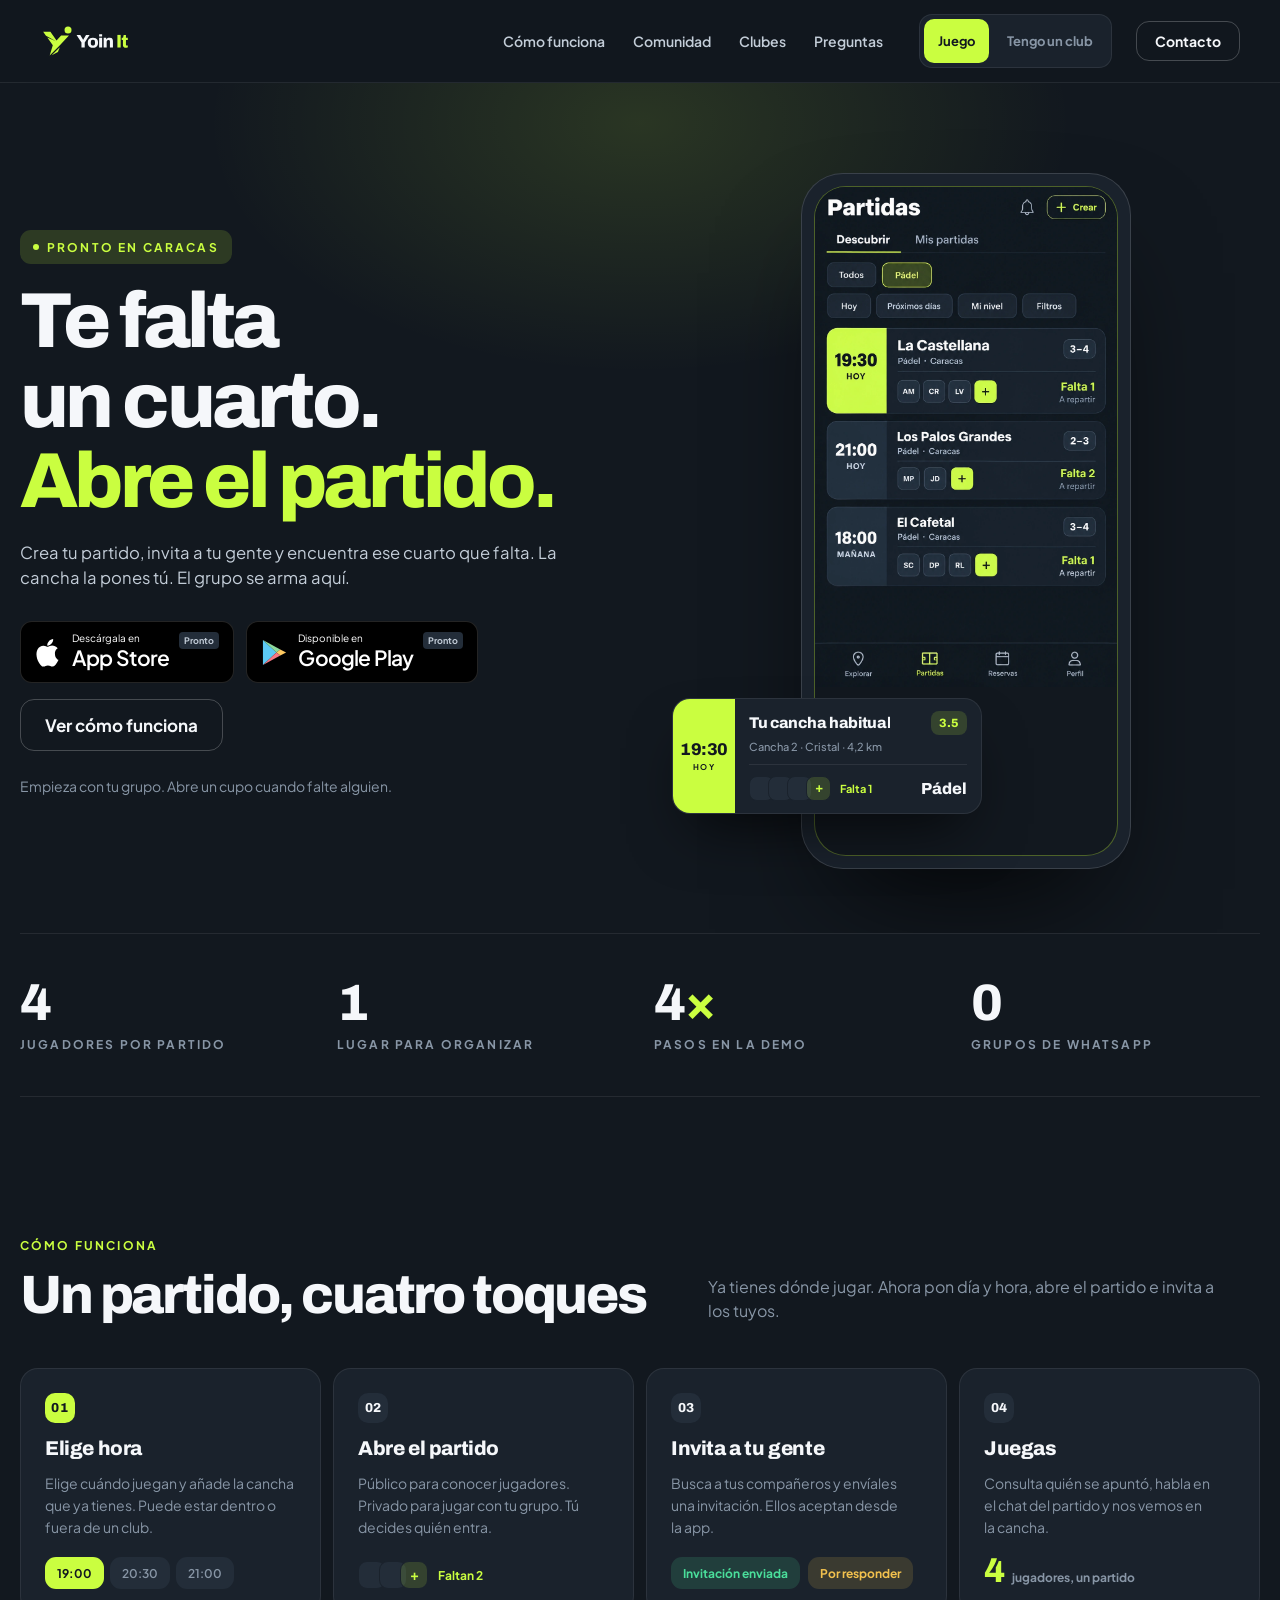
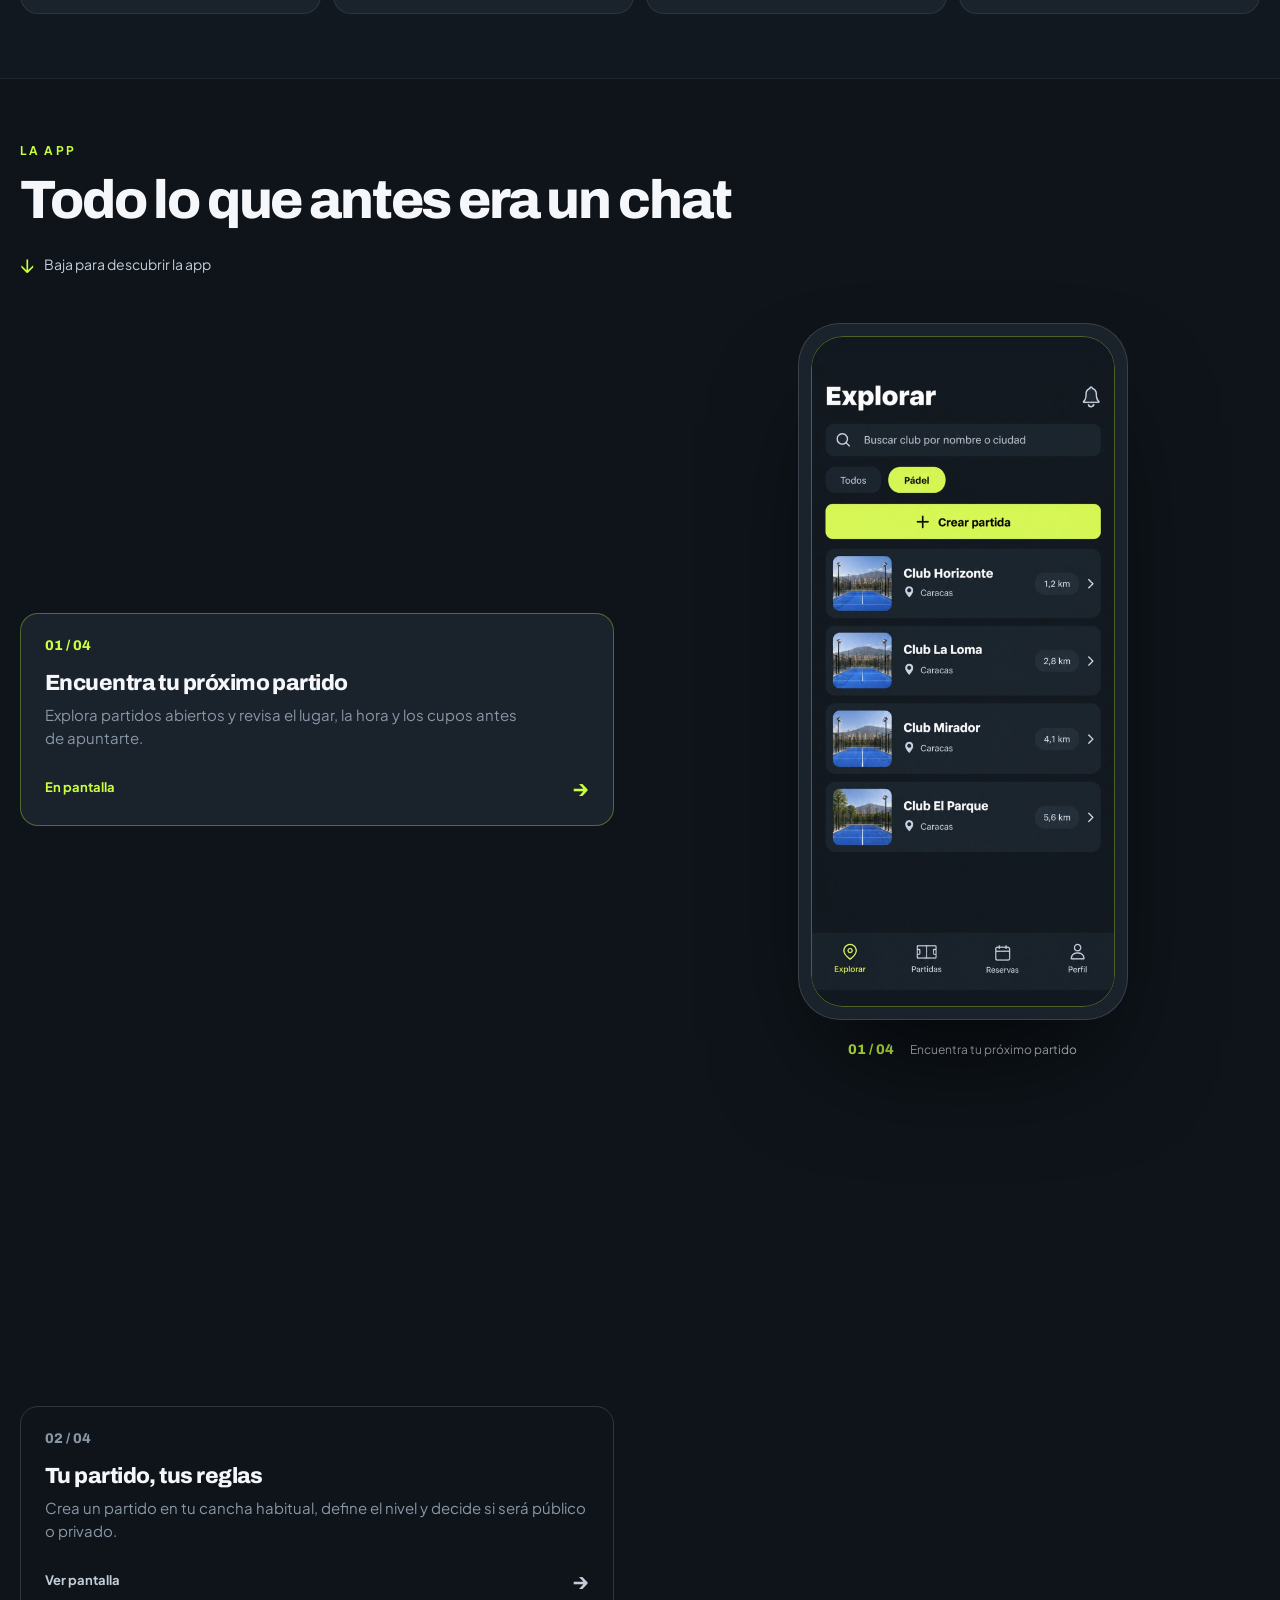
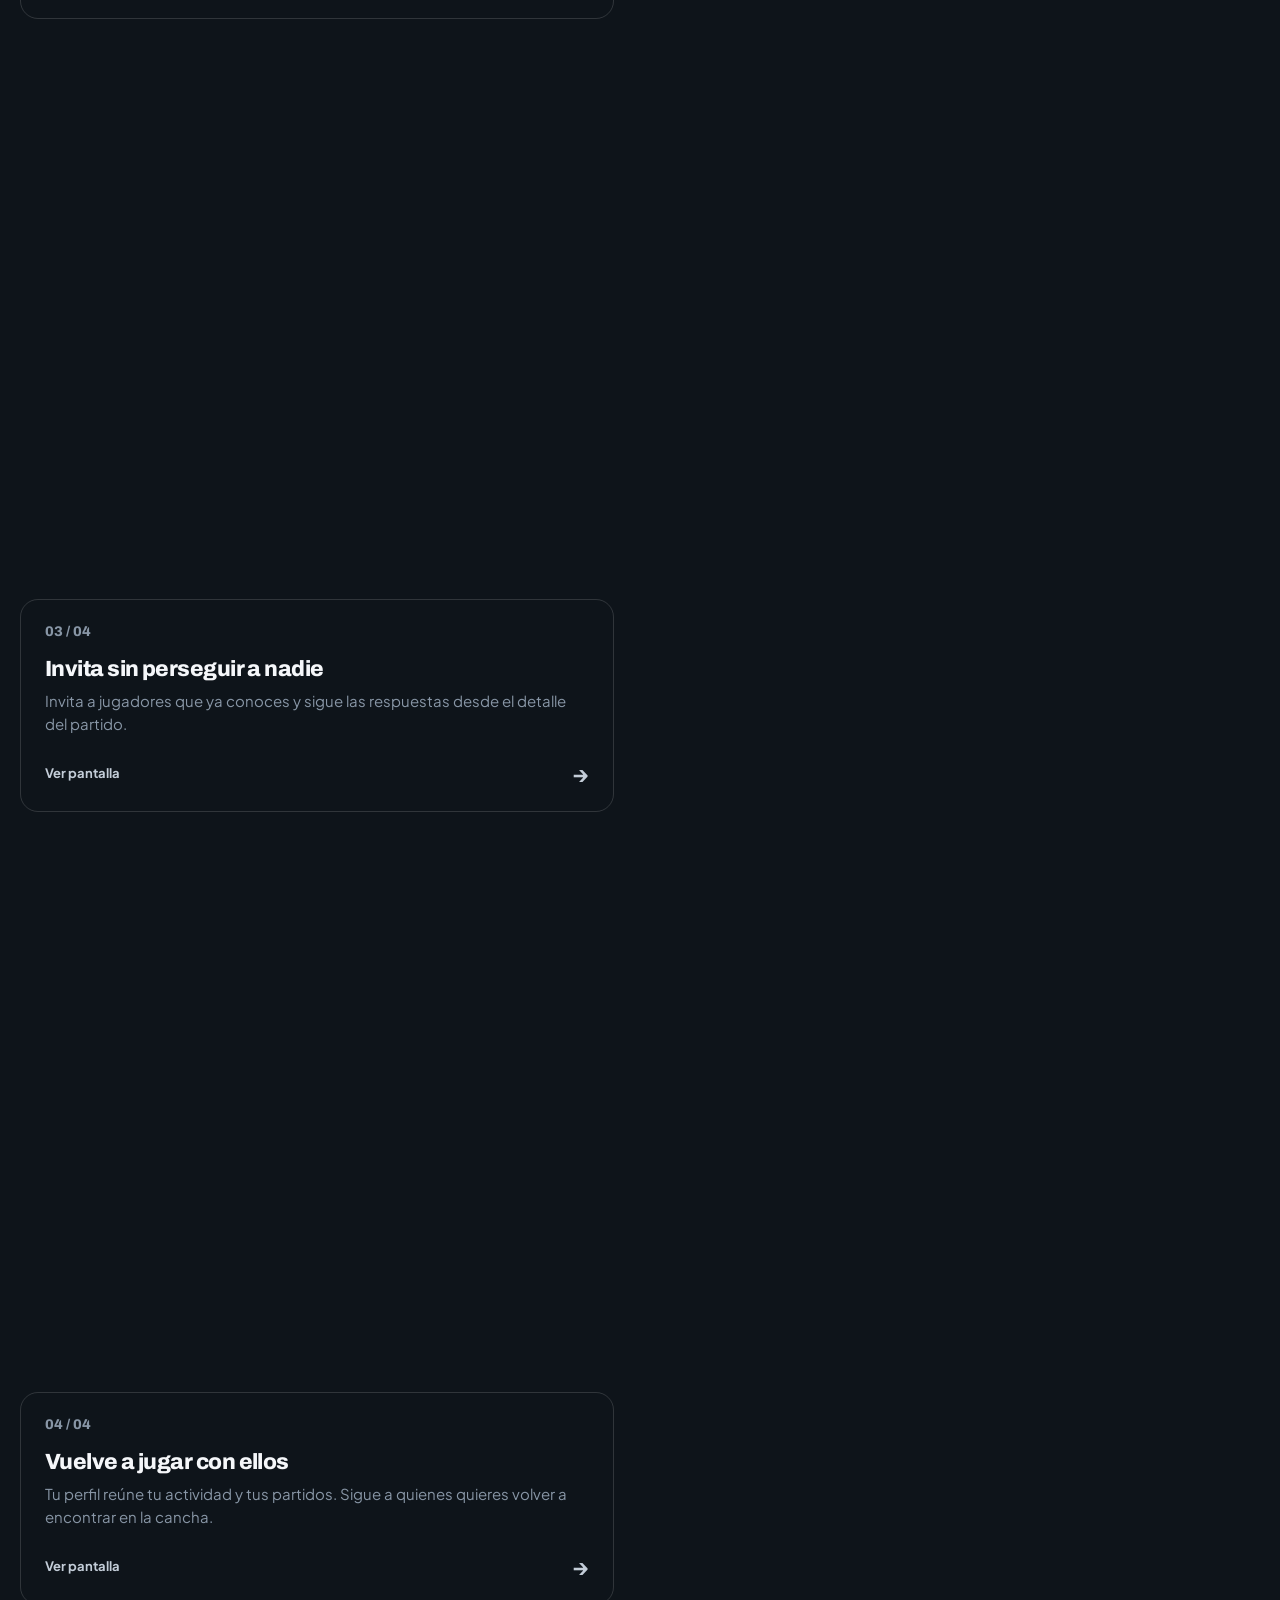
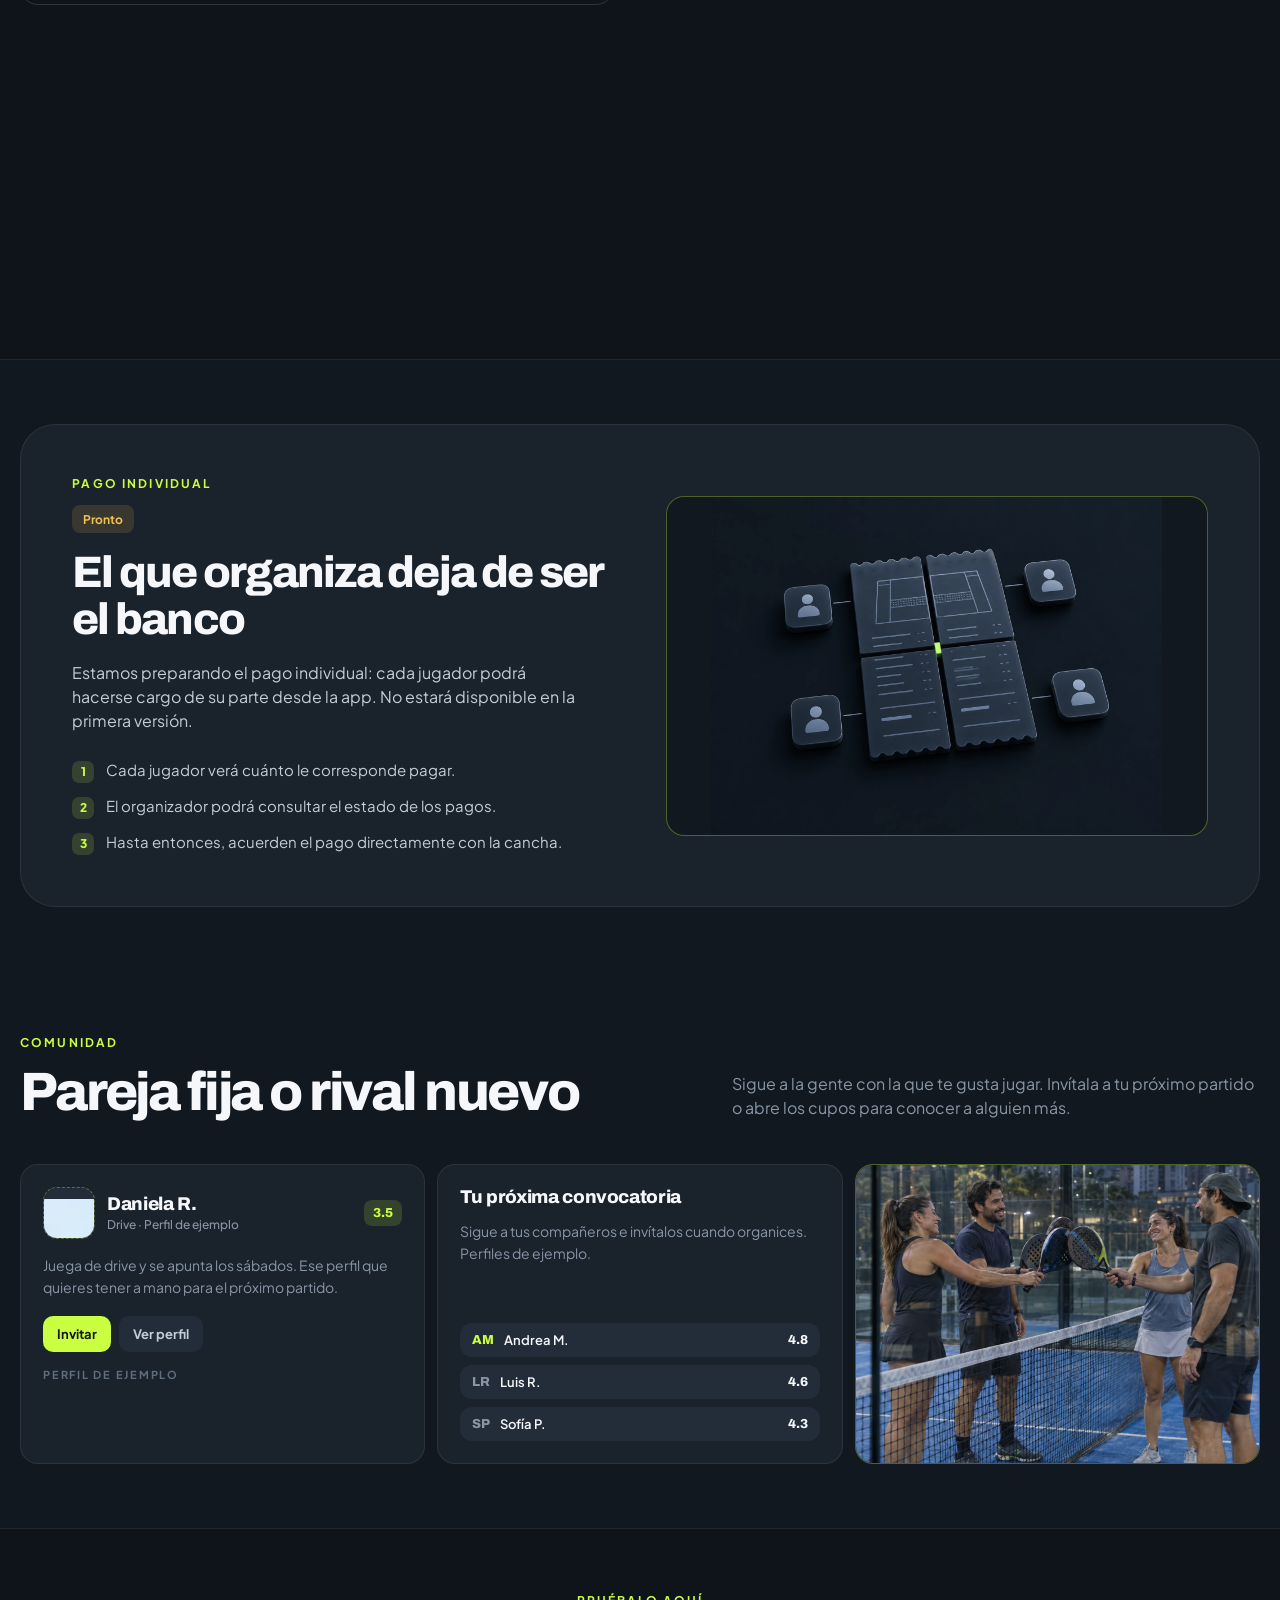
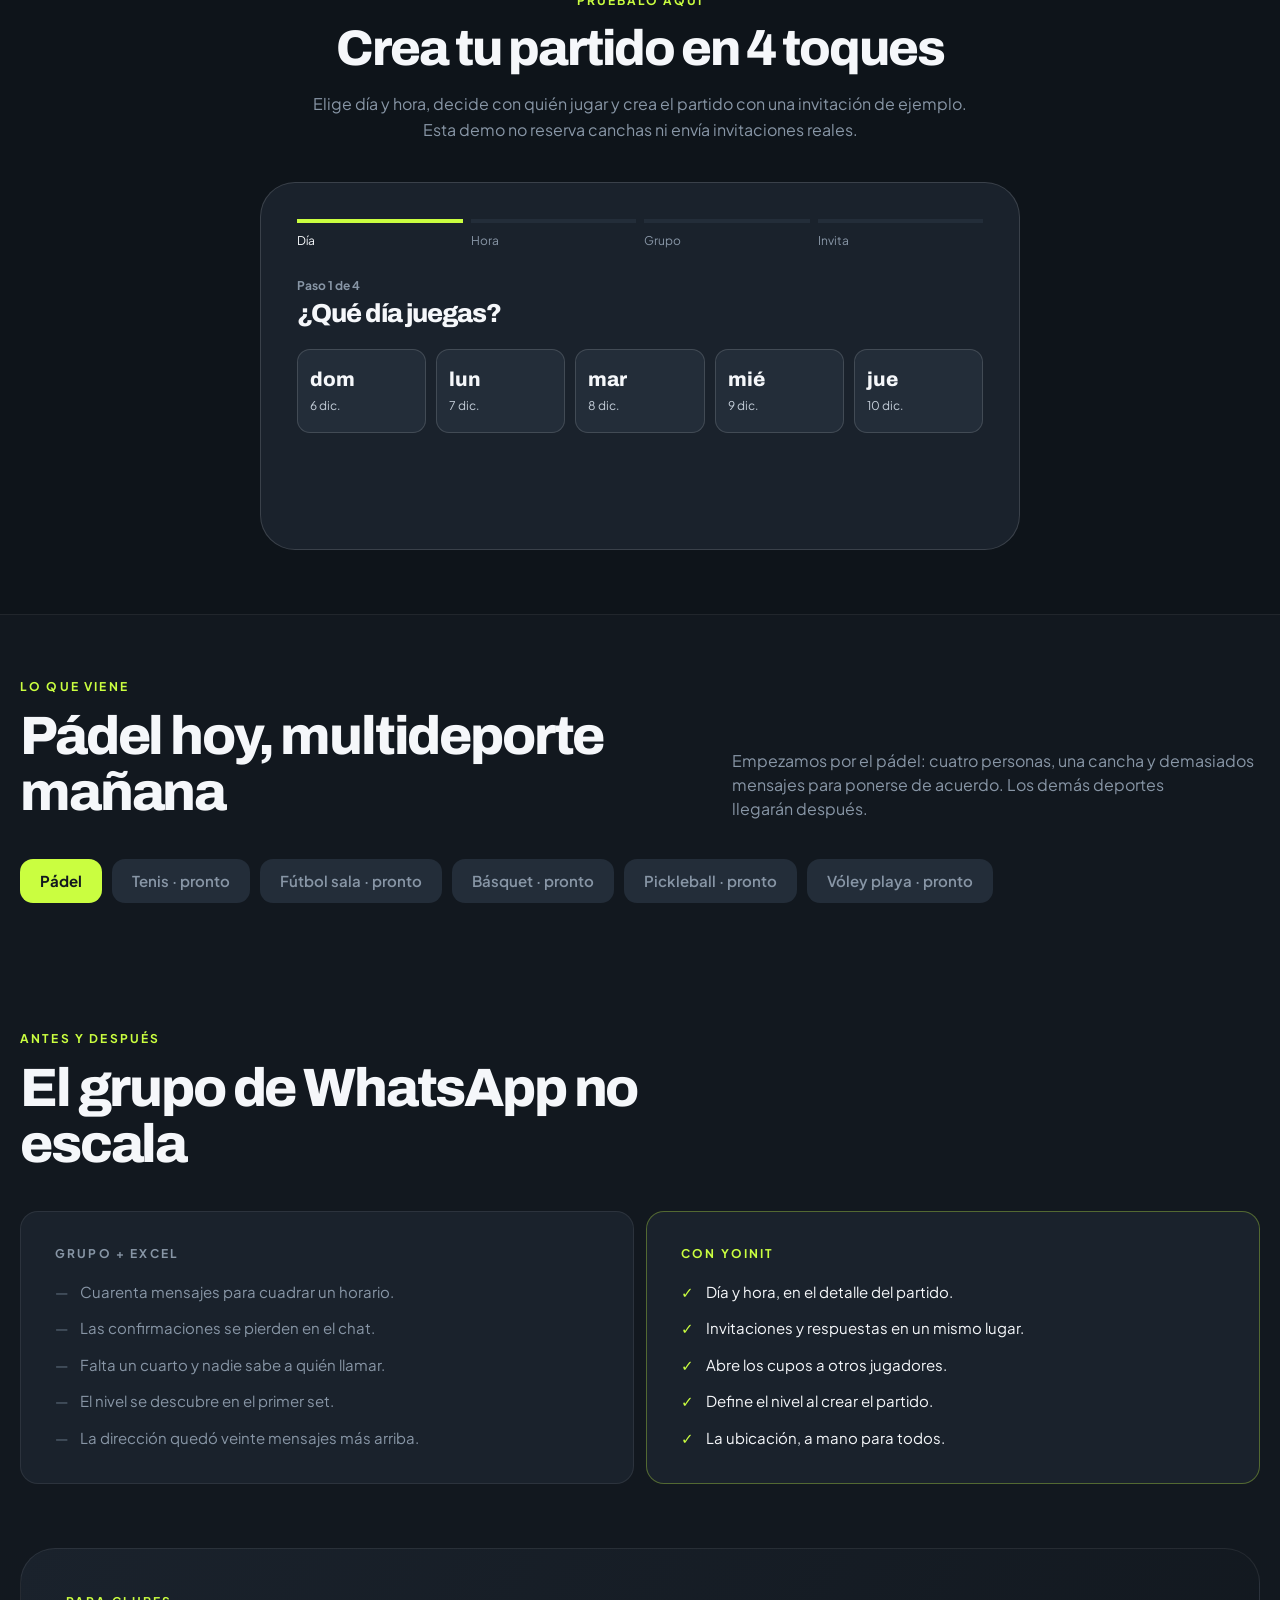
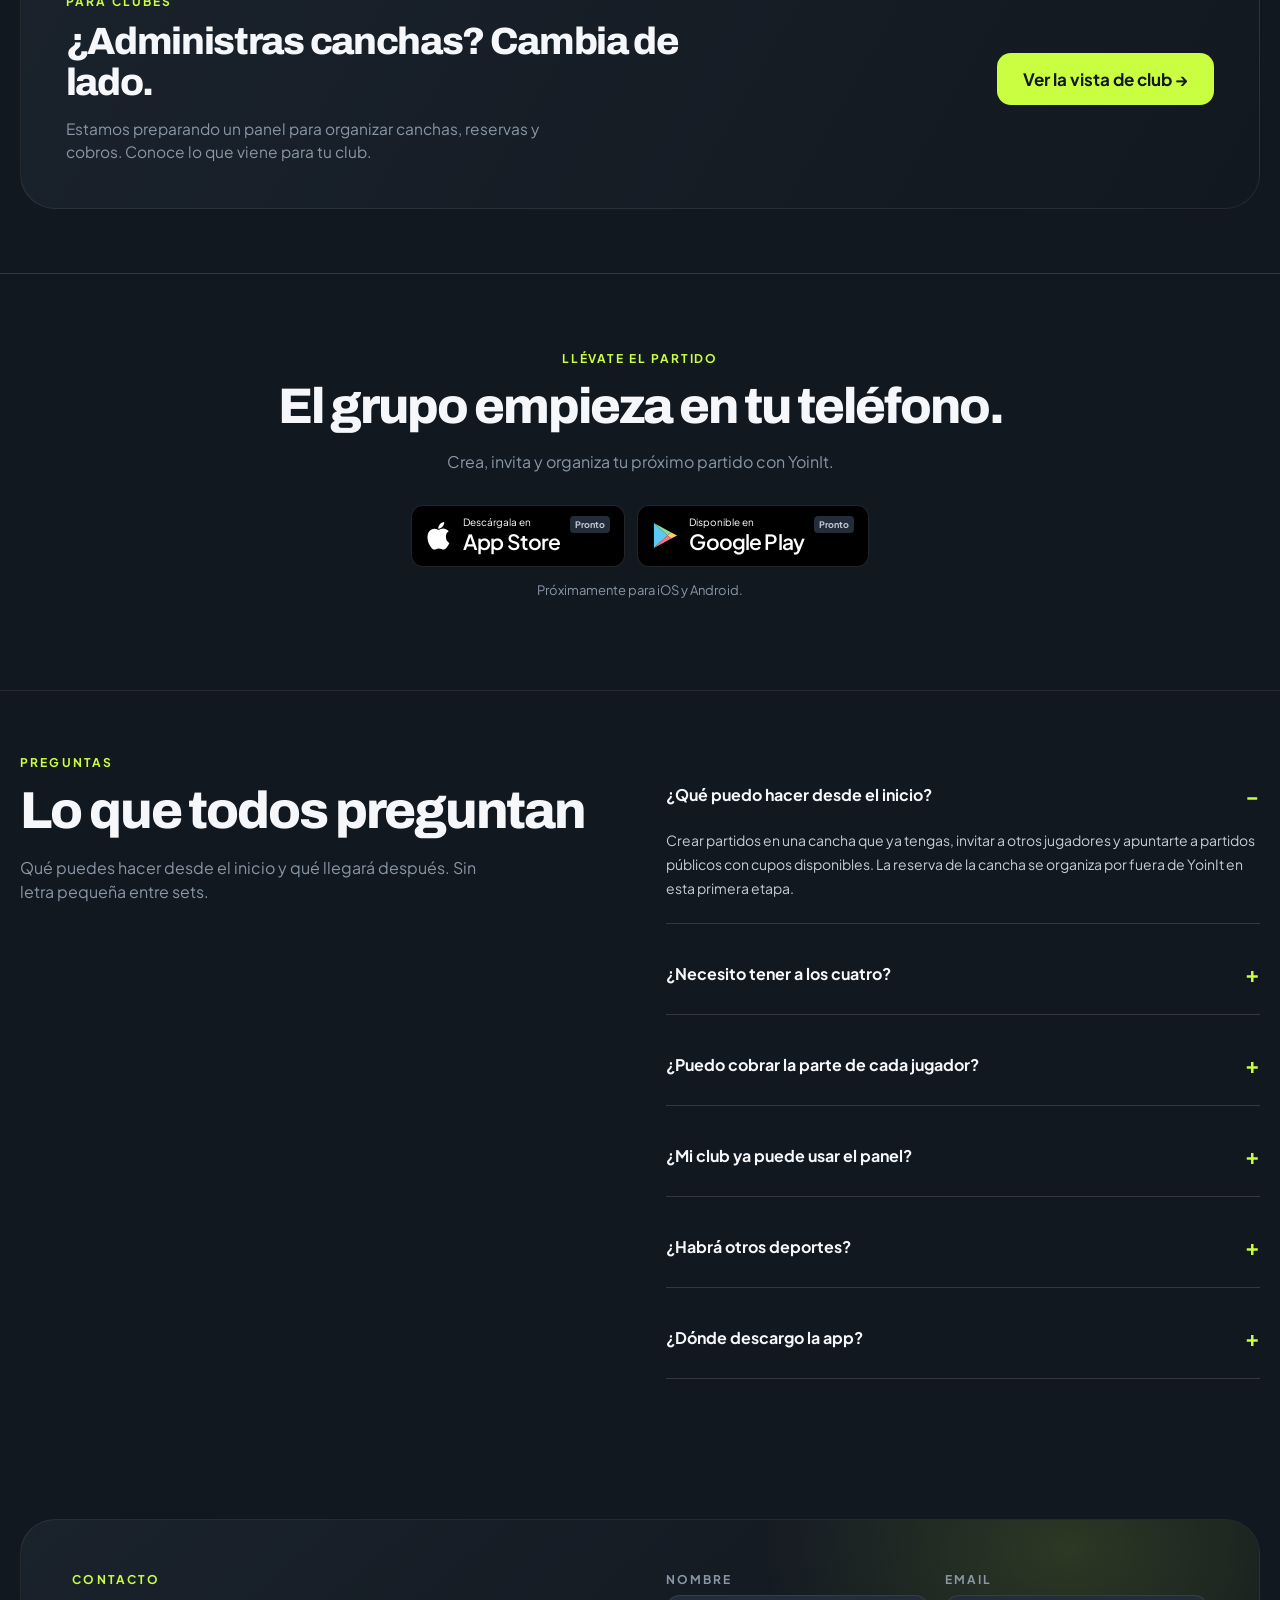
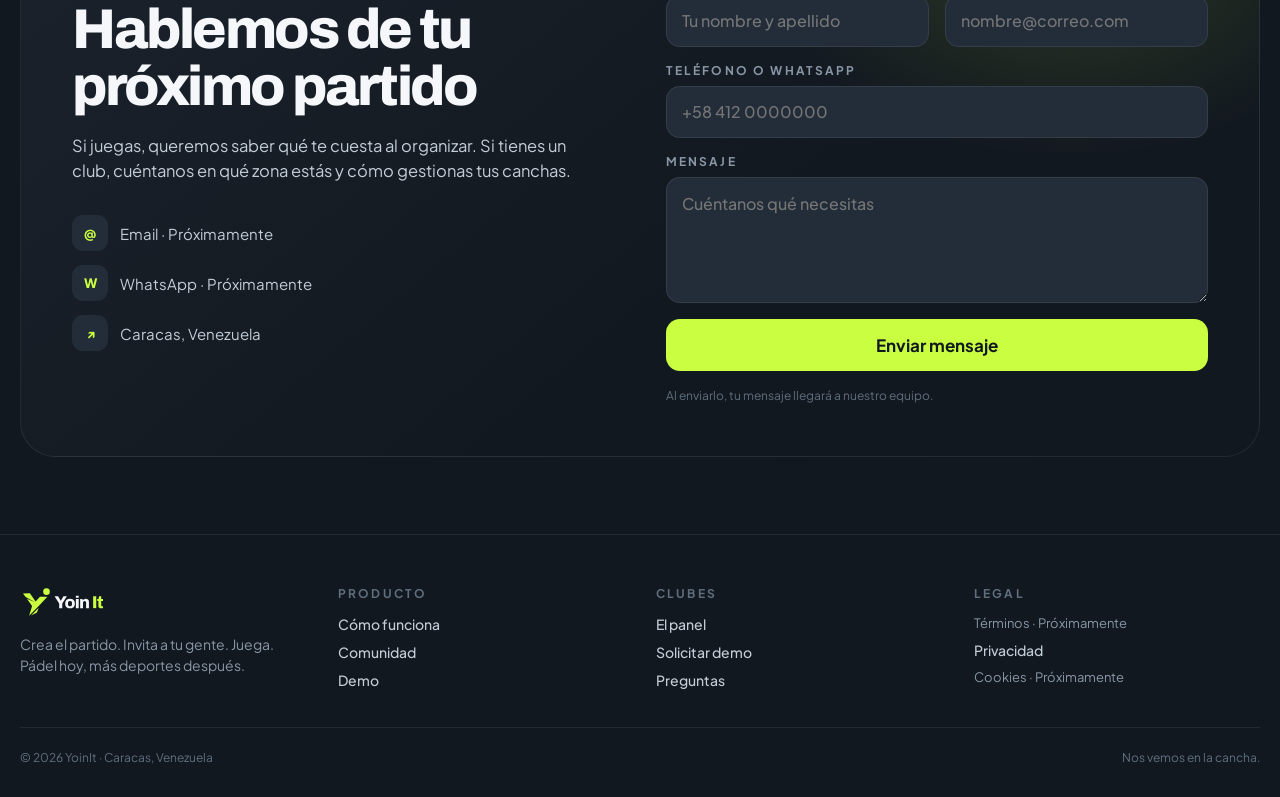
==== index.html @ 1ffe7841 "Publica el sitio estático de YoinIt para desplegarlo solo en Cloudflare. Co-authored-by: Cursor <cur" ====
<!DOCTYPE html>
<html lang="es-VE"><head>
<meta charset="utf-8">
<meta name="viewport" content="width=device-width, initial-scale=1">
<meta name="robots" content="noindex, nofollow">
<link rel="icon" href="./assets/brand/yoinit-logo-kit-v1/favicon/favicon.svg" type="image/svg+xml">
<link rel="alternate icon" href="./assets/brand/yoinit-logo-kit-v1/favicon/favicon.ico" sizes="any">
<link rel="apple-touch-icon" href="./assets/brand/yoinit-logo-kit-v1/favicon/apple-touch-icon.png">

<title>YoinIt — Crea tu partido. Invita a tu gente.</title><link rel="preconnect" href="https://fonts.googleapis.com"><link rel="preconnect" href="https://fonts.gstatic.com" crossorigin=""><link href="https://fonts.googleapis.com/css2?family=Archivo:wght@400;500;700;800&amp;family=Plus+Jakarta+Sans:wght@400;500;600;700;800&amp;display=swap" rel="stylesheet"><meta name="description" content="Crea partidos de pádel en tu cancha, invita a tus compañeros y encuentra con quién jugar. Conoce YoinIt y prueba la demo interactiva."><link rel="stylesheet" href="./assets/css/styles.css"></head>
<body><a href="#contenido" class="skip-link">Saltar al contenido</a>



<div class="layout-001">

<header class="layout-002">
  <div class="layout-003">
    <a href="#top" class="layout-004" aria-label="YoinIt, inicio">
      <img class="brand-logo brand-logo-header" src="./assets/brand/yoinit-logo-kit-v1/svg/yoinit-horizontal-color-fondo-oscuro.svg" alt="YoinIt">
    </a>

    <nav class="layout-007">
      <a href="#como-funciona" class="yo-navlink layout-008">Cómo funciona</a>
      <a href="#comunidad" class="yo-navlink layout-008">Comunidad</a>
      <a href="#clubes" class="yo-navlink layout-008">Clubes</a>
      <a href="#faq" class="yo-navlink layout-008">Preguntas</a>
    </nav>

    <div role="tablist" aria-label="Elige tu perfil" class="layout-009">
      <button type="button" data-yo-tab="player" data-mode="player" id="tab-player" role="tab" aria-controls="player" aria-selected="true" tabindex="0" class="layout-010">Juego</button>
      <button type="button" data-yo-tab="club" data-mode="club" id="tab-club" role="tab" aria-controls="club" aria-selected="false" tabindex="-1" class="layout-011">Tengo un club</button>
    </div>

    <a href="#contacto" class="yo-navcta layout-012">Contacto</a>
  </div>
</header><main id="contenido">

<!-- ============================ JUGADOR ============================ -->
<div id="player" data-view="player" role="tabpanel" aria-labelledby="tab-player">
<div id="top">

  <section class="layout-013">
    <div class="layout-014"></div>
    <div class="layout-015">

      <div class="yo-reveal">
        <span class="layout-016">
          <span class="layout-017"></span>Pronto en Caracas
        </span>
        <h1 class="layout-018">
          Te falta<br>un cuarto.
          <span class="layout-019">Abre el partido.</span>
        </h1>
        <p class="layout-020">
          Crea tu partido, invita a tu gente y encuentra ese cuarto que falta. La cancha la pones tú. El grupo se arma aquí.
        </p>

        <div class="store-buttons"><a class="store-badge" data-store="ios" role="link" aria-disabled="true" aria-label="Descargar en App Store, próximamente"><svg viewBox="0 0 24 28" aria-hidden="true"><path fill="currentColor" d="M17.8 14.8c0-3 2.4-4.5 2.5-4.6-1.4-2.1-3.6-2.4-4.4-2.4-1.9-.2-3.6 1.1-4.5 1.1s-2.4-1.1-4-1c-2.1 0-4.1 1.2-5.2 3.1-2.2 3.8-.6 9.5 1.5 12.6 1 1.5 2.2 3.2 3.8 3.1 1.5 0 2.1-1 4-1s2.5 1 4.1 1c1.7 0 2.7-1.5 3.7-3 .9-1.2 1.5-2.5 1.7-3.1-.1 0-3.2-1.2-3.2-5.8zM14.8 5.9c.9-1.1 1.6-2.6 1.4-4.1-1.3.1-2.9.9-3.8 2-1 1.1-1.7 2.6-1.5 4 1.5.1 3-.8 3.9-1.9z"></path></svg><span><small>Descárgala en</small><strong>App Store</strong></span><span class="store-pending">Pronto</span></a><a class="store-badge" data-store="android" role="link" aria-disabled="true" aria-label="Descargar en Google Play, próximamente"><svg viewBox="0 0 28 30" aria-hidden="true"><path fill="#5BC9F4" d="M2 2 16 15 2 28z"></path><path fill="#8DD99C" d="m2 2 18 10-4 3z"></path><path fill="#FFCA62" d="m20 12 6 3-6 3-4-3z"></path><path fill="#F77784" d="m2 28 14-13 4 3z"></path></svg><span><small>Disponible en</small><strong>Google Play</strong></span><span class="store-pending">Pronto</span></a></div><div class="hero-actions layout-021">
          
          <a href="#demo" class="yo-btn-secondary layout-022">Ver cómo funciona</a>
        </div>

        <p class="hero-note">Empieza con tu grupo. Abre un cupo cuando falte alguien.</p>
      </div>

      <div class="yo-reveal layout-023">
        <div data-yo-float="" class="layout-024">
          <div data-image="01" class="media-slot layout-025">
            <span class="layout-026">Tu próximo partido</span>
            <p class="layout-027">Día, hora y un cupo para ti.</p>
          <small class="media-pending">Imagen en preparación</small></div>
        </div>

        <!-- MatchCard flotante, §4.5 -->
        <div class="layout-028">
          <div class="layout-029">
            <span class="layout-030">19:30</span>
            <span class="layout-031">HOY</span>
          </div>
          <div class="layout-032">
            <div class="layout-033">
              <span class="layout-034">Tu cancha habitual</span>
              <span class="layout-035">3.5</span>
            </div>
            <p class="layout-036">Cancha 2 · Cristal · 4,2 km</p>
            <div class="layout-037"></div>
            <div class="layout-038">
              <div class="layout-039">
                <div class="layout-040"></div>
                <div class="layout-041"></div>
                <div class="layout-041"></div>
                <div class="layout-042">+</div>
              </div>
              <span class="layout-043">Falta 1</span>
              <span class="layout-044">Pádel</span>
            </div>
          </div>
        </div>
      </div>
    </div>
  </section>

  <!-- Números -->
  <section class="yo-reveal layout-045">
    <div class="layout-046">
      <div>
        <p class="layout-047"><span>4</span></p>
        <p class="layout-048">Jugadores por partido</p>
      </div>
      <div>
        <p class="layout-047"><span>1</span></p>
        <p class="layout-048">Lugar para organizar</p>
      </div>
      <div>
        <p class="layout-047"><span>4</span><span class="layout-049">×</span></p>
        <p class="layout-048">Pasos en la demo</p>
      </div>
      <div>
        <p class="layout-047"><span>0</span></p>
        <p class="layout-048">Grupos de WhatsApp</p>
      </div>
    </div>
  </section>

  <!-- Cómo funciona -->
  <section id="como-funciona" class="layout-050">
    <div class="layout-051">
      <div class="yo-reveal layout-052">
        <div class="layout-053">
          <p class="layout-054">Cómo funciona</p>
          <h2 class="layout-055">Un partido, cuatro toques</h2>
        </div>
        <p class="layout-056">Ya tienes dónde jugar. Ahora pon día y hora, abre el partido e invita a los tuyos.</p>
      </div>

      <div class="layout-057">
        <div class="yo-reveal layout-058">
          <span class="layout-059">01</span>
          <h3 class="layout-060">Elige hora</h3>
          <p class="layout-061">Elige cuándo juegan y añade la cancha que ya tienes. Puede estar dentro o fuera de un club.</p>
          <div class="layout-062">
            <span class="layout-063">19:00</span>
            <span class="layout-064">20:30</span>
            <span class="layout-064">21:00</span>
          </div>
        </div>

        <div class="yo-reveal layout-058">
          <span class="layout-065">02</span>
          <h3 class="layout-060">Abre el partido</h3>
          <p class="layout-061">Público para conocer jugadores. Privado para jugar con tu grupo. Tú decides quién entra.</p>
          <div class="layout-066">
            <div class="layout-067">
              <div class="layout-068"></div>
              <div class="layout-069"></div>
              <div class="layout-070">+</div>
            </div>
            <span class="layout-071">Faltan 2</span>
          </div>
        </div>

        <div class="yo-reveal layout-058">
          <span class="layout-065">03</span>
          <h3 class="layout-060">Invita a tu gente</h3>
          <p class="layout-061">Busca a tus compañeros y envíales una invitación. Ellos aceptan desde la app.</p>
          <div class="layout-072">
            <span class="layout-073">Invitación enviada</span>
            <span class="layout-074">Por responder</span>
          </div>
        </div>

        <div class="yo-reveal layout-058">
          <span class="layout-065">04</span>
          <h3 class="layout-060">Juegas</h3>
          <p class="layout-061">Consulta quién se apuntó, habla en el chat del partido y nos vemos en la cancha.</p>
          <div class="layout-075">
            <span class="layout-076">4</span>
            <span class="layout-077">jugadores, un partido</span>
          </div>
        </div>
      </div>
    </div>
  </section>

  <!-- Mockups scroll-driven -->
  <section id="app" class="layout-078">
    <div class="layout-051">
      <div class="yo-reveal layout-079">
        <p class="layout-054">La app</p>
        <h2 class="layout-080">Todo lo que antes era un chat</h2>
        <p class="feature-scroll-hint"><span aria-hidden="true">↓</span> Baja para descubrir la app</p>
      </div>

      <div class="layout-081 feature-story">
        <div data-yo-phone-col="" class="layout-082">
          <div class="layout-083 feature-phone">
            <div class="layout-084" data-feature-screens>
              <div data-yo-screen="0" data-image="02" class="media-slot layout-085">
                <span class="layout-026">Explora partidos</span>
                <p class="layout-027">Encuentra con quién jugar.</p>
              <small class="media-pending">Imagen en preparación</small></div>
              <div data-yo-screen="1" data-image="03" class="media-slot layout-086">
                <span class="layout-026">Crea tu partido</span>
                <p class="layout-027">Tu cancha. Tu horario. Tu grupo.</p>
              <small class="media-pending">Imagen en preparación</small></div>
              <div data-yo-screen="2" data-image="04" class="media-slot layout-086">
                <span class="layout-026">Invita a tu gente</span>
                <p class="layout-027">El próximo partido empieza con una invitación.</p>
              <small class="media-pending">Imagen en preparación</small></div>
              <div data-yo-screen="3" data-image="05" class="media-slot layout-086">
                <span class="layout-026">Tu perfil de jugador</span>
                <p class="layout-027">Para volver a encontrarse en la cancha.</p>
              <small class="media-pending">Imagen en preparación</small></div>
            </div>
          </div>
          <p class="feature-position"><span data-feature-position>01 / 04</span><span data-feature-caption>Encuentra tu próximo partido</span></p>
        </div>

        <div class="layout-087 feature-list">
          <div data-yo-feat="0" class="layout-088">
            <h3 class="layout-089">Encuentra tu próximo partido</h3>
            <p class="layout-090">Explora partidos abiertos y revisa el lugar, la hora y los cupos antes de apuntarte.</p>
          </div>
          <div data-yo-feat="1" class="layout-091">
            <h3 class="layout-089">Tu partido, tus reglas</h3>
            <p class="layout-090">Crea un partido en tu cancha habitual, define el nivel y decide si será público o privado.</p>
          </div>
          <div data-yo-feat="2" class="layout-091">
            <h3 class="layout-089">Invita sin perseguir a nadie</h3>
            <p class="layout-090">Invita a jugadores que ya conoces y sigue las respuestas desde el detalle del partido.</p>
          </div>
          <div data-yo-feat="3" class="layout-091">
            <h3 class="layout-089">Vuelve a jugar con ellos</h3>
            <p class="layout-090">Tu perfil reúne tu actividad y tus partidos. Sigue a quienes quieres volver a encontrar en la cancha.</p>
          </div>
        </div>
      </div>
    </div>
  </section>

  <!-- Pago individual, bloque dedicado -->
  <section id="pagos" class="layout-050">
    <div class="yo-reveal layout-092">
      <div>
        <p class="layout-054">Pago individual</p>
        <span class="soon-badge">Pronto</span><h2 class="layout-093">El que organiza deja de ser el banco</h2>
        <p class="layout-094">Estamos preparando el pago individual: cada jugador podrá hacerse cargo de su parte desde la app. No estará disponible en la primera versión.</p>
        <ul class="layout-095">
          <li class="layout-096"><span class="layout-097">1</span><span class="layout-098">Cada jugador verá cuánto le corresponde pagar.</span></li>
          <li class="layout-096"><span class="layout-097">2</span><span class="layout-098">El organizador podrá consultar el estado de los pagos.</span></li>
          <li class="layout-096"><span class="layout-097">3</span><span class="layout-098">Hasta entonces, acuerden el pago directamente con la cancha.</span></li>
        </ul>
      </div>
      <div data-image="06" class="media-slot layout-099">
        <span class="layout-100">Cada uno, su parte</span>
        <p class="layout-101">Pago individual · Próximamente.</p>
      <small class="media-pending">Imagen en preparación</small></div>
    </div>
  </section>

  <!-- Comunidad -->
  <section id="comunidad" class="layout-050">
    <div class="layout-051">
      <div class="yo-reveal layout-102">
        <div class="layout-103">
          <p class="layout-054">Comunidad</p>
          <h2 class="layout-104">Pareja fija o rival nuevo</h2>
        </div>
        <p class="layout-105">Sigue a la gente con la que te gusta jugar. Invítala a tu próximo partido o abre los cupos para conocer a alguien más.</p>
      </div>

      <div class="layout-106">
        <div class="yo-reveal layout-107">
          <div class="layout-108">
            <div data-image="07" class="layout-109">DR</div>
            <div class="layout-110">
              <p class="layout-111">Daniela R.</p>
              <p class="layout-112">Drive · Perfil de ejemplo</p>
            </div>
            <span class="layout-113">3.5</span>
          </div>
          <p class="layout-114">Juega de drive y se apunta los sábados. Ese perfil que quieres tener a mano para el próximo partido.</p>
          <div class="layout-115">
            <span class="layout-116">Invitar</span>
            <span class="layout-117">Ver perfil</span>
          </div>
          <p class="layout-118">Perfil de ejemplo</p>
        </div>

        <div class="yo-reveal layout-119">
          <h3 class="layout-111">Tu próxima convocatoria</h3>
          <p class="layout-061">Sigue a tus compañeros e invítalos cuando organices. Perfiles de ejemplo.</p>
          <div class="layout-120">
            <div class="layout-121"><span class="layout-122">AM</span><span class="layout-123">Andrea M.</span><span class="layout-124">4.8</span></div>
            <div class="layout-121"><span class="layout-125">LR</span><span class="layout-123">Luis R.</span><span class="layout-124">4.6</span></div>
            <div class="layout-121"><span class="layout-125">SP</span><span class="layout-123">Sofía P.</span><span class="layout-124">4.3</span></div>
          </div>
        </div>

        <div class="yo-reveal media-slot layout-126" data-image="08">
          <span class="layout-100">Nos vemos en la cancha</span>
          <p class="layout-101">Cuatro jugadores. Un mismo plan.</p>
        <small class="media-pending">Imagen en preparación</small></div>
      </div>
    </div>
  </section>

  <!-- Demo interactiva -->
  <section id="demo" class="layout-078"><div class="page-width"><div class="section-intro"><p class="eyebrow">Pruébalo aquí</p><h2>Crea tu partido en 4 toques</h2><p>Elige día y hora, decide con quién jugar y crea el partido con una invitación de ejemplo. Esta demo no reserva canchas ni envía invitaciones reales.</p></div>
    <div class="match-demo"><ol class="demo-progress" aria-label="Pasos para crear el partido"><li data-progress="1" aria-current="step">Día</li><li data-progress="2">Hora</li><li data-progress="3">Grupo</li><li data-progress="4">Invita</li></ol><div id="demo-content"><noscript>Activa JavaScript para probar cómo crear un partido e invitar a tus compañeros.</noscript></div><p id="demo-status" role="status" class="sr-only"></p></div></div></section>

  <!-- Multideporte -->
  <section class="layout-050">
    <div class="layout-051">
      <div class="yo-reveal layout-127">
        <div class="layout-103">
          <p class="layout-054">Lo que viene</p>
          <h2 class="layout-104">Pádel hoy, multideporte mañana</h2>
        </div>
        <p class="layout-105">Empezamos por el pádel: cuatro personas, una cancha y demasiados mensajes para ponerse de acuerdo. Los demás deportes llegarán después.</p>
      </div>
      <div class="yo-reveal layout-128">
        <span class="layout-129">Pádel</span>
        <span class="layout-130">Tenis · pronto</span>
        <span class="layout-130">Fútbol sala · pronto</span>
        <span class="layout-130">Básquet · pronto</span>
        <span class="layout-130">Pickleball · pronto</span>
        <span class="layout-130">Vóley playa · pronto</span>
      </div>
    </div>
  </section>

  <!-- Comparativa -->
  <section class="layout-050">
    <div class="layout-051">
      <div class="yo-reveal layout-131">
        <p class="layout-054">Antes y después</p>
        <h2 class="layout-132">El grupo de WhatsApp no escala</h2>
      </div>
      <div class="yo-reveal layout-133">
        <div class="layout-134">
          <p class="layout-135">Grupo + Excel</p>
          <ul class="layout-136">
            <li class="layout-137"><span class="layout-138">—</span>Cuarenta mensajes para cuadrar un horario.</li>
            <li class="layout-137"><span class="layout-138">—</span>Las confirmaciones se pierden en el chat.</li>
            <li class="layout-137"><span class="layout-138">—</span>Falta un cuarto y nadie sabe a quién llamar.</li>
            <li class="layout-137"><span class="layout-138">—</span>El nivel se descubre en el primer set.</li>
            <li class="layout-137"><span class="layout-138">—</span>La dirección quedó veinte mensajes más arriba.</li>
          </ul>
        </div>
        <div class="layout-139">
          <p class="layout-140">Con YoinIt</p>
          <ul class="layout-136">
            <li class="layout-141"><span class="layout-142">✓</span>Día y hora, en el detalle del partido.</li>
            <li class="layout-141"><span class="layout-142">✓</span>Invitaciones y respuestas en un mismo lugar.</li>
            <li class="layout-141"><span class="layout-142">✓</span>Abre los cupos a otros jugadores.</li>
            <li class="layout-141"><span class="layout-142">✓</span>Define el nivel al crear el partido.</li>
            <li class="layout-141"><span class="layout-142">✓</span>La ubicación, a mano para todos.</li>
          </ul>
        </div>
      </div>
    </div>
  </section>

  <!-- Cross-sell a clubes -->
  <section class="yo-reveal layout-143">
    <div class="layout-144">
      <div class="layout-145">
        <p class="layout-146">Para clubes</p>
        <h2 class="layout-147">¿Administras canchas? Cambia de lado.</h2>
        <p class="layout-148">Estamos preparando un panel para organizar canchas, reservas y cobros. Conoce lo que viene para tu club.</p>
      </div>
      <button type="button" data-mode="club" class="layout-149">Ver la vista de club →</button>
    </div>
  </section>
<section id="descargas" class="download-section"><div class="page-width"><p class="eyebrow">Llévate el partido</p><h2>El grupo empieza en tu teléfono.</h2><p>Crea, invita y organiza tu próximo partido con YoinIt.</p><div class="store-buttons"><a class="store-badge" data-store="ios" role="link" aria-disabled="true" aria-label="Descargar en App Store, próximamente"><svg viewBox="0 0 24 28" aria-hidden="true"><path fill="currentColor" d="M17.8 14.8c0-3 2.4-4.5 2.5-4.6-1.4-2.1-3.6-2.4-4.4-2.4-1.9-.2-3.6 1.1-4.5 1.1s-2.4-1.1-4-1c-2.1 0-4.1 1.2-5.2 3.1-2.2 3.8-.6 9.5 1.5 12.6 1 1.5 2.2 3.2 3.8 3.1 1.5 0 2.1-1 4-1s2.5 1 4.1 1c1.7 0 2.7-1.5 3.7-3 .9-1.2 1.5-2.5 1.7-3.1-.1 0-3.2-1.2-3.2-5.8zM14.8 5.9c.9-1.1 1.6-2.6 1.4-4.1-1.3.1-2.9.9-3.8 2-1 1.1-1.7 2.6-1.5 4 1.5.1 3-.8 3.9-1.9z"></path></svg><span><small>Descárgala en</small><strong>App Store</strong></span><span class="store-pending">Pronto</span></a><a class="store-badge" data-store="android" role="link" aria-disabled="true" aria-label="Descargar en Google Play, próximamente"><svg viewBox="0 0 28 30" aria-hidden="true"><path fill="#5BC9F4" d="M2 2 16 15 2 28z"></path><path fill="#8DD99C" d="m2 2 18 10-4 3z"></path><path fill="#FFCA62" d="m20 12 6 3-6 3-4-3z"></path><path fill="#F77784" d="m2 28 14-13 4 3z"></path></svg><span><small>Disponible en</small><strong>Google Play</strong></span><span class="store-pending">Pronto</span></a></div><p class="download-note">Próximamente para iOS y Android.</p></div></section></div>
</div>

<!-- ============================= CLUB ============================= -->
<div id="club" data-view="club" role="tabpanel" aria-labelledby="tab-club" hidden="">
<div id="club-top" class="layout-150">

  <section class="layout-151">
    <div class="layout-152">
      <div class="yo-reveal">
        <span class="layout-153">Para clubes · Pronto</span>
        <h1 class="layout-154">Más juego.<br>Menos gestión.</h1>
        <p class="layout-155">
          Una agenda para tus canchas, las reservas a la vista y menos mensajes sueltos. Estamos preparando la próxima etapa de YoinIt para clubes.
        </p>
        <div class="layout-021">
          <a href="#contacto" class="layout-156">Solicitar demo</a>
          <a href="#clubes" class="layout-157">Ver el panel</a>
        </div>
        <p class="layout-158">Acceso para clubes próximamente. La primera beta está centrada en jugadores y partidos.</p>
      </div>

      <div class="yo-reveal media-slot layout-159" data-image="09">
        <span class="layout-160">Tu club, en un panel</span>
        <p class="layout-161">Agenda y reservas · Próximamente.</p>
      <small class="media-pending">Imagen en preparación</small></div>
    </div>
  </section>

  <!-- Argumentos -->
  <section id="clubes" class="layout-050">
    <div class="layout-051">
      <div class="yo-reveal layout-162">
        <p class="layout-163">Qué resuelve</p>
        <h2 class="layout-164">Cinco dolores, un panel</h2>
      </div>
      <div class="layout-106">
        <div class="yo-reveal layout-165">
          <span class="layout-166">01 · Ocupación</span>
          <h3 class="layout-167">Llena las horas muertas</h3>
          <p class="layout-168">Muestra tus horarios disponibles para que más jugadores sepan cuándo pueden jugar en tu club.</p>
          <div class="layout-169">
            <span class="layout-170">Tu agenda</span>
            <span class="layout-077">en un mismo lugar</span>
          </div>
        </div>
        <div class="yo-reveal layout-171">
          <span class="layout-172">02 · Cobros</span>
          <h3 class="layout-060">Cada cobro, en su sitio</h3>
          <p class="layout-173">Consulta pagos y comprobantes por reserva. Distingue lo confirmado de lo que tu equipo todavía debe revisar.</p>
          <div class="layout-174">
            <span class="layout-175">Pagos confirmados</span>
            <span class="layout-176">Por revisar</span>
          </div>
        </div>
        <div class="yo-reveal layout-171">
          <span class="layout-172">03 · Agenda</span>
          <h3 class="layout-060">Adiós al cuaderno</h3>
          <p class="layout-173">Canchas, horarios y reservas en una sola agenda para todo tu equipo.</p>
          <div class="layout-177">
            <span class="layout-178"></span>
            <span class="layout-179"></span>
            <span class="layout-179"></span>
            <span class="layout-178"></span>
            <span class="layout-179"></span>
            <span class="layout-180"></span>
            <span class="layout-178"></span>
          </div>
        </div>
        <div class="yo-reveal layout-171">
          <span class="layout-172">04 · Datos</span>
          <h3 class="layout-060">Sabes qué hora vende</h3>
          <p class="layout-173">Consulta la ocupación y las reservas para entender qué horarios se llenan y cuáles necesitan un empujón.</p>
          <div class="layout-181">
            <span class="layout-182"></span>
            <span class="layout-183"></span>
            <span class="layout-184"></span>
            <span class="layout-185"></span>
            <span class="layout-186"></span>
            <span class="layout-187"></span>
            <span class="layout-188"></span>
          </div>
        </div>
        <div class="yo-reveal layout-171">
          <span class="layout-172">05 · Demanda</span>
          <h3 class="layout-060">Jugadores nuevos, no los de siempre</h3>
          <p class="layout-173">Acerca tu club a jugadores que buscan dónde organizar su próximo partido.</p>
          <div class="layout-189">
            <div class="layout-190"></div>
            <div class="layout-191"></div>
            <div class="layout-191"></div>
            <div class="layout-192">+9</div>
          </div>
        </div>
      </div>
    </div>
  </section>

  <!-- Panel: dos capturas -->
  <section class="layout-193">
    <div class="layout-051">
      <div class="yo-reveal layout-194">
        <p class="layout-163">El panel</p>
        <h2 class="layout-195">Se abre en el navegador y ya</h2>
        <p class="layout-196">Una vista de lo que estamos preparando: agenda, reservas y seguimiento de pagos desde el navegador.</p>
      </div>
      <div class="layout-133">
        <div class="yo-reveal media-slot layout-197" data-image="10">
          <span class="layout-160">Los pagos, a la vista</span>
          <p class="layout-161">Seguimiento de cobros · Próximamente.</p>
        <small class="media-pending">Imagen en preparación</small></div>
        <div class="yo-reveal media-slot layout-197" data-image="11">
          <span class="layout-160">El club va contigo</span>
          <p class="layout-161">El panel desde tu móvil · Próximamente.</p>
        <small class="media-pending">Imagen en preparación</small></div>
      </div>
    </div>
  </section>

  <!-- Cómo empezar -->
  <section class="layout-050">
    <div class="layout-051">
      <div class="yo-reveal layout-198">
        <p class="layout-163">Cómo empezar</p>
        <h2 class="layout-195">Así pondremos tu club en juego</h2>
      </div>
      <div class="layout-057">
        <div class="yo-reveal layout-199">
          <span class="layout-200">01</span>
          <h3 class="layout-201">Conocemos tu club</h3>
          <p class="layout-173">Cuéntanos dónde estás, cuántas canchas tienes y cómo gestionas las reservas hoy.</p>
        </div>
        <div class="yo-reveal layout-199">
          <span class="layout-202">02</span>
          <h3 class="layout-201">Preparamos tu espacio</h3>
          <p class="layout-173">Revisamos contigo la información de tus canchas, horarios y tarifas.</p>
        </div>
        <div class="yo-reveal layout-199">
          <span class="layout-202">03</span>
          <h3 class="layout-201">Abres a la comunidad</h3>
          <p class="layout-173">Cuando el servicio esté disponible, acordaremos contigo la puesta en marcha.</p>
        </div>
      </div>
    </div>
  </section>

  <!-- Comparativa club -->
  <section class="layout-050">
    <div class="yo-reveal layout-203">
      <div class="layout-204">
        <p class="layout-205">Cuaderno, Excel y WhatsApp</p>
        <ul class="layout-136">
          <li class="layout-206"><span class="layout-207">—</span>Reservas repartidas entre llamadas y mensajes.</li>
          <li class="layout-206"><span class="layout-207">—</span>Comprobantes sueltos en distintas conversaciones.</li>
          <li class="layout-206"><span class="layout-207">—</span>Revisar la actividad del día lleva toda la tarde.</li>
          <li class="layout-206"><span class="layout-207">—</span>Horas libres que tus jugadores no conocen.</li>
        </ul>
      </div>
      <div class="layout-208">
        <p class="layout-140">Con YoinIt</p>
        <ul class="layout-136">
          <li class="layout-209"><span class="layout-210">✓</span>Una agenda compartida para organizar las reservas.</li>
          <li class="layout-209"><span class="layout-210">✓</span>Pagos y comprobantes asociados a cada reserva.</li>
          <li class="layout-209"><span class="layout-210">✓</span>La actividad de tus canchas, en un mismo panel.</li>
          <li class="layout-209"><span class="layout-210">✓</span>Más visibilidad para tus horarios disponibles.</li>
        </ul>
      </div>
    </div>
  </section>

  <!-- Clubes fundadores -->
  <section class="founders"><div class="page-width"><p class="eyebrow">Para los que abren la cancha</p><h2>Estamos preparando el equipo de clubes.</h2><p>Queremos conocer cómo organizas tus reservas y qué necesita tu equipo. Tu experiencia puede ayudarnos a construir esta próxima etapa.</p><a href="#contacto" class="text-link">Quiero saber más</a></div></section>

  <!-- Cross-sell a jugador -->
  <section class="yo-reveal layout-143">
    <div class="layout-211">
      <div class="layout-145">
        <p class="layout-212">Para jugadores</p>
        <h2 class="layout-147">¿Solo quieres jugar el jueves?</h2>
        <p class="layout-213">Crea un partido, invita a tus compañeros o apúntate a uno abierto. El jueves se organiza aquí.</p>
      </div>
      <button type="button" data-mode="player" class="layout-214">Ver la vista de jugador →</button>
    </div>
  </section>
</div>
</div>

<!-- ======================= FAQ · CONTACTO · FOOTER ======================= -->
<section id="faq" class="layout-215">
  <div class="layout-216">
    <div class="yo-reveal">
      <p class="layout-054">Preguntas</p>
      <h2 class="layout-195">Lo que todos preguntan</h2>
      <p class="layout-217">Qué puedes hacer desde el inicio y qué llegará después. Sin letra pequeña entre sets.</p>
    </div>
    <div class="layout-218">
      <details class="faq-item" open=""><summary>¿Qué puedo hacer desde el inicio?</summary><p>Crear partidos en una cancha que ya tengas, invitar a otros jugadores y apuntarte a partidos públicos con cupos disponibles. La reserva de la cancha se organiza por fuera de YoinIt en esta primera etapa.</p></details><details class="faq-item"><summary>¿Necesito tener a los cuatro?</summary><p>No. Puedes abrir un partido a la comunidad para que otros jugadores se apunten, o hacerlo privado e invitar a tu grupo. Una invitación no ocupa una plaza hasta que el jugador la acepta.</p></details><details class="faq-item"><summary>¿Puedo cobrar la parte de cada jugador?</summary><p>El pago individual llegará después del lanzamiento. Por ahora, acuerden el pago directamente entre ustedes y con la cancha.</p></details><details class="faq-item"><summary>¿Mi club ya puede usar el panel?</summary><p>El servicio para clubes es una próxima etapa. Estamos preparando la agenda de canchas, la gestión de reservas y el seguimiento de cobros.</p></details><details class="faq-item"><summary>¿Habrá otros deportes?</summary><p>Empezamos con pádel. Tenis, fútbol y otros deportes están previstos para más adelante; todavía no hay una fecha anunciada.</p></details><details class="faq-item"><summary>¿Dónde descargo la app?</summary><p>Estamos preparando el acceso para iOS y Android. Los botones de descarga se activarán cuando estén disponibles los enlaces.</p></details>
    </div>
  </div>
</section>

<section id="contacto" class="layout-219">
  <div class="layout-220">
    <div class="layout-221"></div>
    <div class="layout-222">

      <div class="yo-reveal">
        <p class="layout-054">Contacto</p>
        <h2 class="layout-223">Hablemos de tu próximo partido</h2>
        <p class="layout-224">Si juegas, queremos saber qué te cuesta al organizar. Si tienes un club, cuéntanos en qué zona estás y cómo gestionas tus canchas.</p>
        <div class="layout-225">
          <div data-contact="email" class="layout-108"><span class="layout-226">@</span><span class="layout-227">Email · Próximamente</span></div>
          <div data-contact="whatsapp" class="layout-108"><span class="layout-226">W</span><span class="layout-227">WhatsApp · Próximamente</span></div>
          <div class="layout-108"><span class="layout-226">↗</span><span class="layout-227">Caracas, Venezuela</span></div>
        </div>
      </div>

      <form class="yo-reveal layout-228" id="contact-form" action="https://formspree.io/f/mjykwgvg" method="POST" accept-charset="UTF-8" aria-describedby="contact-status">
        <input type="hidden" name="_subject" value="Nuevo mensaje desde la landing de YoinIt">
        <div class="layout-229">
          <label class="layout-230">
            <span class="layout-231">Nombre</span>
            <input type="text" name="nombre" placeholder="Tu nombre y apellido" required="" class="yo-input layout-232" autocomplete="name">
          </label>
          <label class="layout-230">
            <span class="layout-231">Email</span>
            <input type="email" name="email" placeholder="nombre@correo.com" required="" class="yo-input layout-232" autocomplete="email">
          </label>
        </div>
        <label class="layout-230">
          <span class="layout-231">Teléfono o WhatsApp</span>
          <input type="tel" name="telefono" placeholder="+58 412 0000000" class="yo-input layout-232" autocomplete="tel">
        </label>
        <label class="layout-230">
          <span class="layout-231">Mensaje</span>
          <textarea name="mensaje" rows="4" placeholder="Cuéntanos qué necesitas" required="" class="yo-input layout-233"></textarea>
        </label>
        <button type="submit" class="layout-234">Enviar mensaje</button>
        <p id="contact-status" role="status" class="layout-235">Al enviarlo, tu mensaje llegará a nuestro equipo.</p>
        
      </form>
    </div>
  </div>
</section>

</main><footer class="layout-236">
  <div class="layout-237">
    <div class="layout-238">
      <div class="layout-038">
        <img class="brand-logo brand-logo-footer" src="./assets/brand/yoinit-logo-kit-v1/svg/yoinit-horizontal-color-fondo-oscuro.svg" alt="YoinIt">
      </div>
      <p class="layout-241">Crea el partido. Invita a tu gente. Juega. Pádel hoy, más deportes después.</p>
    </div>
    <div>
      <p class="layout-242">Producto</p>
      <div class="layout-218"><a href="#como-funciona" class="layout-243">Cómo funciona</a><a href="#comunidad" class="layout-243">Comunidad</a><a href="#demo" class="layout-243">Demo</a></div>
    </div>
    <div>
      <p class="layout-242">Clubes</p>
      <div class="layout-218"><a href="#clubes" class="layout-243">El panel</a><a href="#contacto" class="layout-243">Solicitar demo</a><a href="#faq" class="layout-243">Preguntas</a></div>
    </div>
    <div>
      <p class="layout-242">Legal</p>
      <div class="layout-218"><span class="legal-pending" data-legal="Términos">Términos · Próximamente</span><a href="./privacidad/" class="layout-243">Privacidad</a><span class="legal-pending" data-legal="Cookies">Cookies · Próximamente</span></div>
    </div>
  </div>
  <div class="layout-244">
    <p class="layout-245">© 2026 YoinIt · Caracas, Venezuela</p>
    <p class="layout-245">Nos vemos en la cancha.</p>
  </div>
</footer>

</div>




<script type="module" src="./assets/js/main.js"></script></body></html>
---- assets/css/styles.css ----
@import url('./design.css');

:root {
  --yo-base: #12181F;
  --yo-surface: #1A222C;
  --yo-raised: #232D39;
  --yo-acid: #CAFE40;
  --yo-text: #F5F7FA;
  --yo-secondary: #C3CDD8;
  --yo-muted: #8896A6;
  --yo-line: rgba(255,255,255,.14);
  --yo-warn: #F2C14E;
}

[hidden] { display: none !important; }
html { scroll-padding-top: 112px; }
body { overflow-x: clip; }
button, a, input, textarea, summary { -webkit-tap-highlight-color: transparent; }
button, summary { cursor: pointer; }
:focus-visible { outline: 3px solid var(--yo-acid); outline-offset: 5px; }
[data-view="club"] :focus-visible { outline-color: var(--yo-base); }
a, button { touch-action: manipulation; }
input, textarea { min-width: 0; width: 100%; }
button:disabled { cursor: not-allowed; opacity: .65; }
.page-width { max-width: 1240px; margin-inline: auto; }
.sr-only { position: absolute; width: 1px; height: 1px; padding: 0; overflow: hidden; clip-path: inset(50%); white-space: nowrap; }
.skip-link { position: fixed; top: -100px; left: 16px; padding: 14px; z-index: 100; background: var(--yo-acid); color: var(--yo-base); }
.skip-link:focus { top: 12px; }
.hero-note { margin-top: 24px; max-width: 40ch; color: var(--yo-muted); font-size: 14px; line-height: 1.6; }
.hero-actions { margin-top: 16px; }
.eyebrow { margin: 0 0 14px; color: var(--yo-acid); font-size: 12px; font-weight: 700; letter-spacing: .16em; text-transform: uppercase; }
.section-intro { max-width: 660px; margin: 0 auto 40px; text-align: center; }
.section-intro h2, .download-section h2, .founders h2 { margin: 0; font: 800 clamp(30px,4.4vw,50px)/1.06 Archivo,sans-serif; letter-spacing: -.04em; }
.section-intro > p:last-child, .download-section p:not(.eyebrow), .founders p:not(.eyebrow) { color: var(--yo-muted); font-size: 16px; line-height: 1.6; }
.soon-badge { display: inline-flex; align-items: center; min-height: 28px; padding: 5px 11px; border-radius: 8px; background: rgba(242,193,78,.14); color: var(--yo-warn); margin-bottom: 16px; font-size: 12px; font-weight: 700; }
.store-buttons { display: flex; flex-wrap: wrap; gap: 12px; margin-top: 30px; }
.store-badge { display: inline-flex; gap: 10px; align-items: center; min-height: 62px; padding: 10px 14px; border: 1px solid var(--yo-line); border-radius: 12px; background: #000; color: #fff; text-align: left; }
.store-badge svg { width: 27px; height: 31px; flex: none; }
.store-badge small { display: block; font-size: 10px; line-height: 1.3; }
.store-badge strong { display: block; font-size: 21px; line-height: 1.25; letter-spacing: -.04em; font-weight: 600; }
.store-badge[aria-disabled="true"] { cursor: default; }
.store-badge[href]:hover { border-color: var(--yo-acid); }
.store-pending { align-self: flex-start; font-size: 9px; font-weight: 700; padding: 3px 5px; border-radius: 4px; background: var(--yo-raised); color: var(--yo-secondary); }
.download-section { padding: clamp(48px,6vw,88px) 20px; border-top: 1px solid var(--yo-line); text-align: center; }
.download-section .store-buttons { justify-content: center; }
.download-note { font-size: 13px !important; }
.match-demo { max-width: 760px; margin: auto; padding: clamp(20px,3vw,36px); border: 1px solid var(--yo-line); border-radius: 35px; background: var(--yo-surface); }
.demo-progress { list-style: none; display: flex; gap: 8px; margin: 0 0 30px; padding: 0; }
.demo-progress li { flex: 1; border-top: 4px solid var(--yo-raised); padding-top: 10px; font-size: 12px; color: var(--yo-muted); }
.demo-progress li.is-done, .demo-progress li[aria-current="step"] { border-color: var(--yo-acid); color: var(--yo-text); }
.step-label { margin: 0 0 6px; color: var(--yo-muted); font-size: 12px; font-weight: 700; }
#demo-content { min-height: 235px; }
#demo-content h3 { margin: 0 0 20px; font: 800 clamp(22px,3vw,26px)/1.15 Archivo,sans-serif; letter-spacing: -.035em; }
#demo-content h3:focus { outline: none; }
.demo-description { color: var(--yo-secondary); font-size: 14px; line-height: 1.6; }
.demo-options { display: grid; grid-template-columns: repeat(auto-fit,minmax(88px,1fr)); gap: 10px; }
.demo-options.stacked { grid-template-columns: 1fr; }
.demo-choice { min-height: 84px; padding: 16px 12px; border-radius: 13px; border: 1px solid var(--yo-line); background: var(--yo-raised); color: var(--yo-text); text-align: left; }
.demo-choice:hover, .demo-choice[aria-pressed="true"] { border-color: var(--yo-acid); background: rgba(202,254,64,.08); }
.demo-choice strong { display: block; font: 800 20px Archivo,sans-serif; }
.demo-choice small { display: block; margin-top: 7px; color: var(--yo-secondary); font-size: 12px; line-height: 1.5; }
.demo-back { padding: 10px 4px; min-height: 44px; margin-top: 14px; border: 0; background: transparent; color: var(--yo-secondary); font-size: 14px; font-weight: 700; }
.demo-summary { margin: 0 0 20px; padding: 18px; background: var(--yo-base); border-radius: 16px; }
.demo-summary p { margin: 6px 0; line-height: 1.6; }
.demo-summary strong { color: var(--yo-acid); }
.demo-actions { display: flex; flex-wrap: wrap; gap: 10px; margin-top: 20px; }
.primary-button, .secondary-button { display: inline-flex; justify-content: center; align-items: center; min-height: 52px; padding: 13px 20px; border-radius: 14px; font: 700 15px/1.4 'Plus Jakarta Sans',sans-serif; }
.primary-button { border: 0; background: var(--yo-acid); color: var(--yo-base); }
.primary-button:hover { color: var(--yo-base); filter: brightness(1.05); }
.secondary-button { border: 1px solid var(--yo-line); background: transparent; color: var(--yo-text); }
.faq-item { border-bottom: 1px solid var(--yo-line); padding: 18px 0; }
.faq-item summary { min-height: 44px; display: flex; align-items: center; justify-content: space-between; gap: 20px; list-style: none; font-weight: 700; line-height: 1.5; }
.faq-item summary::-webkit-details-marker { display: none; }
.faq-item summary::after { content: '+'; color: var(--yo-acid); font-size: 22px; }
.faq-item[open] summary::after { content: '−'; }
.faq-item p { margin: 12px 0 4px; max-width: 60ch; color: var(--yo-secondary); font-size: 14px; line-height: 1.7; }
.media-slot { position: relative; overflow: hidden; }
.media-pending { color: var(--yo-muted); font-size: 10px; opacity: .8; }
.media-slot.has-image { padding: 0; border-style: solid; }
.media-slot.has-image > :not(img) { display: none; }
.media-slot > img { width: 100%; height: 100%; position: absolute; inset: 0; object-fit: contain; }
[data-image="01"] > img { object-position: center top; }
[data-image="08"] > img, [data-image="11"] > img, [data-image="07"] > img { object-fit: cover; }
[data-image="07"] { position: relative; overflow: hidden; }
.founders { padding: 0 20px clamp(40px,5vw,80px); }
.founders .page-width { border-top: 1px solid rgba(16,24,40,.14); padding-top: 36px; }
.founders h2 { max-width: 24ch; font-size: clamp(28px,3vw,38px); }
.founders p { max-width: 65ch; color: #667085 !important; }
.text-link { display: inline-flex; min-height: 44px; align-items: center; color: var(--yo-base); font-weight: 700; text-decoration: underline; }
.text-link:hover { color: var(--yo-base); }
.legal-pending { font-size: 13px; color: var(--yo-muted); }
.yo-input:focus { border-color: var(--yo-acid); box-shadow: 0 0 0 3px rgba(202,254,64,.15); }
.yo-navlink:hover { background: var(--yo-surface); color: var(--yo-text); }
.layout-004 { line-height: 0; }
.brand-logo { display: block; flex: none; width: auto; }
.brand-logo-header { height: 34px; }
.brand-logo-footer { height: 32px; }
[data-yo-tab][aria-selected="true"] { background: var(--yo-acid); color: var(--yo-base); }
[data-yo-tab][aria-selected="false"] { background: transparent; color: var(--yo-muted); }
[data-yo-tab] { min-height: 44px; }
[data-yo-screen] { position: absolute; inset: 0; }
[data-yo-screen] { opacity: 0; visibility: hidden; transition: opacity .28s ease, visibility .28s; }
[data-yo-screen].is-active { opacity: 1; visibility: visible; z-index: 1; }
[data-yo-feat] { cursor: pointer; width: 100%; background: transparent; border-color: var(--yo-line); }
[data-yo-feat].is-active { background: var(--yo-surface); border-color: rgba(202,254,64,.32); }
.feature-scroll-hint { display: flex; align-items: center; gap: 10px; margin: 22px 0 0; color: var(--yo-secondary); font-size: 14px; }
.feature-scroll-hint > span { color: var(--yo-acid); font-size: 22px; }
.feature-story { grid-template-columns: minmax(0,1fr) minmax(0,1fr); }
.feature-list { gap: 0; }
.feature-step { min-height: max(65svh, calc(min(697px, 100svh - 190px) + 96px)); display: flex; align-items: center; padding-block: 40px; }
.feature-number { display: block; margin-bottom: 18px; color: var(--yo-muted); font: 800 14px Archivo,sans-serif; }
.feature-action { display: flex; align-items: center; justify-content: space-between; gap: 16px; margin-top: 24px; color: var(--yo-secondary); font-size: 13px; font-weight: 700; }
.feature-action > span:last-child { font-size: 22px; }
[data-yo-feat]:hover, [data-yo-feat]:focus-visible { border-color: var(--yo-acid); }
[data-yo-feat].is-active .feature-action, [data-yo-feat].is-active .feature-number { color: var(--yo-acid); }
[data-yo-feat].is-active .feature-action-label { font-size: 0; }
[data-yo-feat].is-active .feature-action-label::after { content: 'En pantalla'; font-size: 13px; }
.feature-phone { width: min(330px, calc((100svh - 190px) * 9 / 19)); }
.feature-position { display: flex; gap: 16px; align-items: baseline; margin: 22px 0 0; color: var(--yo-secondary); font-size: 12px; }
[data-feature-position] { color: var(--yo-acid); font: 800 14px Archivo,sans-serif; flex: none; }
.feature-mobile-preview { display: none; }
@media(min-width:960px) { .yo-navlink { display: grid; place-items: center; } }
@media(min-width:560px) { .yo-navcta { display: grid; } }
@media(max-width:860px) {
  .feature-story { grid-template-columns: minmax(0,1fr); }
  [data-yo-phone-col], .feature-scroll-hint, .feature-action { display: none; }
  .feature-list { gap: 24px; }
  .feature-step { min-height: 0; padding: 0; }
  [data-yo-feat], [data-yo-feat].is-active { cursor: default; background: var(--yo-surface); border-color: var(--yo-line); }
  [data-yo-feat] .feature-number { color: var(--yo-muted); }
  .feature-mobile-preview { display: block; position: relative; width: min(250px,100%); aspect-ratio: 9 / 19; margin: 28px auto 0; padding: 9px; border: 1px solid var(--yo-line); border-radius: 32px; background: var(--yo-base); }
  .feature-mobile-preview [data-yo-screen] { inset: 9px; border-radius: 24px; opacity: 1; visibility: visible; }
}
@media(max-width:560px) {
  .brand-logo-header { height: 32px; }
  header nav { display: none; }
  header > div { justify-content: space-between; column-gap: 8px; padding-inline: 14px; }
  header [role="tablist"] { margin-left: auto; }
  [data-yo-tab] { padding-inline: 10px; }
  .match-demo { border-radius: 24px; }
  .store-buttons { gap: 10px; }
  .store-badge { padding-inline: 11px; }
  .store-badge strong { font-size: 19px; }
}
@media(prefers-reduced-motion:reduce) {
  html { scroll-behavior: auto; }
  *, *::before, *::after { animation: none !important; transition: none !important; }
}
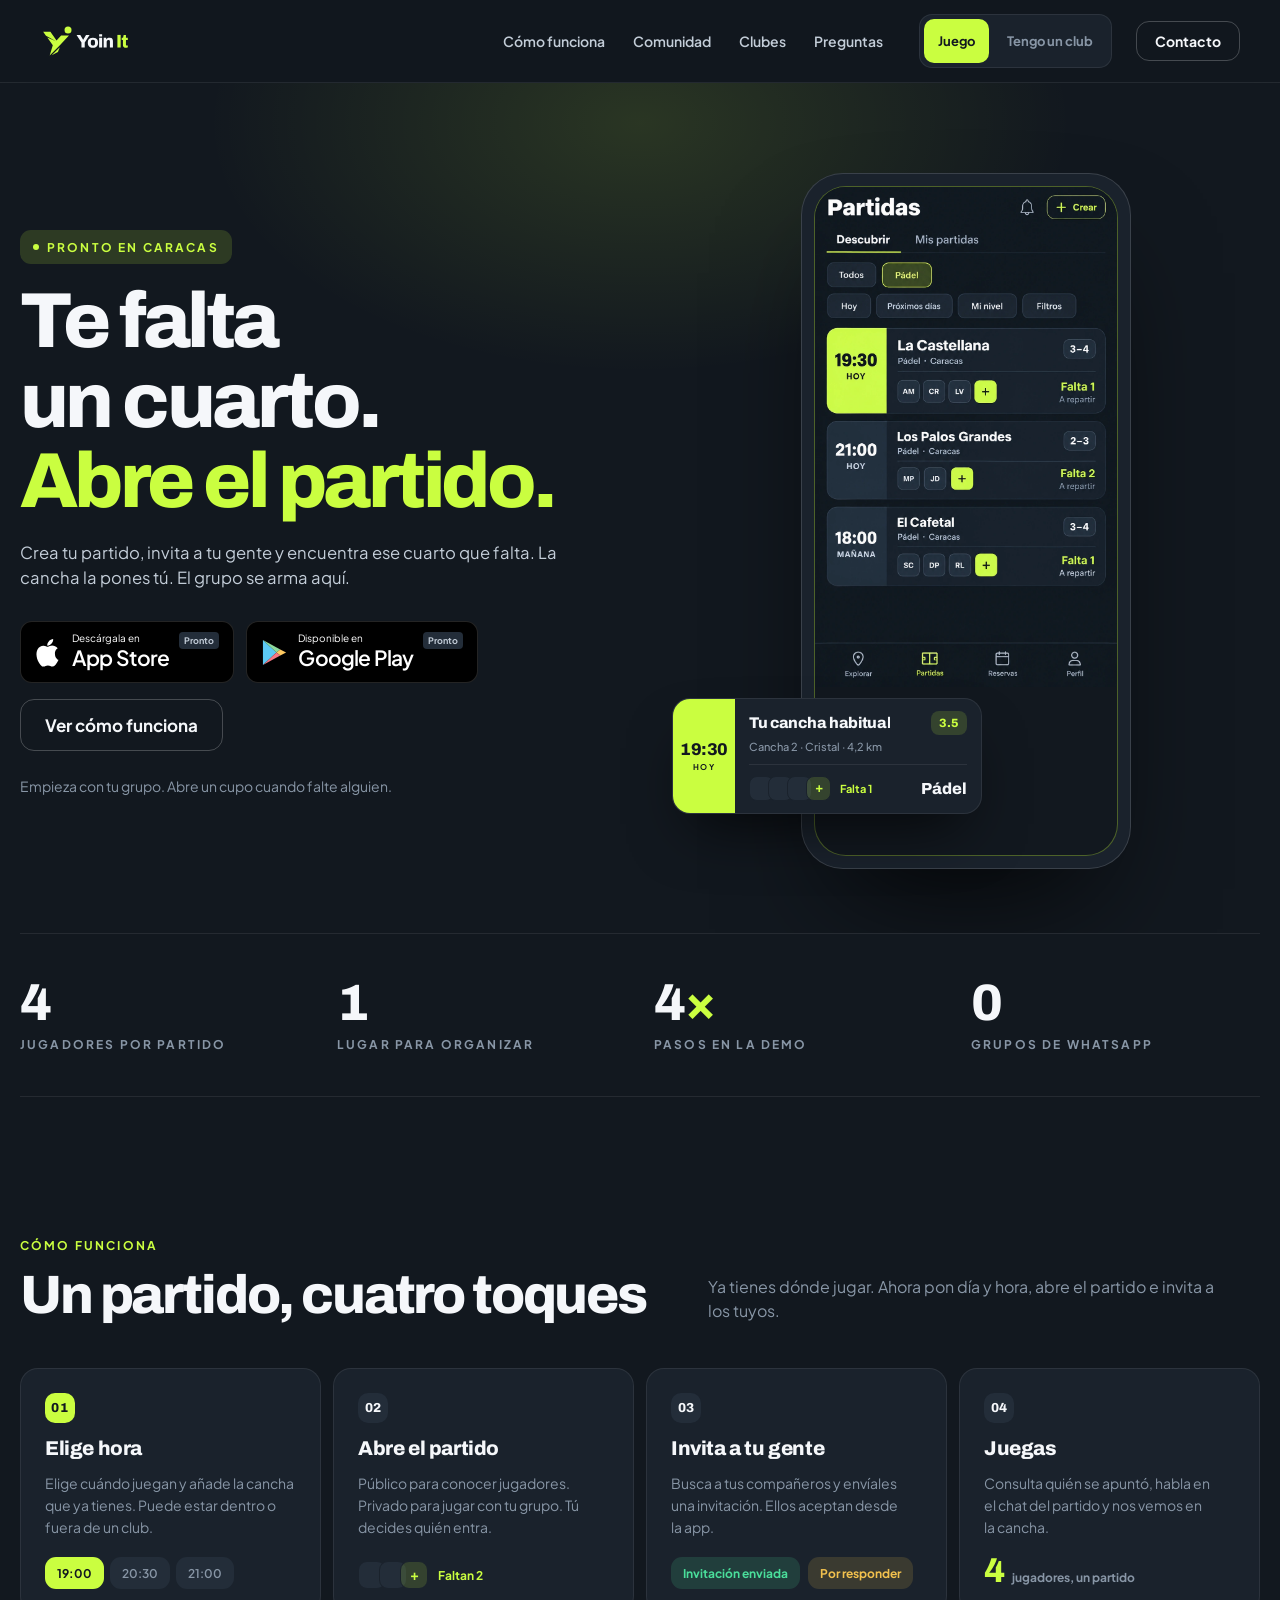
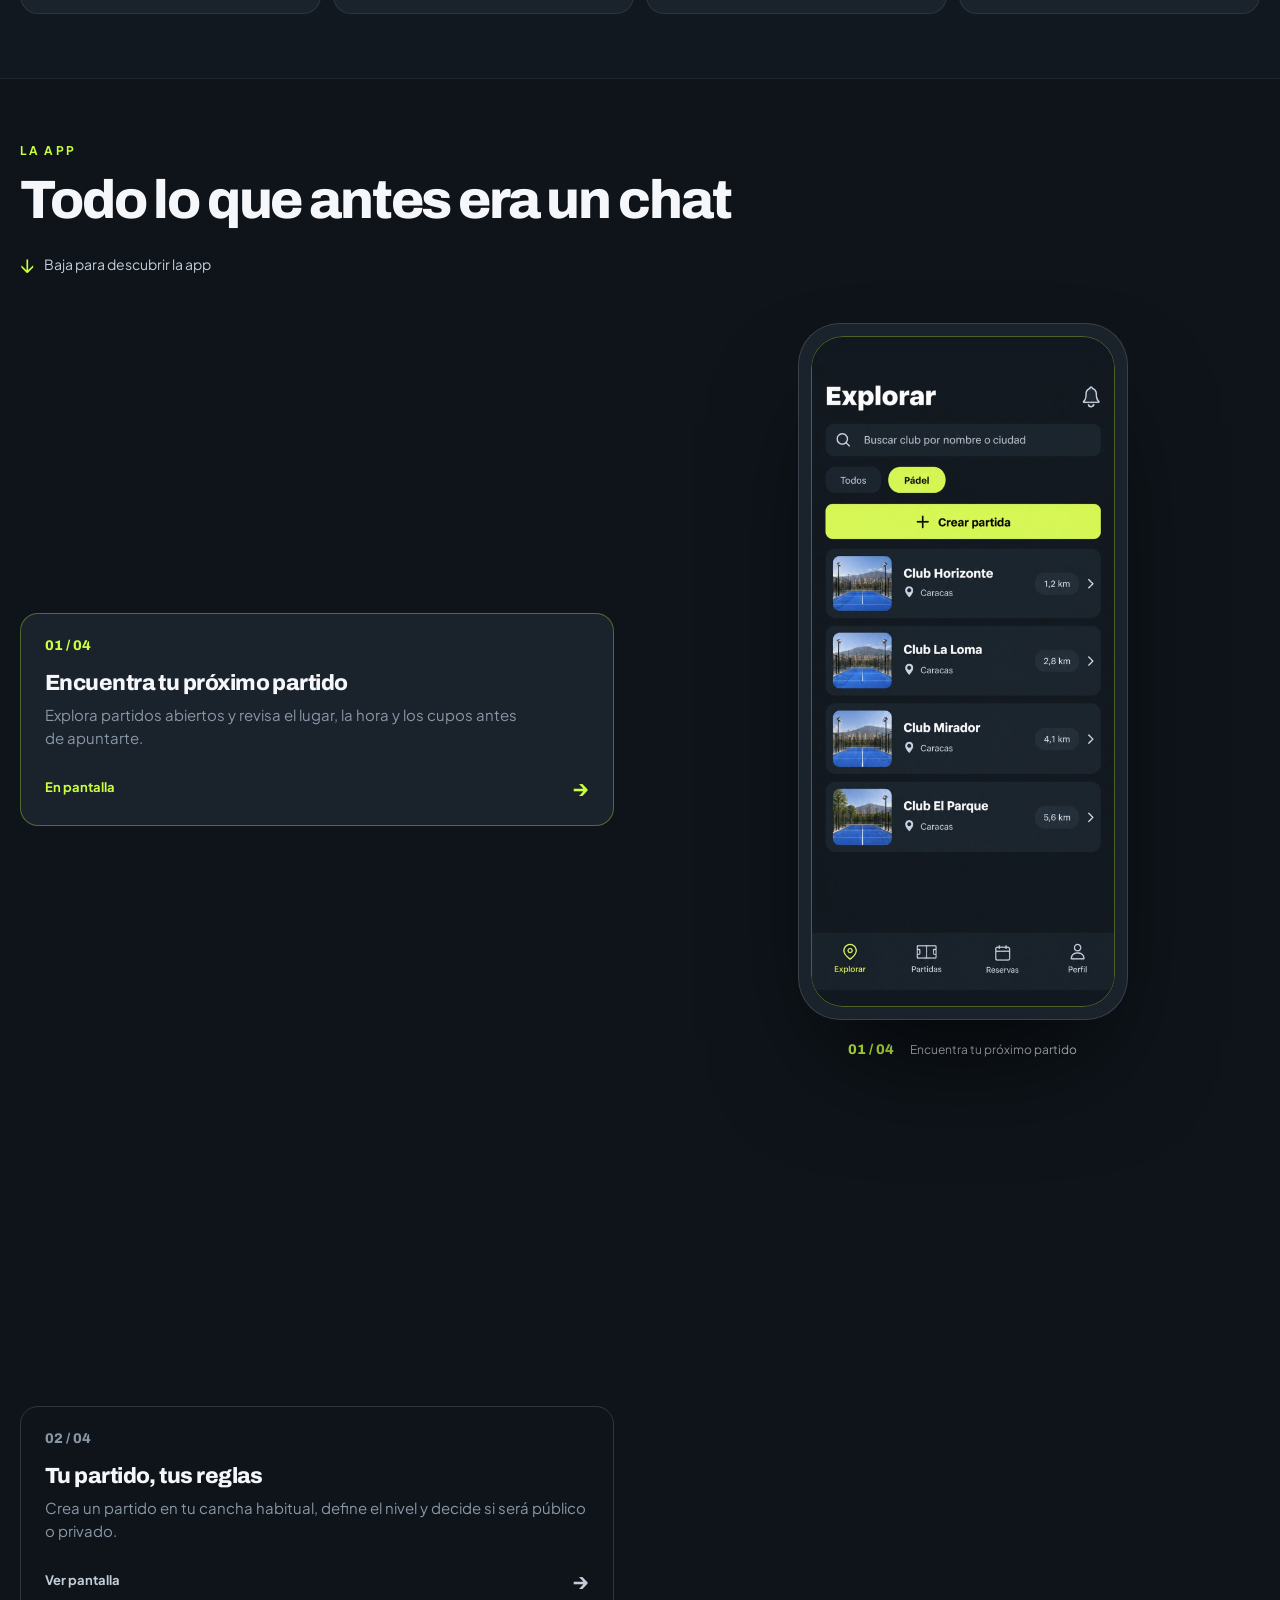
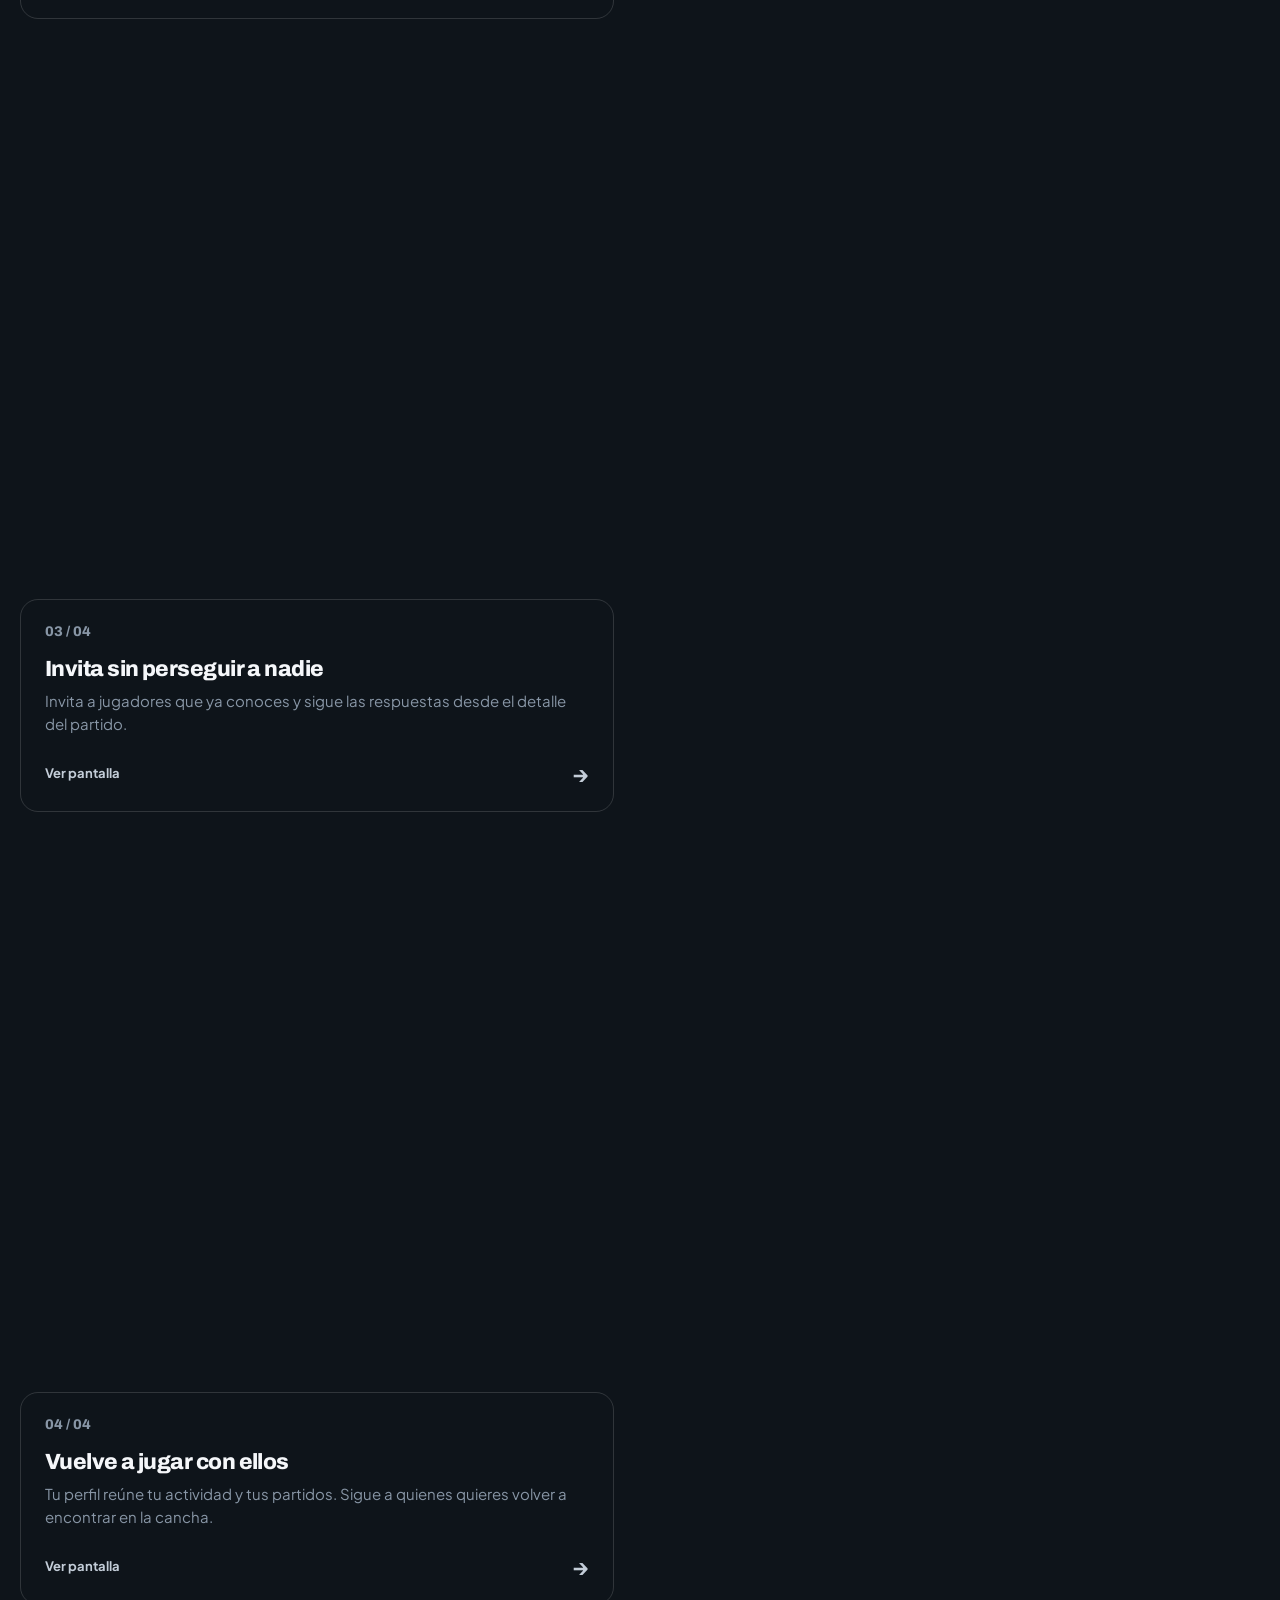
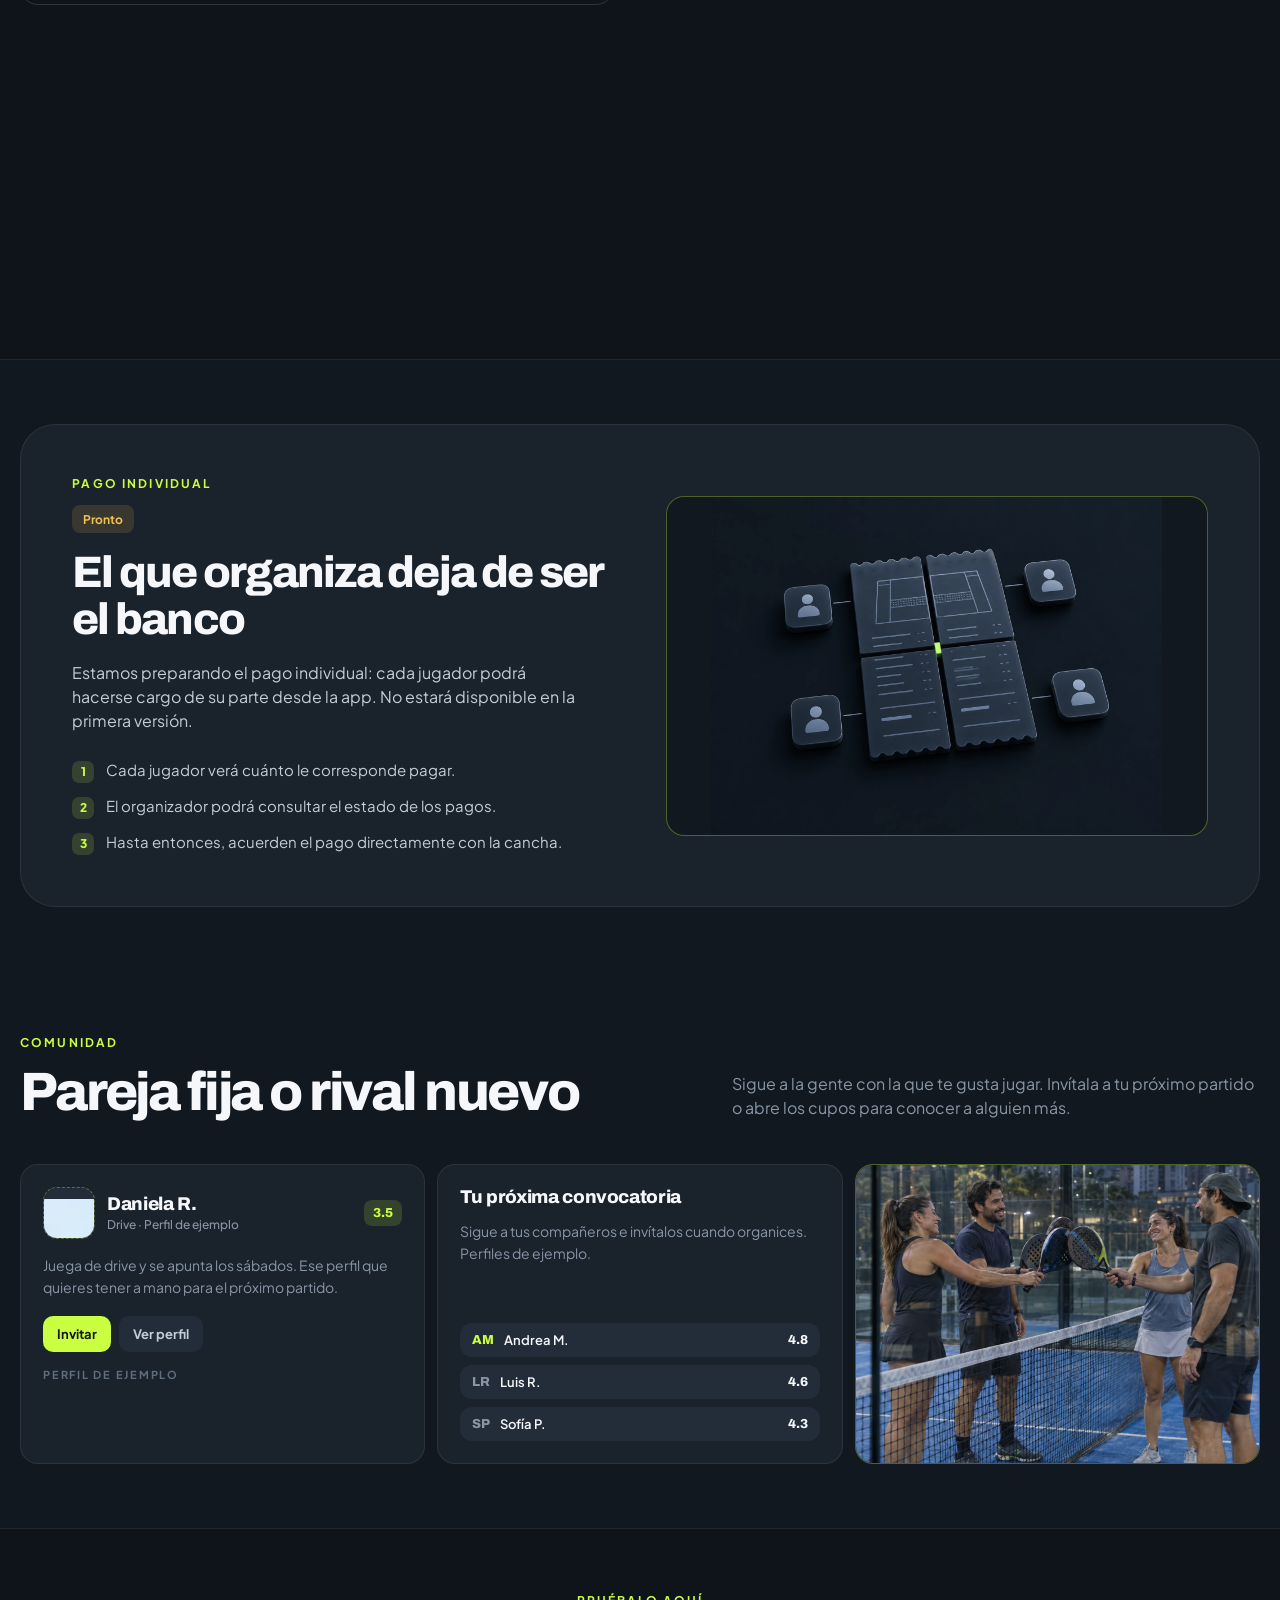
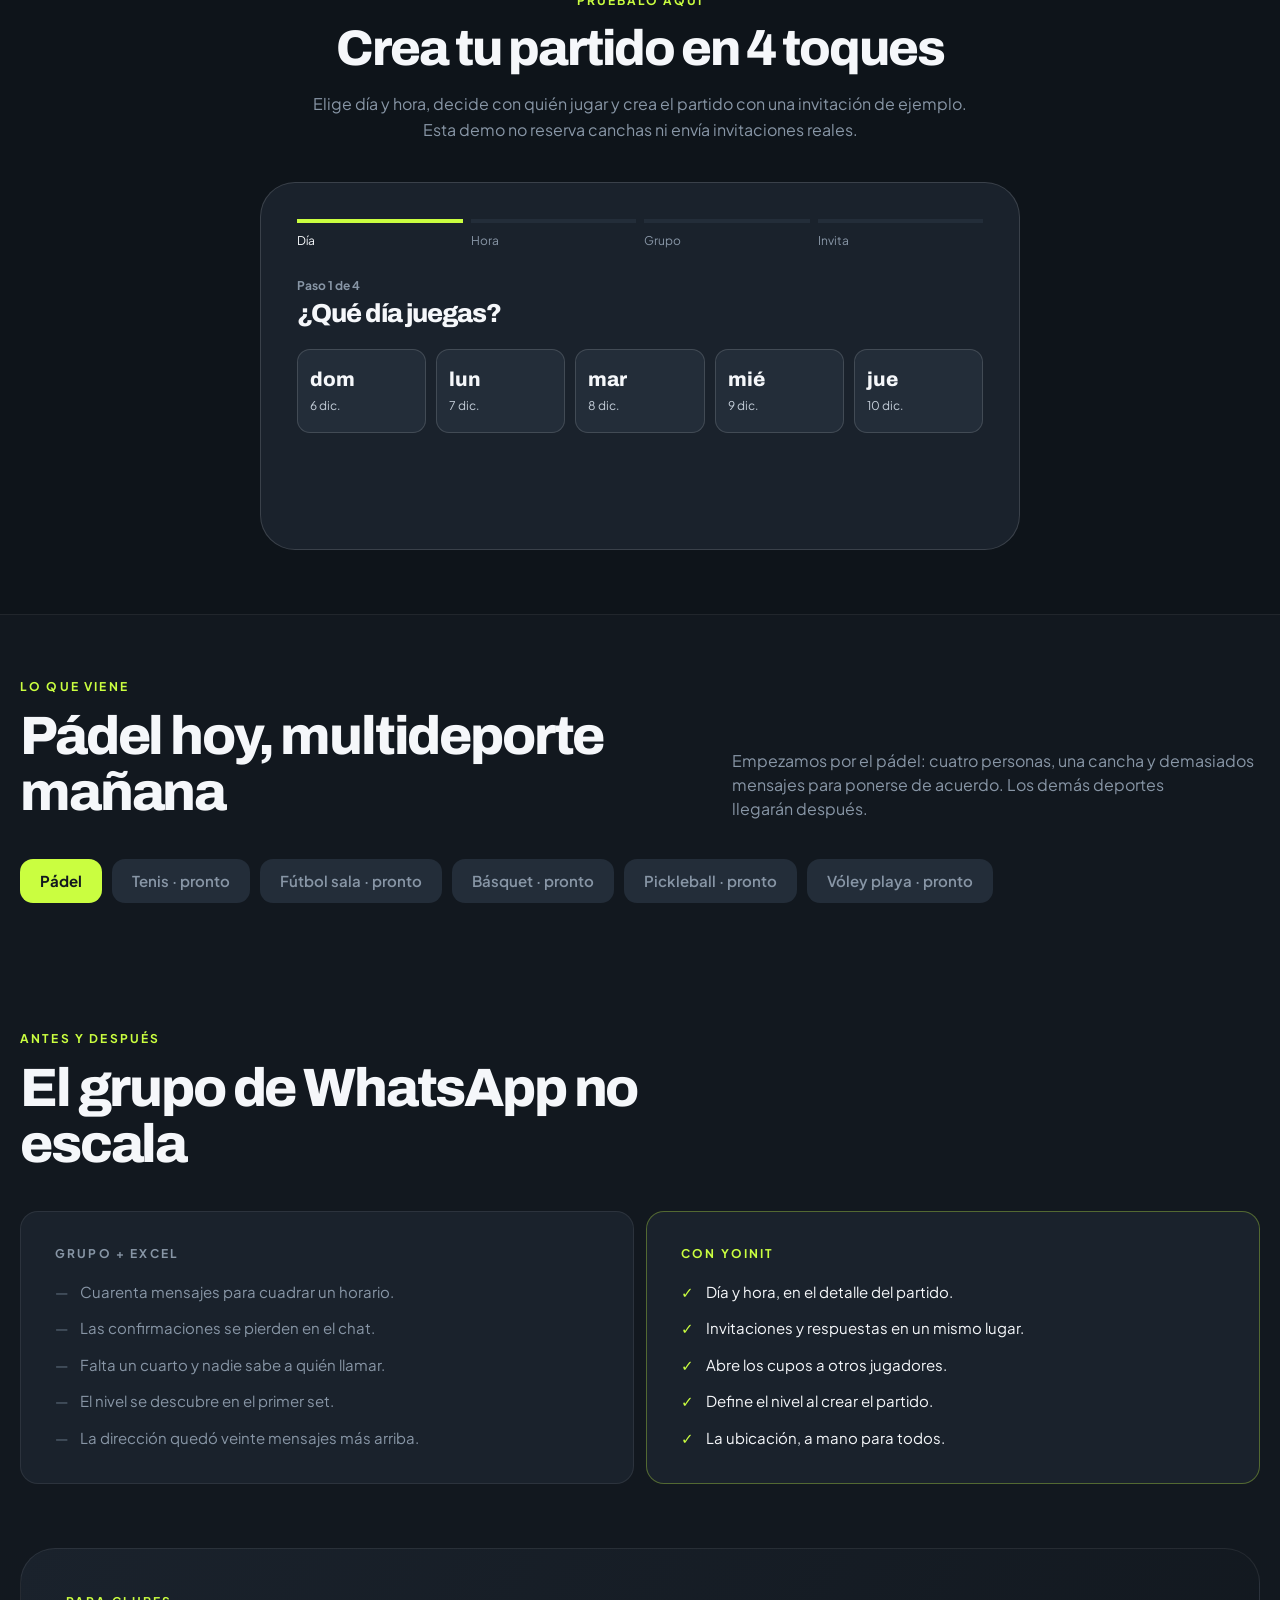
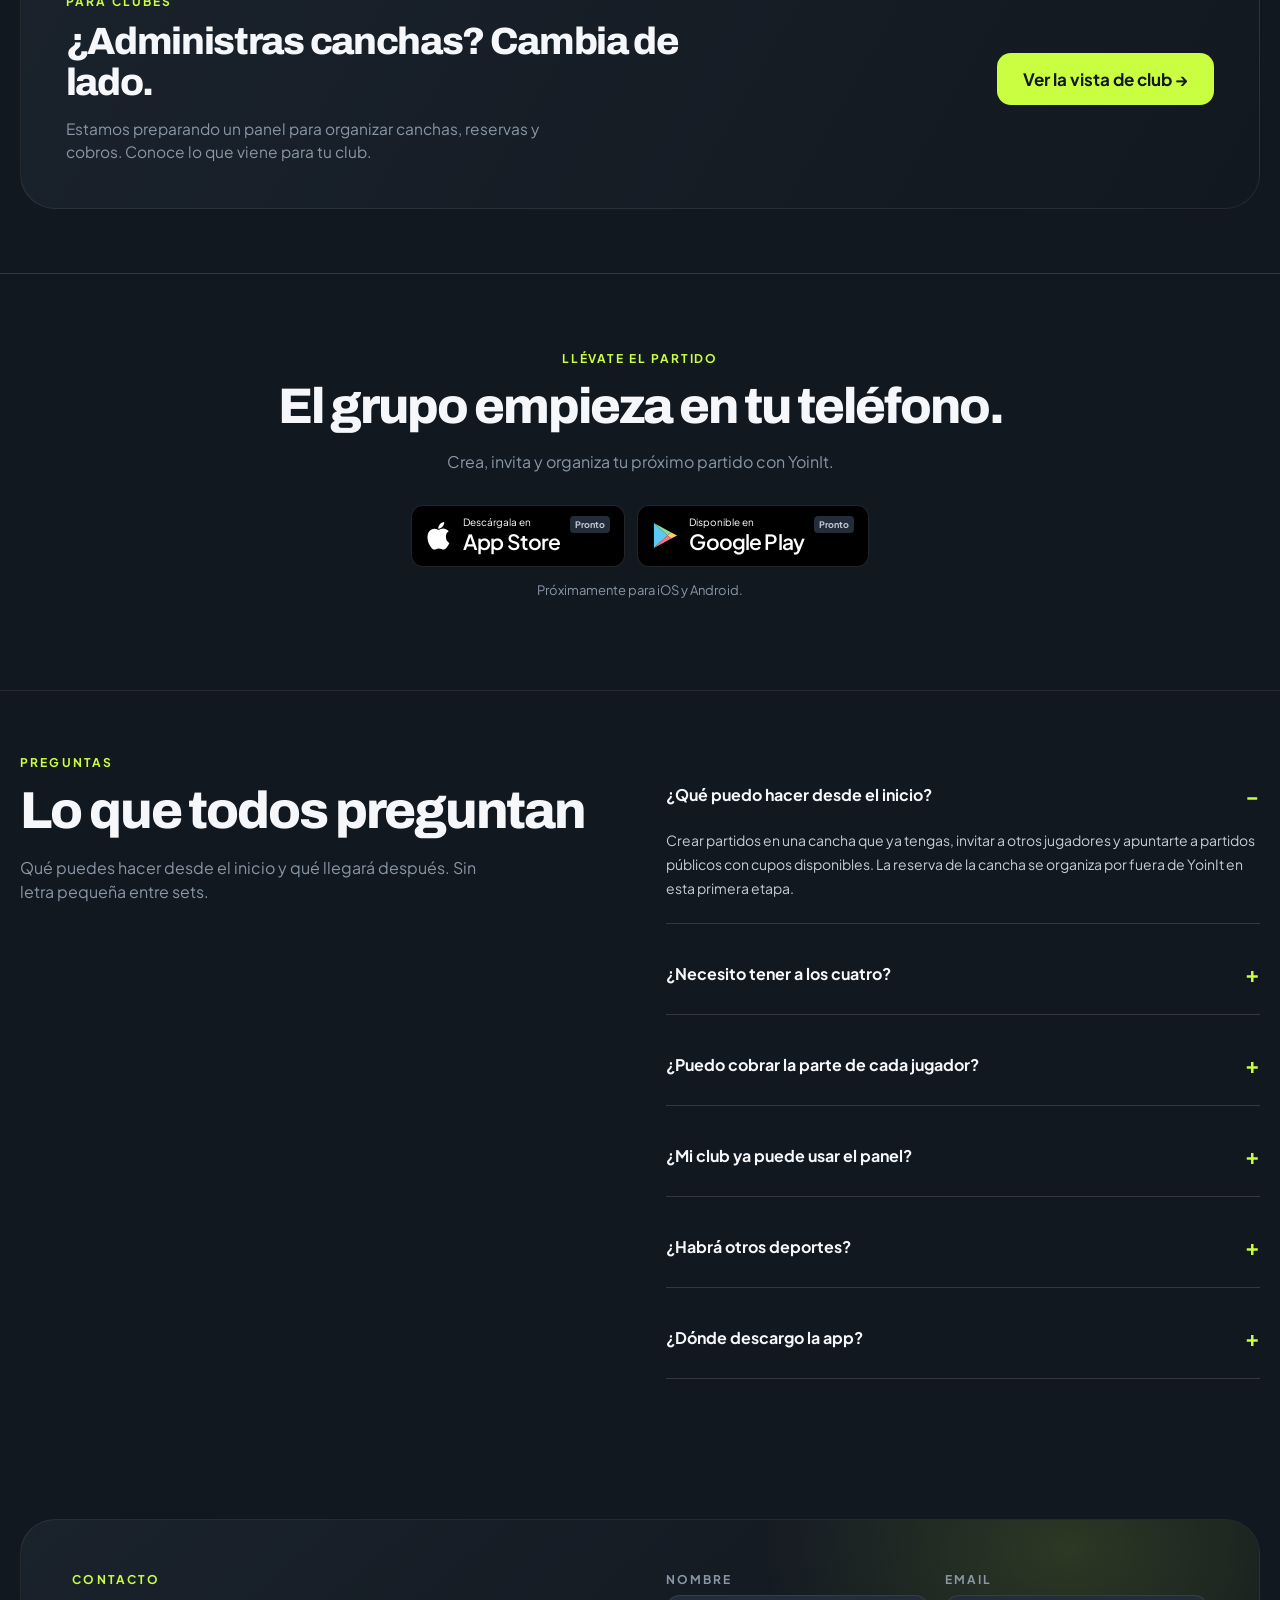
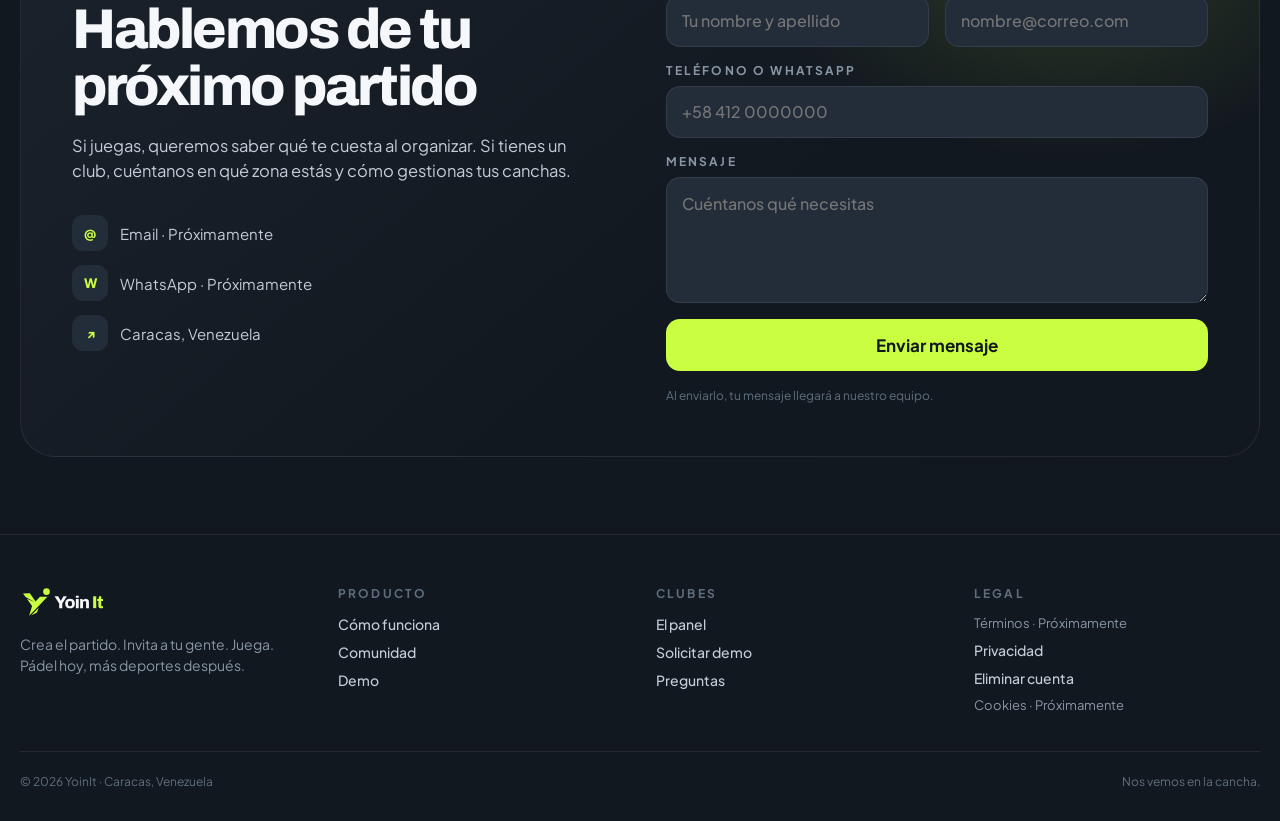
==== commit 617146eb: "Pagina para solicitar eliminar la cuenta" ====
--- a/index.html
+++ b/index.html
@@ -637,7 +637,7 @@
     </div>
     <div>
       <p class="layout-242">Legal</p>
-      <div class="layout-218"><span class="legal-pending" data-legal="Términos">Términos · Próximamente</span><a href="./privacidad/" class="layout-243">Privacidad</a><span class="legal-pending" data-legal="Cookies">Cookies · Próximamente</span></div>
+      <div class="layout-218"><span class="legal-pending" data-legal="Términos">Términos · Próximamente</span><a href="./privacidad/" class="layout-243">Privacidad</a><a href="./eliminar-cuenta/" class="layout-243">Eliminar cuenta</a><span class="legal-pending" data-legal="Cookies">Cookies · Próximamente</span></div>
     </div>
   </div>
   <div class="layout-244">
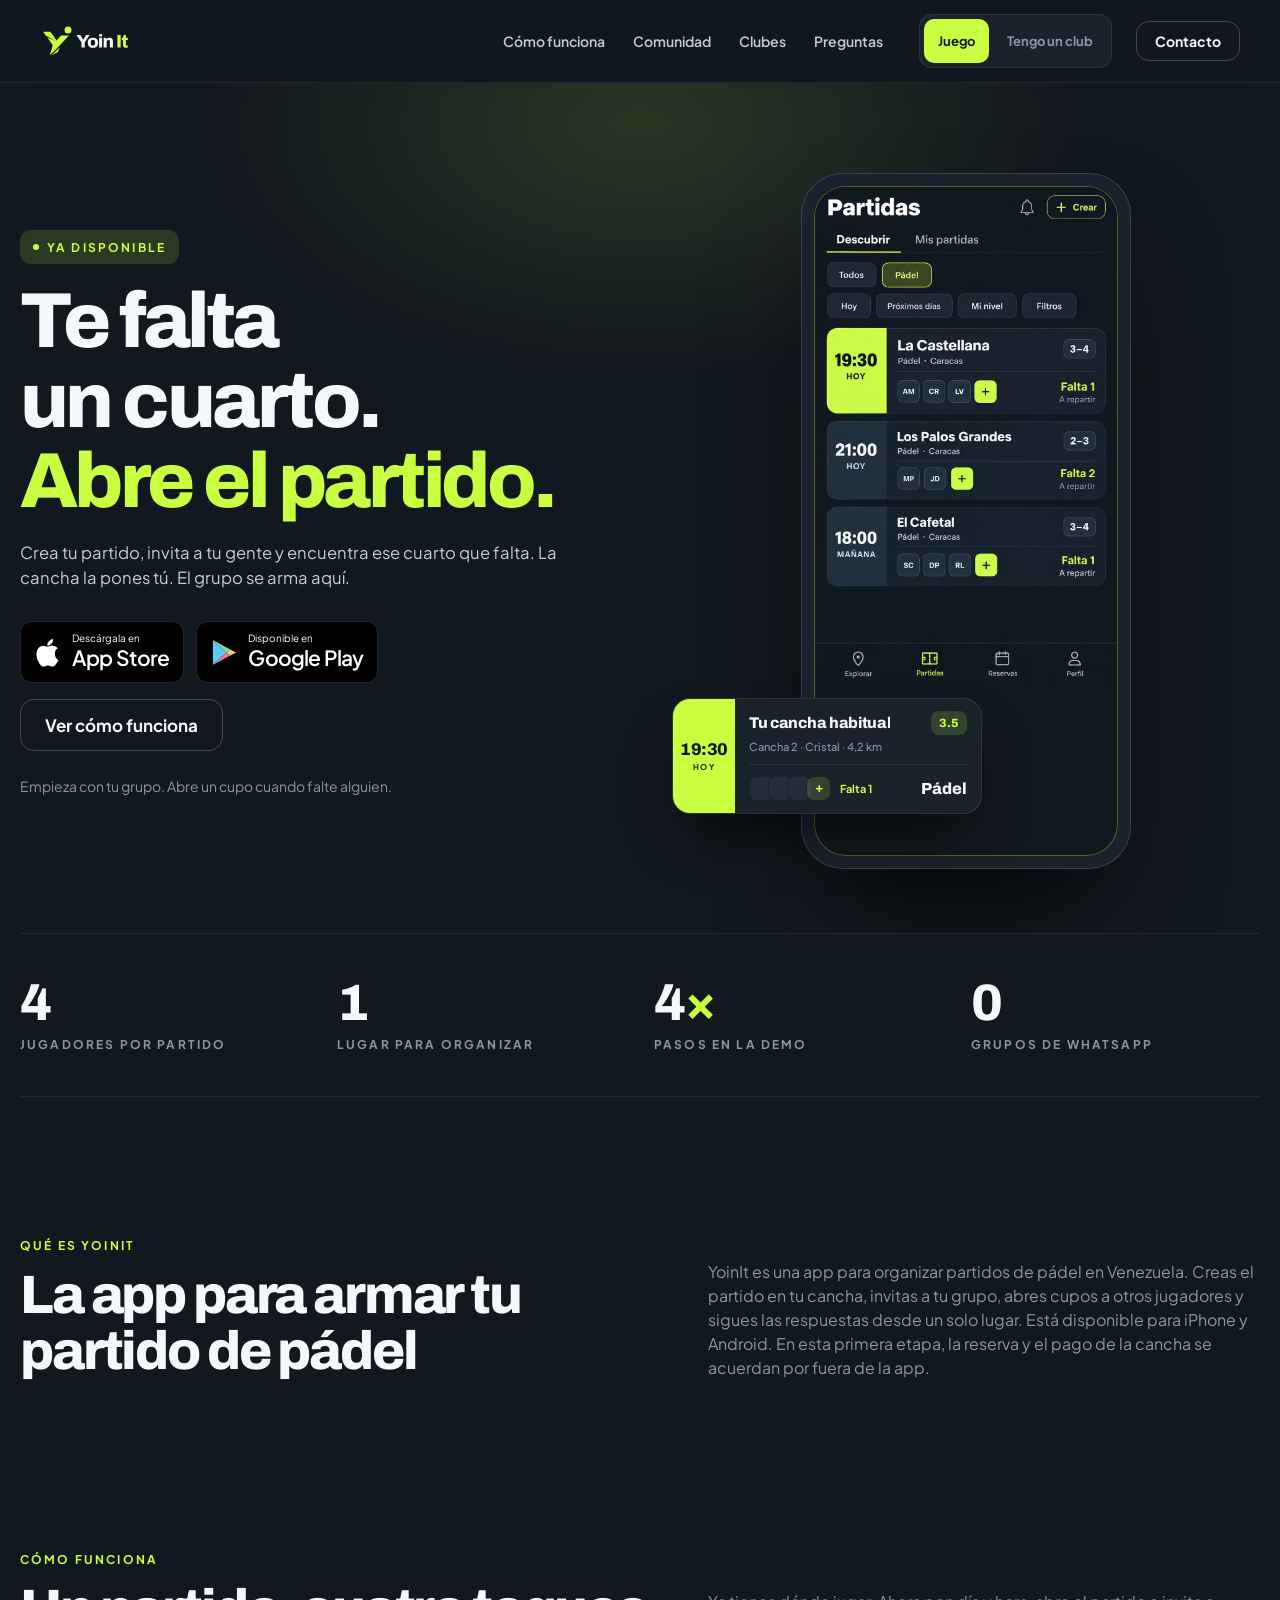
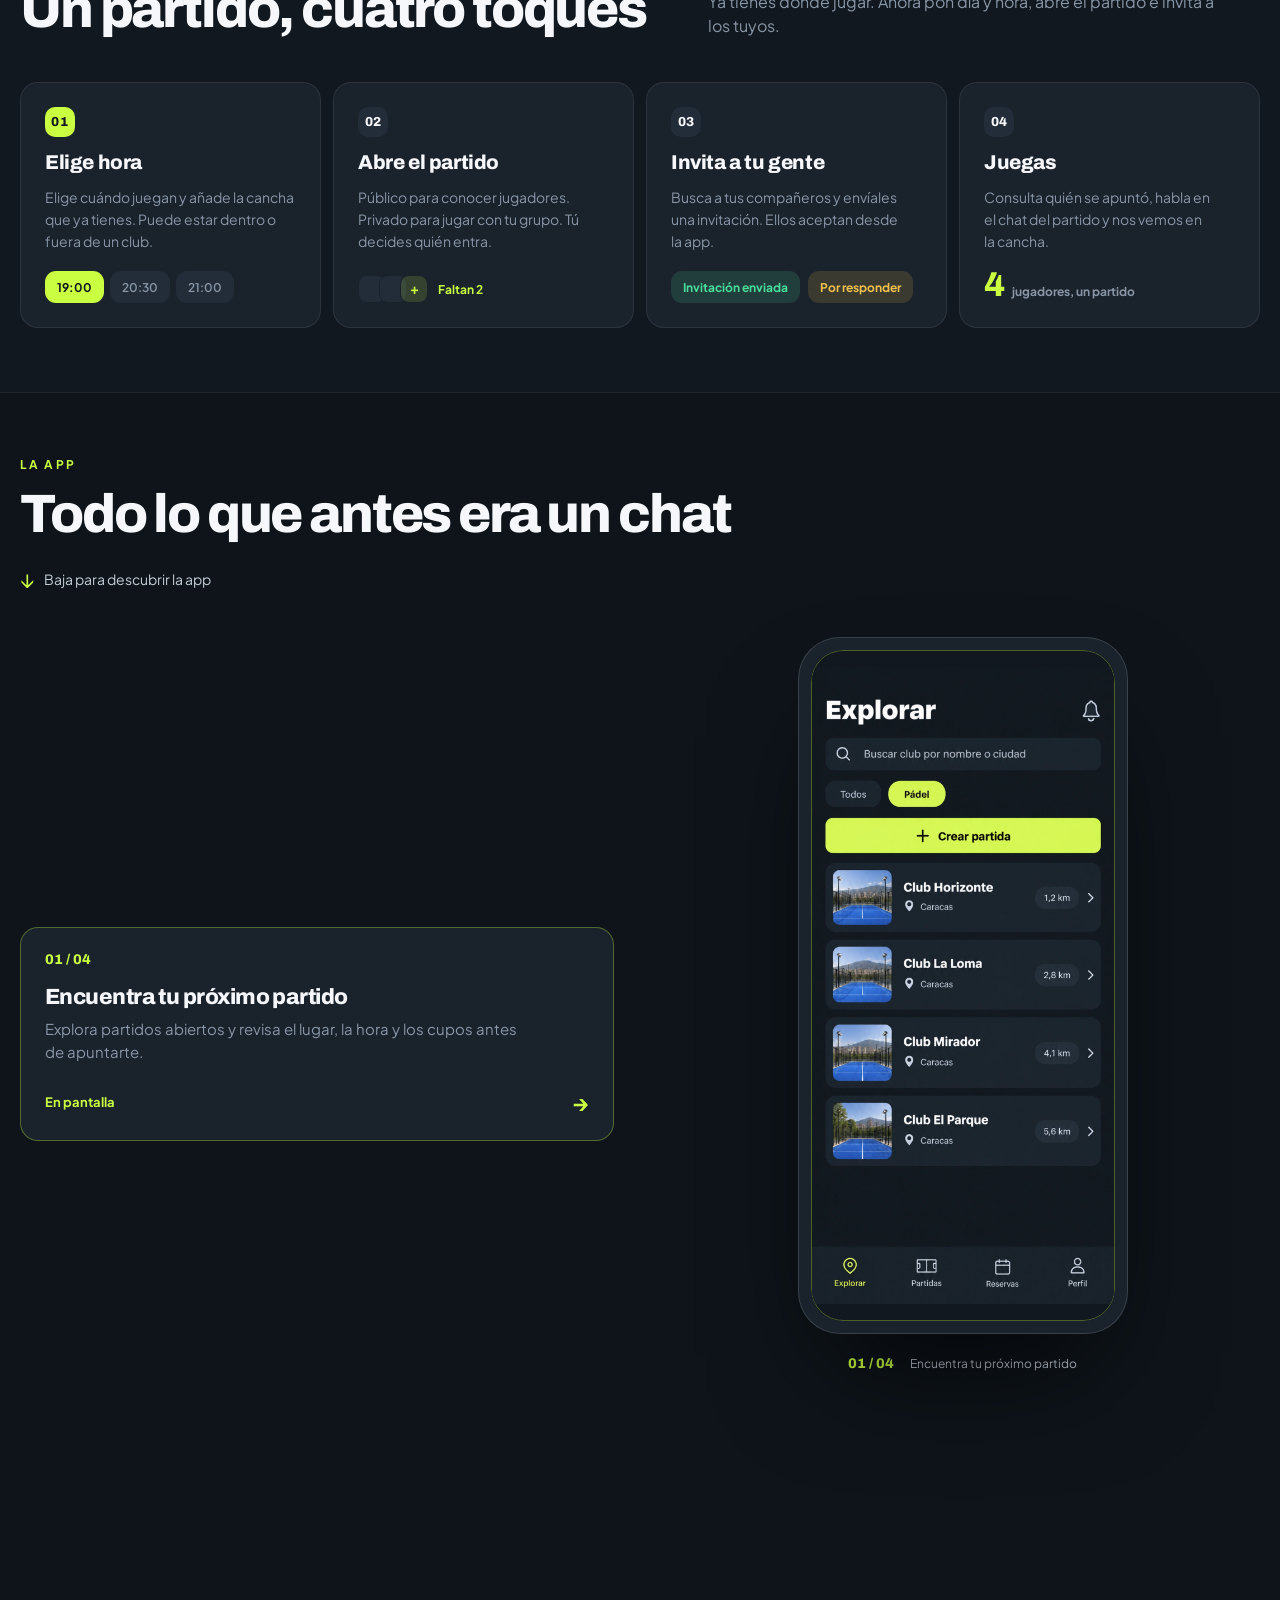
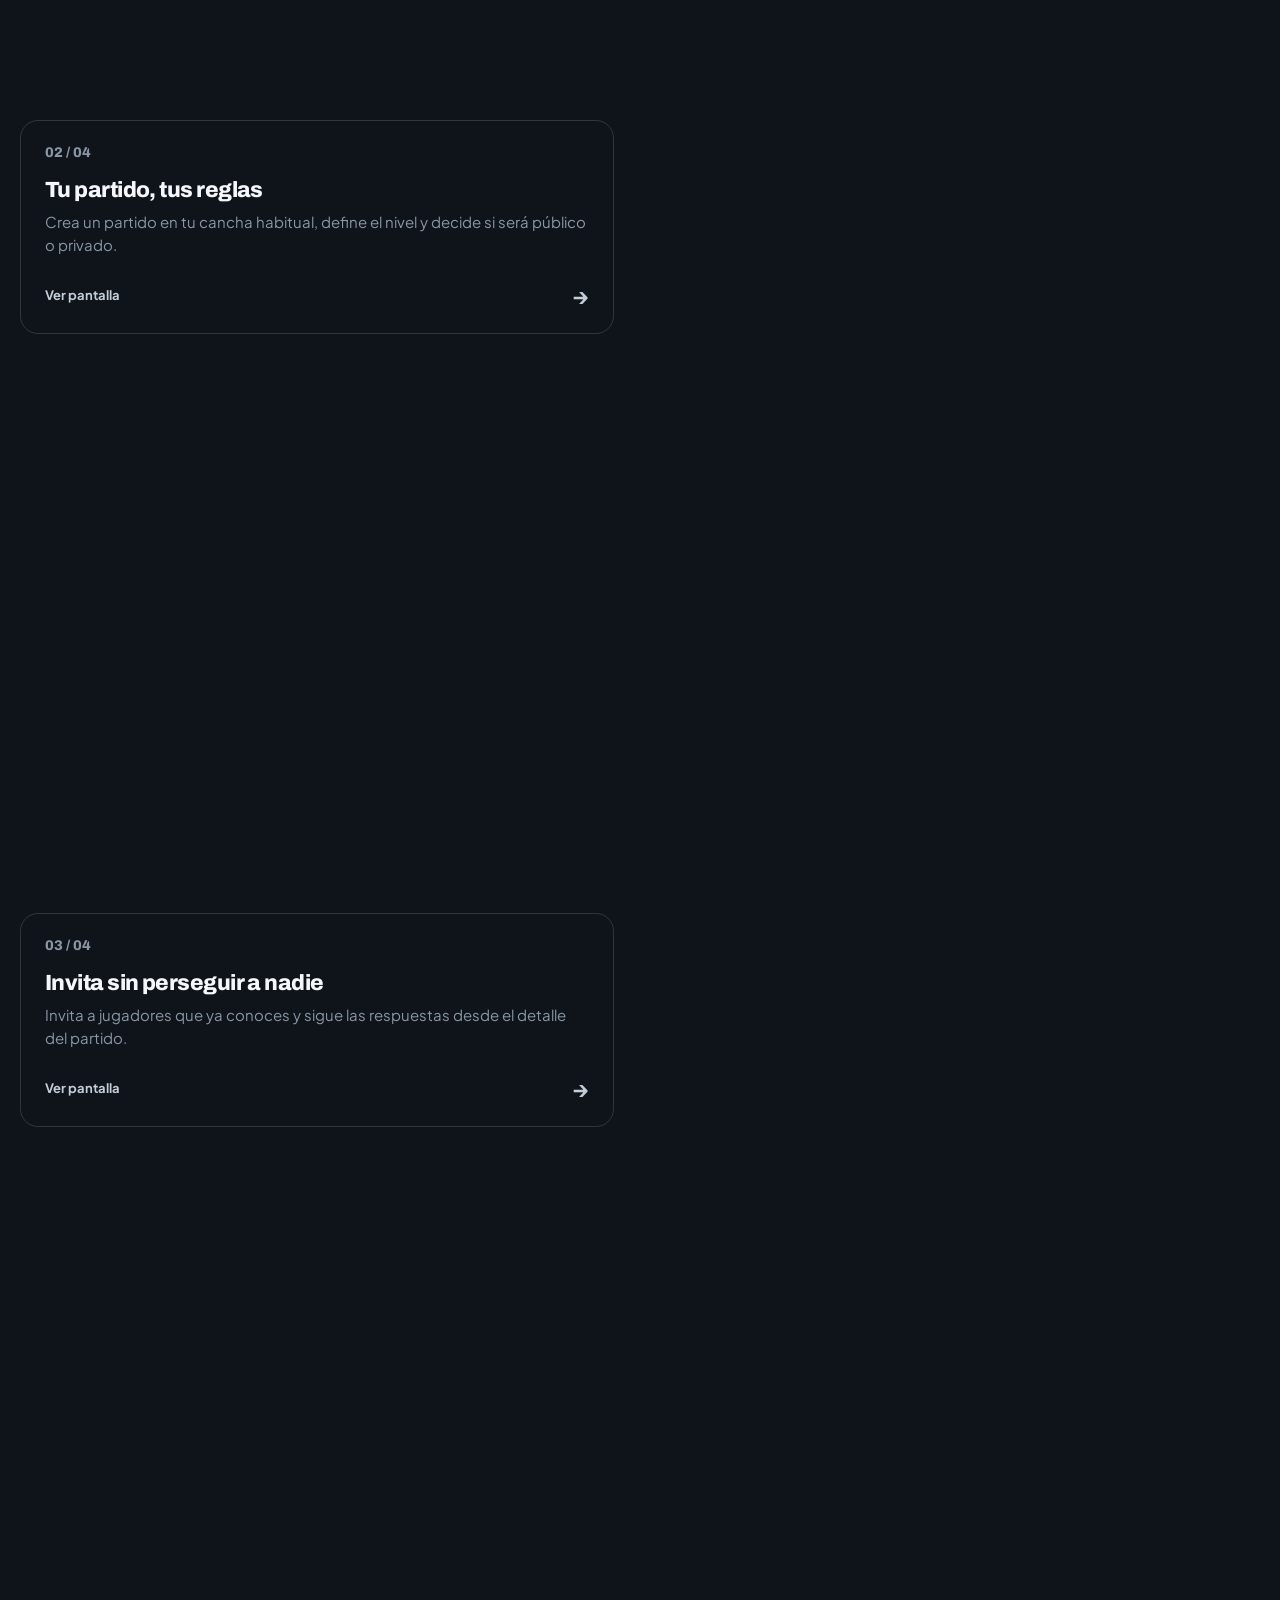
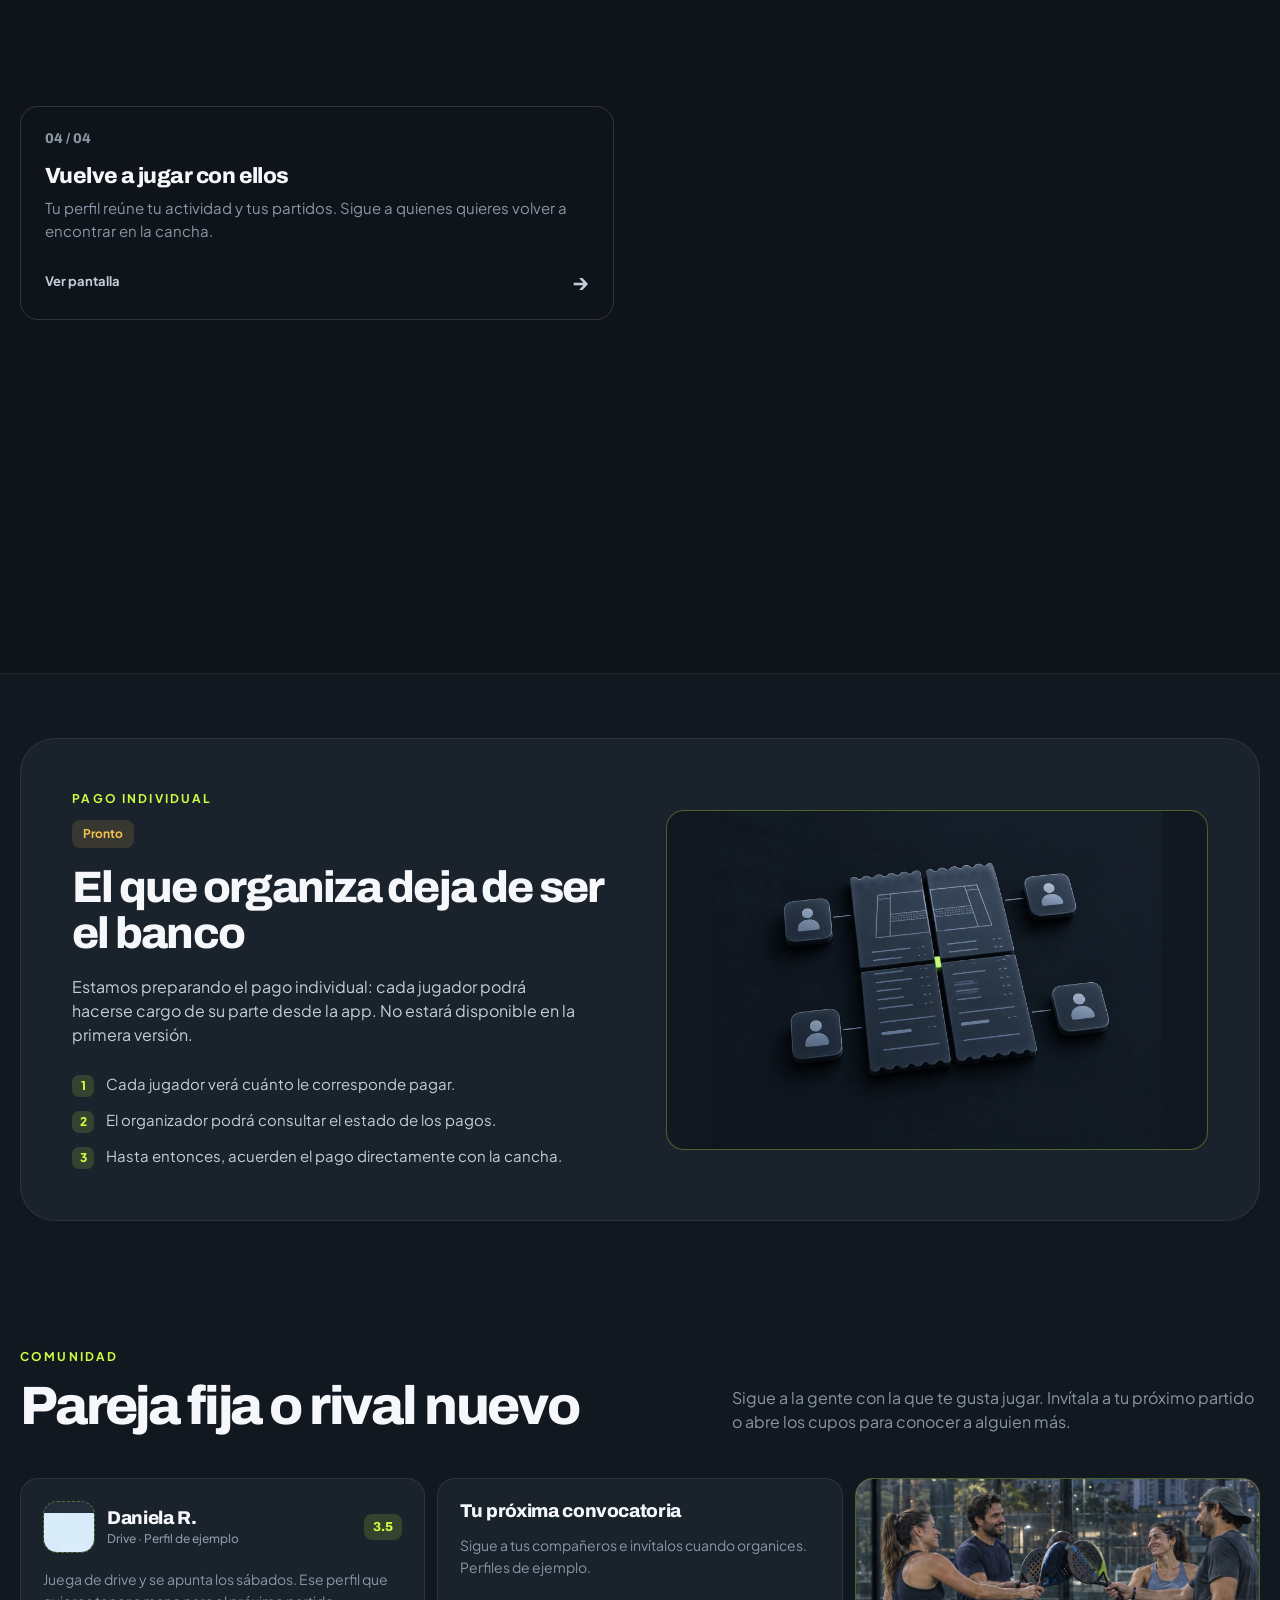
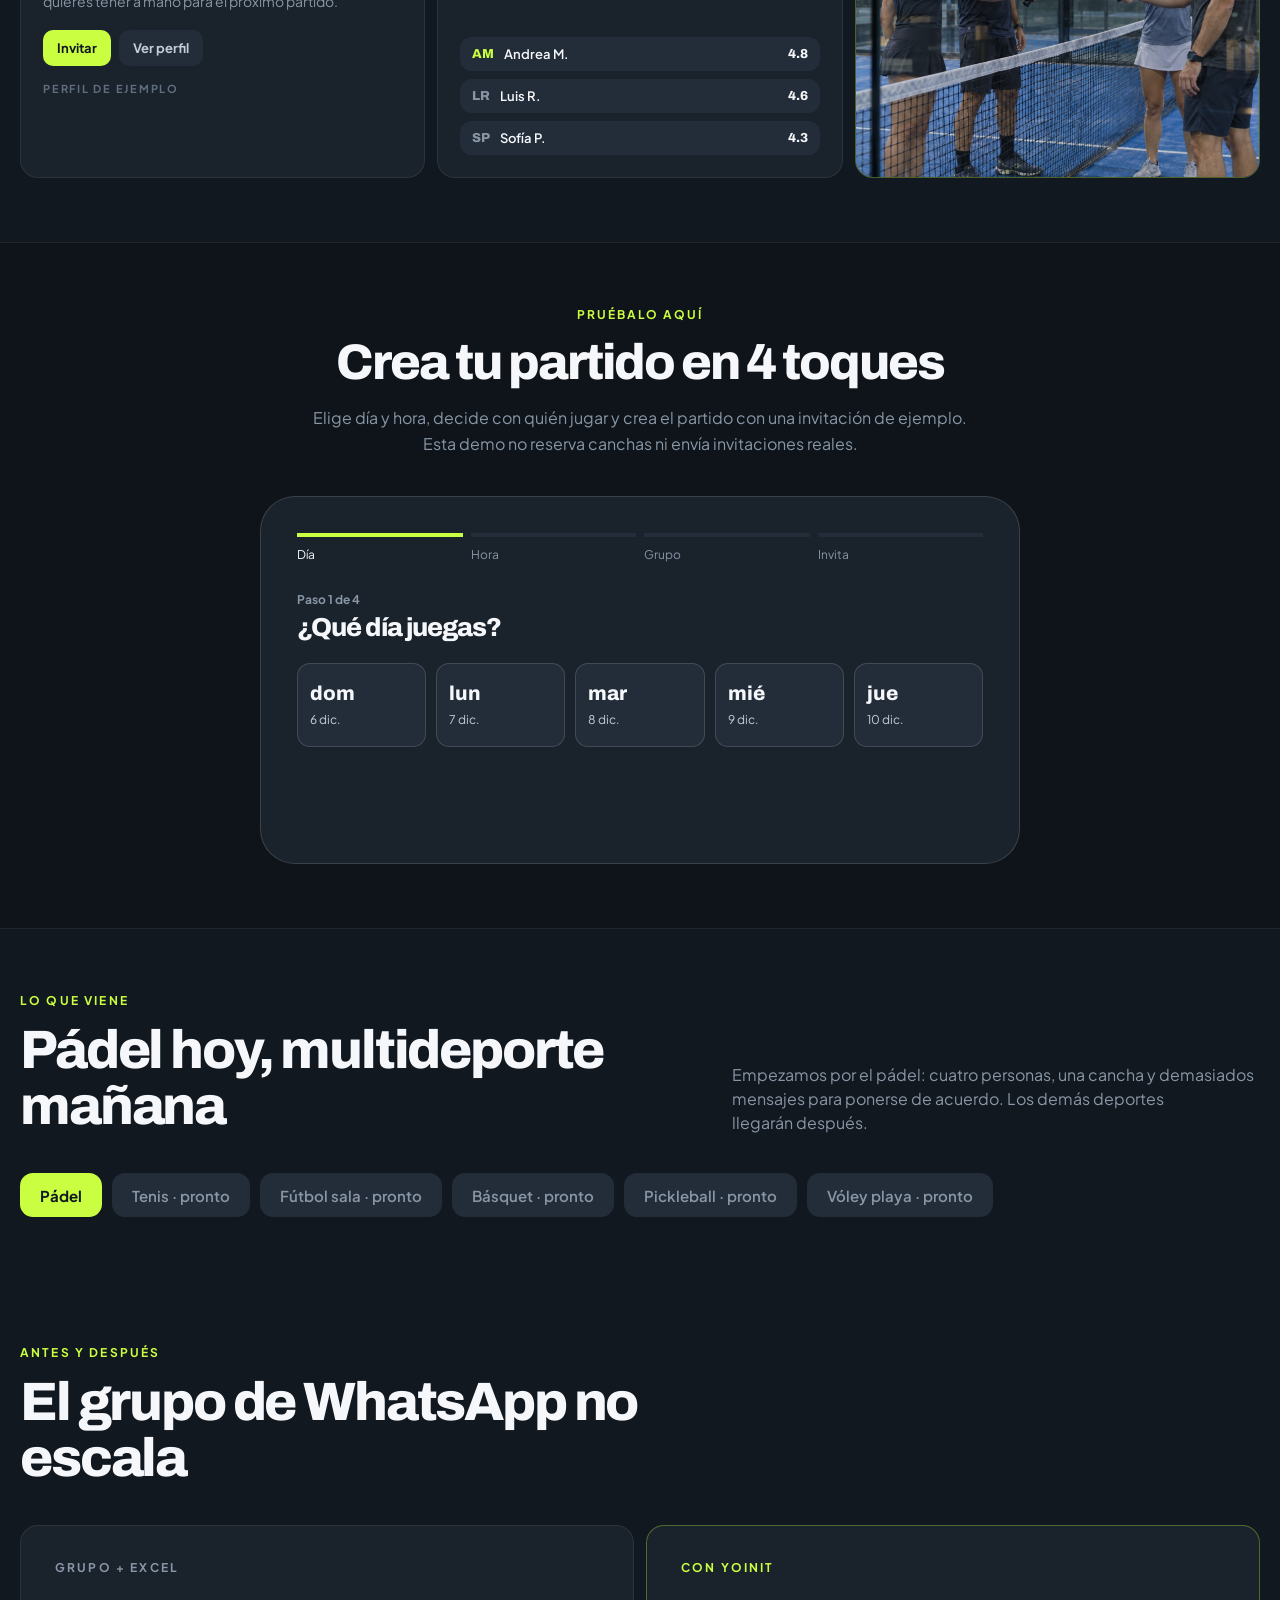
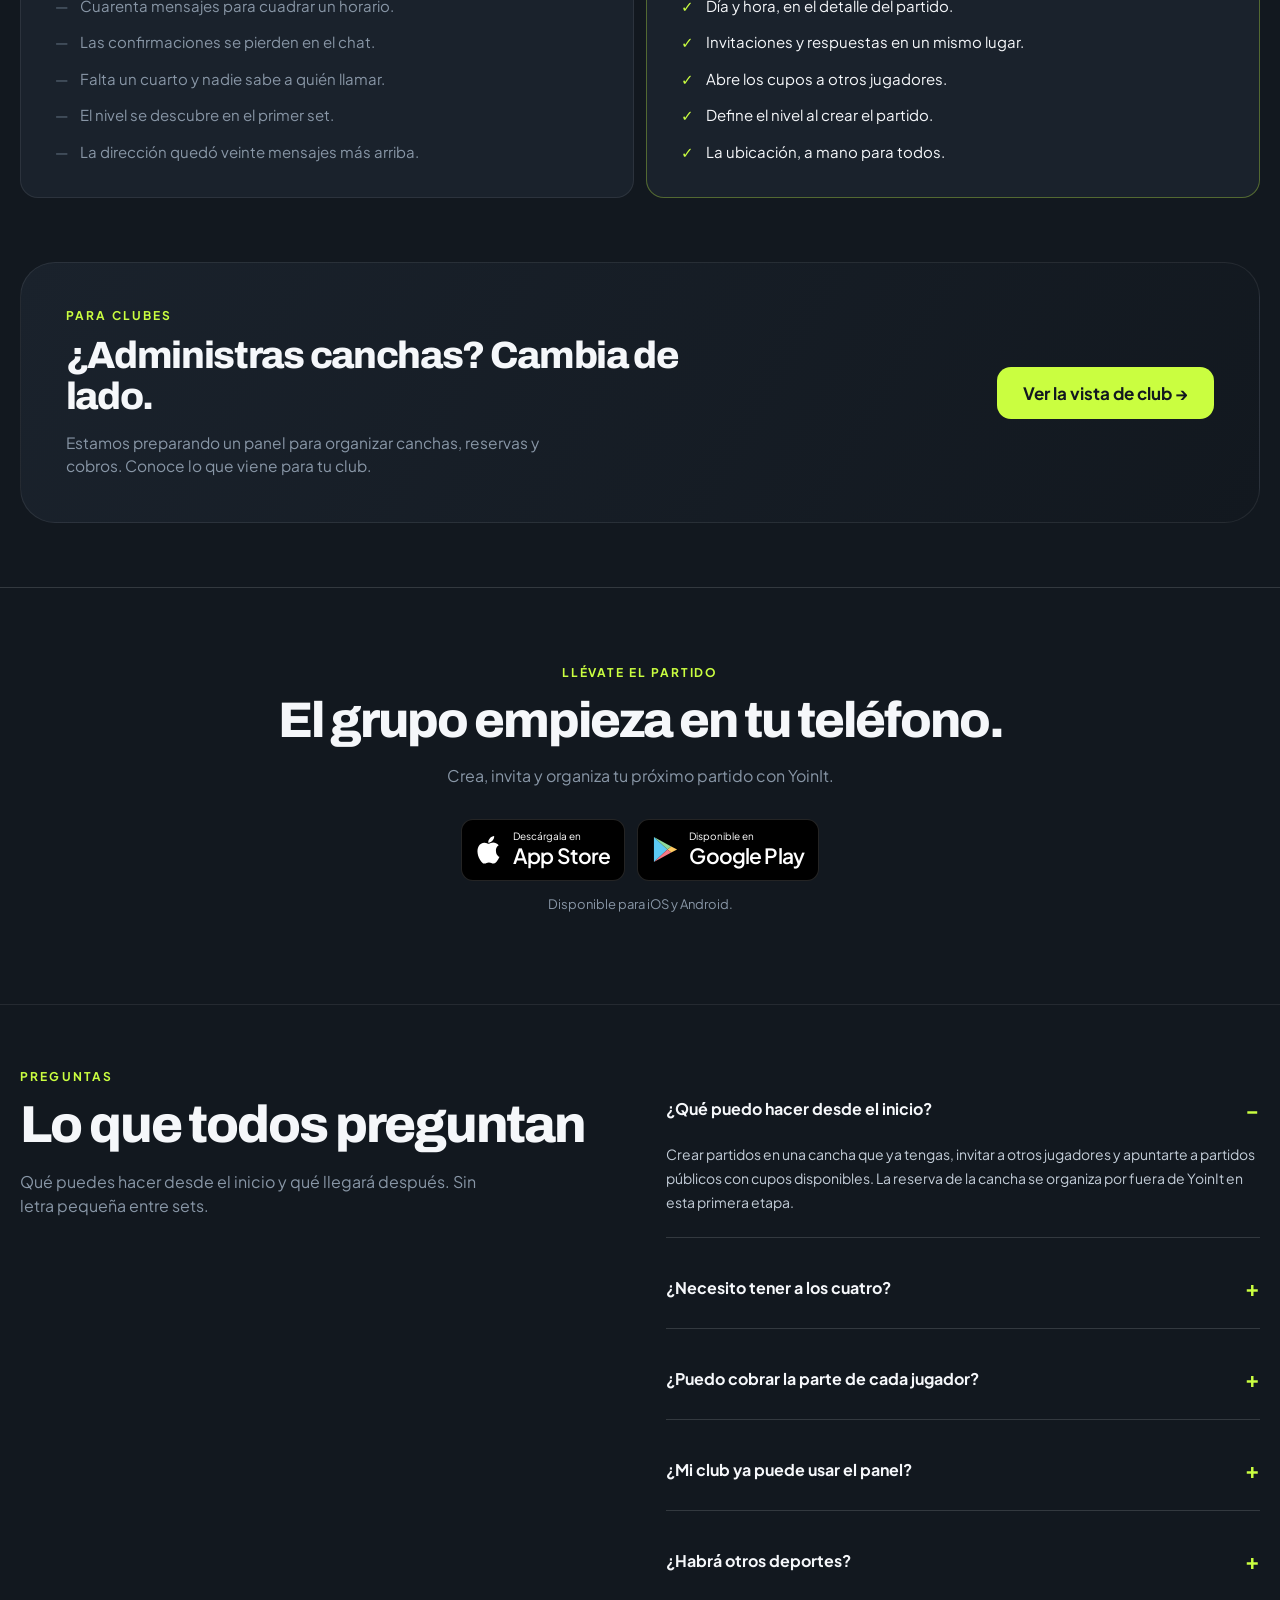
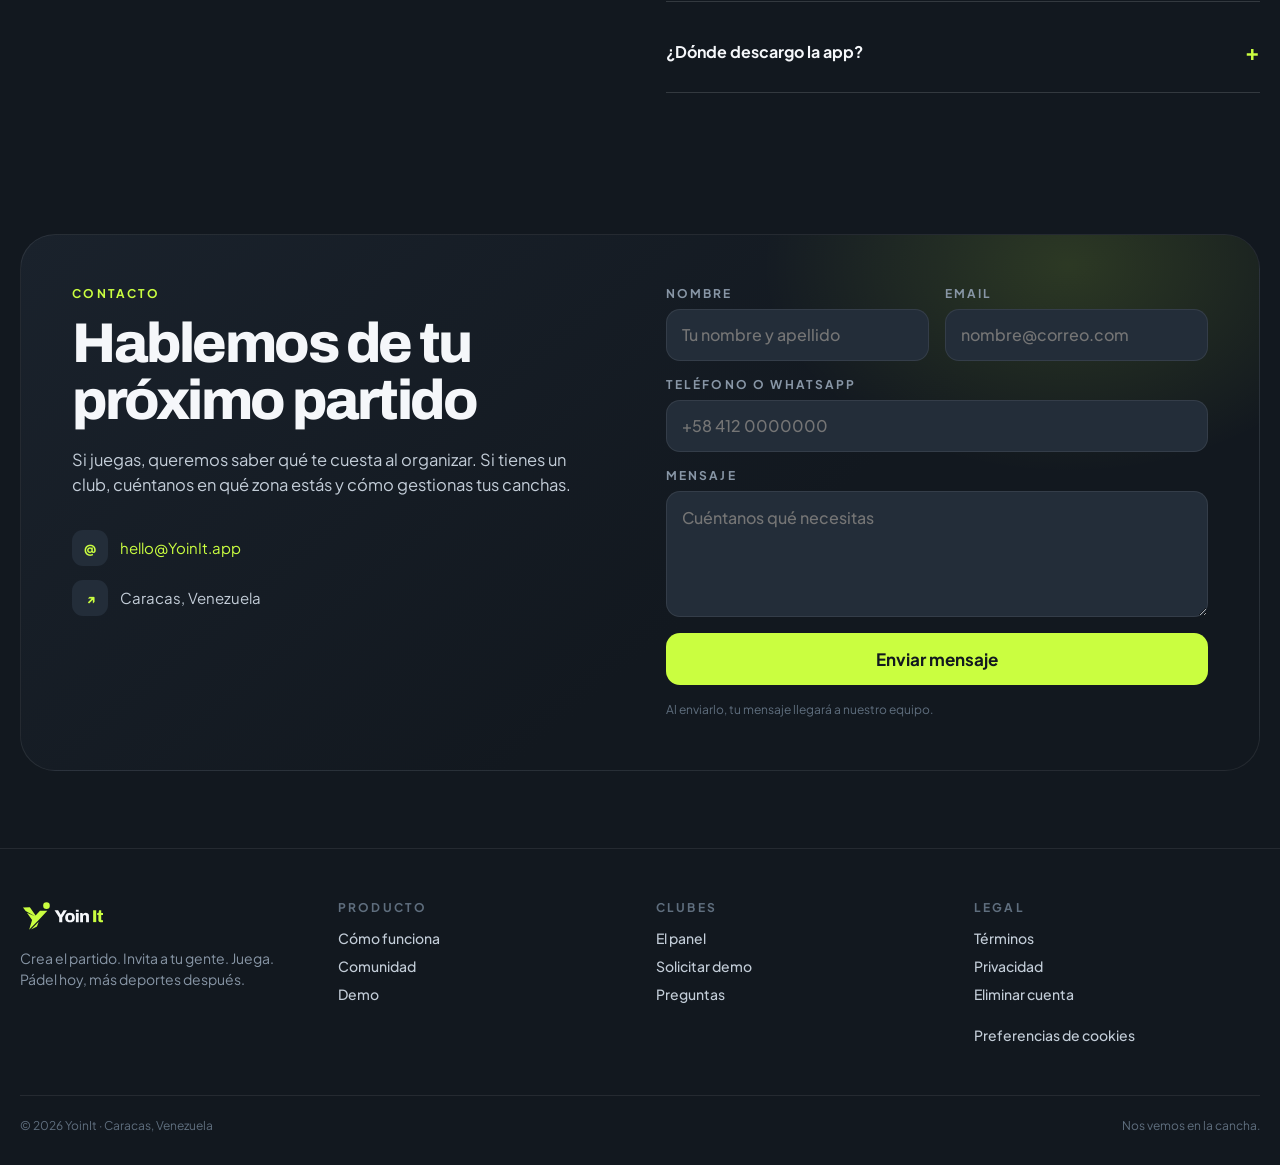
==== commit 6a6ef6c0: "web: version en la URL de styles.css para saltar la cache de 1 dia Co-Authored-By: Claude Haiku 5.5 " ====
--- a/index.html
+++ b/index.html
@@ -2,12 +2,14 @@
 <html lang="es-VE"><head>
 <meta charset="utf-8">
 <meta name="viewport" content="width=device-width, initial-scale=1">
-<meta name="robots" content="noindex, nofollow">
+<meta name="robots" content="index, follow, max-image-preview:large">
+<meta name="apple-itunes-app" content="app-id=6824063226">
+<link rel="canonical" href="https://yoinit.app/">
 <link rel="icon" href="./assets/brand/yoinit-logo-kit-v1/favicon/favicon.svg" type="image/svg+xml">
 <link rel="alternate icon" href="./assets/brand/yoinit-logo-kit-v1/favicon/favicon.ico" sizes="any">
 <link rel="apple-touch-icon" href="./assets/brand/yoinit-logo-kit-v1/favicon/apple-touch-icon.png">
 
-<title>YoinIt — Crea tu partido. Invita a tu gente.</title><link rel="preconnect" href="https://fonts.googleapis.com"><link rel="preconnect" href="https://fonts.gstatic.com" crossorigin=""><link href="https://fonts.googleapis.com/css2?family=Archivo:wght@400;500;700;800&amp;family=Plus+Jakarta+Sans:wght@400;500;600;700;800&amp;display=swap" rel="stylesheet"><meta name="description" content="Crea partidos de pádel en tu cancha, invita a tus compañeros y encuentra con quién jugar. Conoce YoinIt y prueba la demo interactiva."><link rel="stylesheet" href="./assets/css/styles.css"></head>
+<title>YoinIt — Crea tu partido. Invita a tu gente.</title><link rel="preconnect" href="https://fonts.googleapis.com"><link rel="preconnect" href="https://fonts.gstatic.com" crossorigin=""><link href="https://fonts.googleapis.com/css2?family=Archivo:wght@400;500;700;800&amp;family=Plus+Jakarta+Sans:wght@400;500;600;700;800&amp;display=swap" rel="stylesheet"><meta name="description" content="YoinIt es la app para organizar partidos de pádel: crea el partido en tu cancha, invita a tu gente y encuentra el cuarto que falta. Para iPhone y Android."><meta property="og:type" content="website"><meta property="og:site_name" content="YoinIt"><meta property="og:locale" content="es_VE"><meta property="og:url" content="https://yoinit.app/"><meta property="og:title" content="YoinIt — Crea tu partido. Invita a tu gente."><meta property="og:description" content="YoinIt es la app para organizar partidos de pádel: crea el partido en tu cancha, invita a tu gente y encuentra el cuarto que falta. Para iPhone y Android."><meta property="og:image" content="https://yoinit.app/assets/images/og-yoinit-1200x630.png"><meta property="og:image:width" content="1200"><meta property="og:image:height" content="630"><meta property="og:image:alt" content="YoinIt, la app para organizar partidos de pádel"><meta name="twitter:card" content="summary_large_image"><meta name="twitter:title" content="YoinIt — Crea tu partido. Invita a tu gente."><meta name="twitter:description" content="YoinIt es la app para organizar partidos de pádel: crea el partido en tu cancha, invita a tu gente y encuentra el cuarto que falta. Para iPhone y Android."><meta name="twitter:image" content="https://yoinit.app/assets/images/og-yoinit-1200x630.png"><link rel="stylesheet" href="./assets/css/styles.css?v=20261102"><script type="application/ld+json">{"@context":"https://schema.org","@type":"Organization","@id":"https://yoinit.app/#org","name":"YoinIt","url":"https://yoinit.app/","logo":"https://yoinit.app/assets/brand/yoinit-logo-kit-v1/favicon/apple-touch-icon.png","email":"hello@yoinit.app","address":{"@type":"PostalAddress","addressLocality":"Caracas","addressCountry":"VE"}}</script><script type="application/ld+json">{"@context":"https://schema.org","@type":"WebSite","@id":"https://yoinit.app/#website","name":"YoinIt","url":"https://yoinit.app/","inLanguage":"es-VE","publisher":{"@id":"https://yoinit.app/#org"}}</script><script type="application/ld+json">{"@context":"https://schema.org","@type":"MobileApplication","name":"YoinIt","description":"App para organizar partidos de pádel: crea el partido, invita a tu gente y encuentra el cuarto que falta.","applicationCategory":"SportsApplication","operatingSystem":"iOS, Android","inLanguage":"es-VE","url":"https://yoinit.app/","image":"https://yoinit.app/assets/images/og-yoinit-1200x630.png","installUrl":["https://apps.apple.com/ve/app/yoinit/id6824063226","https://play.google.com/store/apps/details?id=com.yoinit.app"],"downloadUrl":"https://play.google.com/store/apps/details?id=com.yoinit.app","offers":{"@type":"Offer","price":"0","priceCurrency":"USD"},"publisher":{"@id":"https://yoinit.app/#org"}}</script><script type="application/ld+json">{"@context":"https://schema.org","@type":"FAQPage","mainEntity":[{"@type":"Question","name":"¿Qué puedo hacer desde el inicio?","acceptedAnswer":{"@type":"Answer","text":"Crear partidos en una cancha que ya tengas, invitar a otros jugadores y apuntarte a partidos públicos con cupos disponibles. La reserva de la cancha se organiza por fuera de YoinIt en esta primera etapa."}},{"@type":"Question","name":"¿Necesito tener a los cuatro?","acceptedAnswer":{"@type":"Answer","text":"No. Puedes abrir un partido a la comunidad para que otros jugadores se apunten, o hacerlo privado e invitar a tu grupo. Una invitación no ocupa una plaza hasta que el jugador la acepta."}},{"@type":"Question","name":"¿Puedo cobrar la parte de cada jugador?","acceptedAnswer":{"@type":"Answer","text":"El pago individual llegará después del lanzamiento. Por ahora, acuerden el pago directamente entre ustedes y con la cancha."}},{"@type":"Question","name":"¿Mi club ya puede usar el panel?","acceptedAnswer":{"@type":"Answer","text":"El servicio para clubes es una próxima etapa. Estamos preparando la agenda de canchas, la gestión de reservas y el seguimiento de cobros."}},{"@type":"Question","name":"¿Habrá otros deportes?","acceptedAnswer":{"@type":"Answer","text":"Empezamos con pádel. Tenis, fútbol y otros deportes están previstos para más adelante; todavía no hay una fecha anunciada."}},{"@type":"Question","name":"¿Dónde descargo la app?","acceptedAnswer":{"@type":"Answer","text":"YoinIt está disponible en el App Store para iPhone y en Google Play para Android. Usa los botones de descarga de esta página."}}]}</script></head>
 <body><a href="#contenido" class="skip-link">Saltar al contenido</a>
 
 
@@ -46,7 +48,7 @@
 
       <div class="yo-reveal">
         <span class="layout-016">
-          <span class="layout-017"></span>Pronto en Caracas
+          <span class="layout-017"></span>Ya disponible
         </span>
         <h1 class="layout-018">
           Te falta<br>un cuarto.
@@ -56,7 +58,7 @@
           Crea tu partido, invita a tu gente y encuentra ese cuarto que falta. La cancha la pones tú. El grupo se arma aquí.
         </p>
 
-        <div class="store-buttons"><a class="store-badge" data-store="ios" role="link" aria-disabled="true" aria-label="Descargar en App Store, próximamente"><svg viewBox="0 0 24 28" aria-hidden="true"><path fill="currentColor" d="M17.8 14.8c0-3 2.4-4.5 2.5-4.6-1.4-2.1-3.6-2.4-4.4-2.4-1.9-.2-3.6 1.1-4.5 1.1s-2.4-1.1-4-1c-2.1 0-4.1 1.2-5.2 3.1-2.2 3.8-.6 9.5 1.5 12.6 1 1.5 2.2 3.2 3.8 3.1 1.5 0 2.1-1 4-1s2.5 1 4.1 1c1.7 0 2.7-1.5 3.7-3 .9-1.2 1.5-2.5 1.7-3.1-.1 0-3.2-1.2-3.2-5.8zM14.8 5.9c.9-1.1 1.6-2.6 1.4-4.1-1.3.1-2.9.9-3.8 2-1 1.1-1.7 2.6-1.5 4 1.5.1 3-.8 3.9-1.9z"></path></svg><span><small>Descárgala en</small><strong>App Store</strong></span><span class="store-pending">Pronto</span></a><a class="store-badge" data-store="android" role="link" aria-disabled="true" aria-label="Descargar en Google Play, próximamente"><svg viewBox="0 0 28 30" aria-hidden="true"><path fill="#5BC9F4" d="M2 2 16 15 2 28z"></path><path fill="#8DD99C" d="m2 2 18 10-4 3z"></path><path fill="#FFCA62" d="m20 12 6 3-6 3-4-3z"></path><path fill="#F77784" d="m2 28 14-13 4 3z"></path></svg><span><small>Disponible en</small><strong>Google Play</strong></span><span class="store-pending">Pronto</span></a></div><div class="hero-actions layout-021">
+        <div class="store-buttons"><a class="store-badge" data-store="ios" href="https://apps.apple.com/ve/app/yoinit/id6824063226" aria-label="Descargar en App Store"><svg viewBox="0 0 24 28" aria-hidden="true"><path fill="currentColor" d="M17.8 14.8c0-3 2.4-4.5 2.5-4.6-1.4-2.1-3.6-2.4-4.4-2.4-1.9-.2-3.6 1.1-4.5 1.1s-2.4-1.1-4-1c-2.1 0-4.1 1.2-5.2 3.1-2.2 3.8-.6 9.5 1.5 12.6 1 1.5 2.2 3.2 3.8 3.1 1.5 0 2.1-1 4-1s2.5 1 4.1 1c1.7 0 2.7-1.5 3.7-3 .9-1.2 1.5-2.5 1.7-3.1-.1 0-3.2-1.2-3.2-5.8zM14.8 5.9c.9-1.1 1.6-2.6 1.4-4.1-1.3.1-2.9.9-3.8 2-1 1.1-1.7 2.6-1.5 4 1.5.1 3-.8 3.9-1.9z"></path></svg><span><small>Descárgala en</small><strong>App Store</strong></span></a><a class="store-badge" data-store="android" href="https://play.google.com/store/apps/details?id=com.yoinit.app" aria-label="Descargar en Google Play"><svg viewBox="0 0 28 30" aria-hidden="true"><path fill="#5BC9F4" d="M2 2 16 15 2 28z"></path><path fill="#8DD99C" d="m2 2 18 10-4 3z"></path><path fill="#FFCA62" d="m20 12 6 3-6 3-4-3z"></path><path fill="#F77784" d="m2 28 14-13 4 3z"></path></svg><span><small>Disponible en</small><strong>Google Play</strong></span></a></div><div class="hero-actions layout-021">
           
           <a href="#demo" class="yo-btn-secondary layout-022">Ver cómo funciona</a>
         </div>
@@ -69,7 +71,7 @@
           <div data-image="01" class="media-slot layout-025">
             <span class="layout-026">Tu próximo partido</span>
             <p class="layout-027">Día, hora y un cupo para ti.</p>
-          <small class="media-pending">Imagen en preparación</small></div>
+          <img src="./assets/images/01-hero-app-draft.webp" alt="Vista de partidos en la app YoinIt" fetchpriority="high"></div>
         </div>
 
         <!-- MatchCard flotante, §4.5 -->
@@ -123,6 +125,19 @@
     </div>
   </section>
 
+  <!-- Qué es YoinIt: definición citable -->
+  <section id="que-es" class="layout-050">
+    <div class="layout-051">
+      <div class="yo-reveal layout-052">
+        <div class="layout-053">
+          <p class="layout-054">Qué es YoinIt</p>
+          <h2 class="layout-055">La app para armar tu partido de pádel</h2>
+        </div>
+        <p class="layout-056">YoinIt es una app para organizar partidos de pádel en Venezuela. Creas el partido en tu cancha, invitas a tu grupo, abres cupos a otros jugadores y sigues las respuestas desde un solo lugar. Está disponible para iPhone y Android. En esta primera etapa, la reserva y el pago de la cancha se acuerdan por fuera de la app.</p>
+      </div>
+    </div>
+  </section>
+
   <!-- Cómo funciona -->
   <section id="como-funciona" class="layout-050">
     <div class="layout-051">
@@ -199,19 +214,19 @@
               <div data-yo-screen="0" data-image="02" class="media-slot layout-085">
                 <span class="layout-026">Explora partidos</span>
                 <p class="layout-027">Encuentra con quién jugar.</p>
-              <small class="media-pending">Imagen en preparación</small></div>
+              <img src="./assets/images/02-explorar-v2.webp" alt="Buscador de clubes de ejemplo en YoinIt" loading="lazy"></div>
               <div data-yo-screen="1" data-image="03" class="media-slot layout-086">
                 <span class="layout-026">Crea tu partido</span>
                 <p class="layout-027">Tu cancha. Tu horario. Tu grupo.</p>
-              <small class="media-pending">Imagen en preparación</small></div>
+              <img src="./assets/images/03-crear-partido.webp" alt="Crear un partido en tu cancha" loading="lazy"></div>
               <div data-yo-screen="2" data-image="04" class="media-slot layout-086">
                 <span class="layout-026">Invita a tu gente</span>
                 <p class="layout-027">El próximo partido empieza con una invitación.</p>
-              <small class="media-pending">Imagen en preparación</small></div>
+              <img src="./assets/images/04-invitar.webp" alt="Invitar jugadores al partido" loading="lazy"></div>
               <div data-yo-screen="3" data-image="05" class="media-slot layout-086">
                 <span class="layout-026">Tu perfil de jugador</span>
                 <p class="layout-027">Para volver a encontrarse en la cancha.</p>
-              <small class="media-pending">Imagen en preparación</small></div>
+              <img src="./assets/images/05-perfil.webp" alt="Perfil de jugador en YoinIt" loading="lazy"></div>
             </div>
           </div>
           <p class="feature-position"><span data-feature-position>01 / 04</span><span data-feature-caption>Encuentra tu próximo partido</span></p>
@@ -255,7 +270,7 @@
       <div data-image="06" class="media-slot layout-099">
         <span class="layout-100">Cada uno, su parte</span>
         <p class="layout-101">Pago individual · Próximamente.</p>
-      <small class="media-pending">Imagen en preparación</small></div>
+      <img src="./assets/images/06-pago-individual.webp" alt="Concepto de pago individual, función futura" loading="lazy"></div>
     </div>
   </section>
 
@@ -301,7 +316,7 @@
         <div class="yo-reveal media-slot layout-126" data-image="08">
           <span class="layout-100">Nos vemos en la cancha</span>
           <p class="layout-101">Cuatro jugadores. Un mismo plan.</p>
-        <small class="media-pending">Imagen en preparación</small></div>
+        <img src="./assets/images/07-jugadora.webp" alt="Retrato ilustrativo de una jugadora de pádel" loading="lazy"></div>
       </div>
     </div>
   </section>
@@ -374,7 +389,7 @@
       <button type="button" data-mode="club" class="layout-149">Ver la vista de club →</button>
     </div>
   </section>
-<section id="descargas" class="download-section"><div class="page-width"><p class="eyebrow">Llévate el partido</p><h2>El grupo empieza en tu teléfono.</h2><p>Crea, invita y organiza tu próximo partido con YoinIt.</p><div class="store-buttons"><a class="store-badge" data-store="ios" role="link" aria-disabled="true" aria-label="Descargar en App Store, próximamente"><svg viewBox="0 0 24 28" aria-hidden="true"><path fill="currentColor" d="M17.8 14.8c0-3 2.4-4.5 2.5-4.6-1.4-2.1-3.6-2.4-4.4-2.4-1.9-.2-3.6 1.1-4.5 1.1s-2.4-1.1-4-1c-2.1 0-4.1 1.2-5.2 3.1-2.2 3.8-.6 9.5 1.5 12.6 1 1.5 2.2 3.2 3.8 3.1 1.5 0 2.1-1 4-1s2.5 1 4.1 1c1.7 0 2.7-1.5 3.7-3 .9-1.2 1.5-2.5 1.7-3.1-.1 0-3.2-1.2-3.2-5.8zM14.8 5.9c.9-1.1 1.6-2.6 1.4-4.1-1.3.1-2.9.9-3.8 2-1 1.1-1.7 2.6-1.5 4 1.5.1 3-.8 3.9-1.9z"></path></svg><span><small>Descárgala en</small><strong>App Store</strong></span><span class="store-pending">Pronto</span></a><a class="store-badge" data-store="android" role="link" aria-disabled="true" aria-label="Descargar en Google Play, próximamente"><svg viewBox="0 0 28 30" aria-hidden="true"><path fill="#5BC9F4" d="M2 2 16 15 2 28z"></path><path fill="#8DD99C" d="m2 2 18 10-4 3z"></path><path fill="#FFCA62" d="m20 12 6 3-6 3-4-3z"></path><path fill="#F77784" d="m2 28 14-13 4 3z"></path></svg><span><small>Disponible en</small><strong>Google Play</strong></span><span class="store-pending">Pronto</span></a></div><p class="download-note">Próximamente para iOS y Android.</p></div></section></div>
+<section id="descargas" class="download-section"><div class="page-width"><p class="eyebrow">Llévate el partido</p><h2>El grupo empieza en tu teléfono.</h2><p>Crea, invita y organiza tu próximo partido con YoinIt.</p><div class="store-buttons"><a class="store-badge" data-store="ios" href="https://apps.apple.com/ve/app/yoinit/id6824063226" aria-label="Descargar en App Store"><svg viewBox="0 0 24 28" aria-hidden="true"><path fill="currentColor" d="M17.8 14.8c0-3 2.4-4.5 2.5-4.6-1.4-2.1-3.6-2.4-4.4-2.4-1.9-.2-3.6 1.1-4.5 1.1s-2.4-1.1-4-1c-2.1 0-4.1 1.2-5.2 3.1-2.2 3.8-.6 9.5 1.5 12.6 1 1.5 2.2 3.2 3.8 3.1 1.5 0 2.1-1 4-1s2.5 1 4.1 1c1.7 0 2.7-1.5 3.7-3 .9-1.2 1.5-2.5 1.7-3.1-.1 0-3.2-1.2-3.2-5.8zM14.8 5.9c.9-1.1 1.6-2.6 1.4-4.1-1.3.1-2.9.9-3.8 2-1 1.1-1.7 2.6-1.5 4 1.5.1 3-.8 3.9-1.9z"></path></svg><span><small>Descárgala en</small><strong>App Store</strong></span></a><a class="store-badge" data-store="android" href="https://play.google.com/store/apps/details?id=com.yoinit.app" aria-label="Descargar en Google Play"><svg viewBox="0 0 28 30" aria-hidden="true"><path fill="#5BC9F4" d="M2 2 16 15 2 28z"></path><path fill="#8DD99C" d="m2 2 18 10-4 3z"></path><path fill="#FFCA62" d="m20 12 6 3-6 3-4-3z"></path><path fill="#F77784" d="m2 28 14-13 4 3z"></path></svg><span><small>Disponible en</small><strong>Google Play</strong></span></a></div><p class="download-note">Disponible para iOS y Android.</p></div></section></div>
 </div>
 
 <!-- ============================= CLUB ============================= -->
@@ -385,7 +400,7 @@
     <div class="layout-152">
       <div class="yo-reveal">
         <span class="layout-153">Para clubes · Pronto</span>
-        <h1 class="layout-154">Más juego.<br>Menos gestión.</h1>
+        <h2 class="layout-154">Más juego.<br>Menos gestión.</h2>
         <p class="layout-155">
           Una agenda para tus canchas, las reservas a la vista y menos mensajes sueltos. Estamos preparando la próxima etapa de YoinIt para clubes.
         </p>
@@ -399,7 +414,7 @@
       <div class="yo-reveal media-slot layout-159" data-image="09">
         <span class="layout-160">Tu club, en un panel</span>
         <p class="layout-161">Agenda y reservas · Próximamente.</p>
-      <small class="media-pending">Imagen en preparación</small></div>
+      <img src="./assets/images/09-panel-club.webp" alt="Vista previa de la agenda del club" loading="lazy"></div>
     </div>
   </section>
 
@@ -484,11 +499,11 @@
         <div class="yo-reveal media-slot layout-197" data-image="10">
           <span class="layout-160">Los pagos, a la vista</span>
           <p class="layout-161">Seguimiento de cobros · Próximamente.</p>
-        <small class="media-pending">Imagen en preparación</small></div>
+        <img src="./assets/images/10-cobros.webp" alt="Vista previa del seguimiento de pagos" loading="lazy"></div>
         <div class="yo-reveal media-slot layout-197" data-image="11">
           <span class="layout-160">El club va contigo</span>
           <p class="layout-161">El panel desde tu móvil · Próximamente.</p>
-        <small class="media-pending">Imagen en preparación</small></div>
+        <img src="./assets/images/11-panel-movil.webp" alt="Panel de un club en un teléfono" loading="lazy"></div>
       </div>
     </div>
   </section>
@@ -570,7 +585,7 @@
       <p class="layout-217">Qué puedes hacer desde el inicio y qué llegará después. Sin letra pequeña entre sets.</p>
     </div>
     <div class="layout-218">
-      <details class="faq-item" open=""><summary>¿Qué puedo hacer desde el inicio?</summary><p>Crear partidos en una cancha que ya tengas, invitar a otros jugadores y apuntarte a partidos públicos con cupos disponibles. La reserva de la cancha se organiza por fuera de YoinIt en esta primera etapa.</p></details><details class="faq-item"><summary>¿Necesito tener a los cuatro?</summary><p>No. Puedes abrir un partido a la comunidad para que otros jugadores se apunten, o hacerlo privado e invitar a tu grupo. Una invitación no ocupa una plaza hasta que el jugador la acepta.</p></details><details class="faq-item"><summary>¿Puedo cobrar la parte de cada jugador?</summary><p>El pago individual llegará después del lanzamiento. Por ahora, acuerden el pago directamente entre ustedes y con la cancha.</p></details><details class="faq-item"><summary>¿Mi club ya puede usar el panel?</summary><p>El servicio para clubes es una próxima etapa. Estamos preparando la agenda de canchas, la gestión de reservas y el seguimiento de cobros.</p></details><details class="faq-item"><summary>¿Habrá otros deportes?</summary><p>Empezamos con pádel. Tenis, fútbol y otros deportes están previstos para más adelante; todavía no hay una fecha anunciada.</p></details><details class="faq-item"><summary>¿Dónde descargo la app?</summary><p>Estamos preparando el acceso para iOS y Android. Los botones de descarga se activarán cuando estén disponibles los enlaces.</p></details>
+      <details class="faq-item" open=""><summary>¿Qué puedo hacer desde el inicio?</summary><p>Crear partidos en una cancha que ya tengas, invitar a otros jugadores y apuntarte a partidos públicos con cupos disponibles. La reserva de la cancha se organiza por fuera de YoinIt en esta primera etapa.</p></details><details class="faq-item"><summary>¿Necesito tener a los cuatro?</summary><p>No. Puedes abrir un partido a la comunidad para que otros jugadores se apunten, o hacerlo privado e invitar a tu grupo. Una invitación no ocupa una plaza hasta que el jugador la acepta.</p></details><details class="faq-item"><summary>¿Puedo cobrar la parte de cada jugador?</summary><p>El pago individual llegará después del lanzamiento. Por ahora, acuerden el pago directamente entre ustedes y con la cancha.</p></details><details class="faq-item"><summary>¿Mi club ya puede usar el panel?</summary><p>El servicio para clubes es una próxima etapa. Estamos preparando la agenda de canchas, la gestión de reservas y el seguimiento de cobros.</p></details><details class="faq-item"><summary>¿Habrá otros deportes?</summary><p>Empezamos con pádel. Tenis, fútbol y otros deportes están previstos para más adelante; todavía no hay una fecha anunciada.</p></details><details class="faq-item"><summary>¿Dónde descargo la app?</summary><p>YoinIt está disponible en el App Store para iPhone y en Google Play para Android. Usa los botones de descarga de esta página.</p></details>
     </div>
   </div>
 </section>
@@ -585,8 +600,7 @@
         <h2 class="layout-223">Hablemos de tu próximo partido</h2>
         <p class="layout-224">Si juegas, queremos saber qué te cuesta al organizar. Si tienes un club, cuéntanos en qué zona estás y cómo gestionas tus canchas.</p>
         <div class="layout-225">
-          <div data-contact="email" class="layout-108"><span class="layout-226">@</span><span class="layout-227">Email · Próximamente</span></div>
-          <div data-contact="whatsapp" class="layout-108"><span class="layout-226">W</span><span class="layout-227">WhatsApp · Próximamente</span></div>
+          <div data-contact="email" class="layout-108"><span class="layout-226">@</span><span class="layout-227"><a href="mailto:hello@yoinit.app">hello@yoinit.app</a></span></div>
           <div class="layout-108"><span class="layout-226">↗</span><span class="layout-227">Caracas, Venezuela</span></div>
         </div>
       </div>
@@ -637,7 +651,7 @@
     </div>
     <div>
       <p class="layout-242">Legal</p>
-      <div class="layout-218"><span class="legal-pending" data-legal="Términos">Términos · Próximamente</span><a href="./privacidad/" class="layout-243">Privacidad</a><a href="./eliminar-cuenta/" class="layout-243">Eliminar cuenta</a><span class="legal-pending" data-legal="Cookies">Cookies · Próximamente</span></div>
+      <div class="layout-218"><a href="./terminos/" class="layout-243">Términos</a><a href="./privacidad/" class="layout-243">Privacidad</a><a href="./eliminar-cuenta/" class="layout-243">Eliminar cuenta</a><button type="button" class="cookie-prefs" data-cookie-prefs>Preferencias de cookies</button></div>
     </div>
   </div>
   <div class="layout-244">
@@ -651,4 +665,4 @@
 
 
 
-<script type="module" src="./assets/js/main.js"></script></body></html>
+<script type="module" src="./assets/js/main.js"></script><script type="module" src="./assets/js/consent.js"></script></body></html>
--- a/assets/css/styles.css
+++ b/assets/css/styles.css
@@ -76,8 +76,8 @@
 .faq-item p { margin: 12px 0 4px; max-width: 60ch; color: var(--yo-secondary); font-size: 14px; line-height: 1.7; }
 .media-slot { position: relative; overflow: hidden; }
 .media-pending { color: var(--yo-muted); font-size: 10px; opacity: .8; }
-.media-slot.has-image { padding: 0; border-style: solid; }
-.media-slot.has-image > :not(img) { display: none; }
+.media-slot.has-image, .media-slot:has(> img) { padding: 0; border-style: solid; }
+.media-slot.has-image > :not(img), .media-slot:has(> img) > :not(img) { display: none; }
 .media-slot > img { width: 100%; height: 100%; position: absolute; inset: 0; object-fit: contain; }
 [data-image="01"] > img { object-position: center top; }
 [data-image="08"] > img, [data-image="11"] > img, [data-image="07"] > img { object-fit: cover; }
@@ -146,3 +146,20 @@
   html { scroll-behavior: auto; }
   *, *::before, *::after { animation: none !important; transition: none !important; }
 }
+
+/* Cookies de medicion (assets/js/consent.js) */
+.cookie-banner { position: fixed; inset: auto 0 0 0; z-index: 90; display: flex; flex-wrap: wrap; align-items: center; justify-content: space-between; gap: 12px 24px; padding: 16px max(16px, env(safe-area-inset-right)) max(16px, env(safe-area-inset-bottom)) max(16px, env(safe-area-inset-left)); background: var(--yo-surface); border-top: 1px solid var(--yo-line); color: var(--yo-text); }
+.cookie-banner__text { margin: 0; flex: 1 1 320px; max-width: 70ch; font-size: 14px; line-height: 1.5; color: var(--yo-secondary); }
+.cookie-banner__actions { display: flex; gap: 12px; flex: 0 0 auto; }
+.cookie-banner__btn { min-height: 44px; min-width: 120px; padding: 10px 20px; border: 1px solid var(--yo-line); border-radius: 12px; background: var(--yo-raised); color: var(--yo-text); font: 600 14px 'Plus Jakarta Sans', sans-serif; }
+.cookie-banner__btn:hover { border-color: var(--yo-secondary); }
+.cookie-banner__btn--primary { background: var(--yo-acid); border-color: var(--yo-acid); color: var(--yo-base); }
+.cookie-banner__btn--primary:hover { border-color: var(--yo-acid); filter: brightness(1.06); }
+.cookie-banner__btn--secondary { background: transparent; }
+@media (max-width: 480px) { .cookie-banner__actions { width: 100%; } .cookie-banner__btn { flex: 1 1 0; min-width: 0; } }
+.cookie-prefs { min-height: 44px; padding: 0; border: 0; background: none; color: inherit; font: inherit; text-decoration: underline; text-underline-offset: 3px; }
+.cookie-prefs-wrap { margin: 0; padding: 8px 16px 24px; text-align: center; font-size: 13px; color: var(--yo-muted); }
+.cookie-prefs[hidden] { display: none; }
+.privacy-footer nav .cookie-prefs { display: inline-flex; align-items: center; color: var(--yo-secondary); font-size: 14px; font-weight: 600; text-decoration: none; }
+.privacy-footer nav .cookie-prefs:hover { color: var(--yo-text); }
+.layout-218 .cookie-prefs { display: inline-flex; align-items: center; min-height: 44px; color: var(--yo-secondary); font-size: 14px; font-weight: 500; text-decoration: none; text-align: left; }
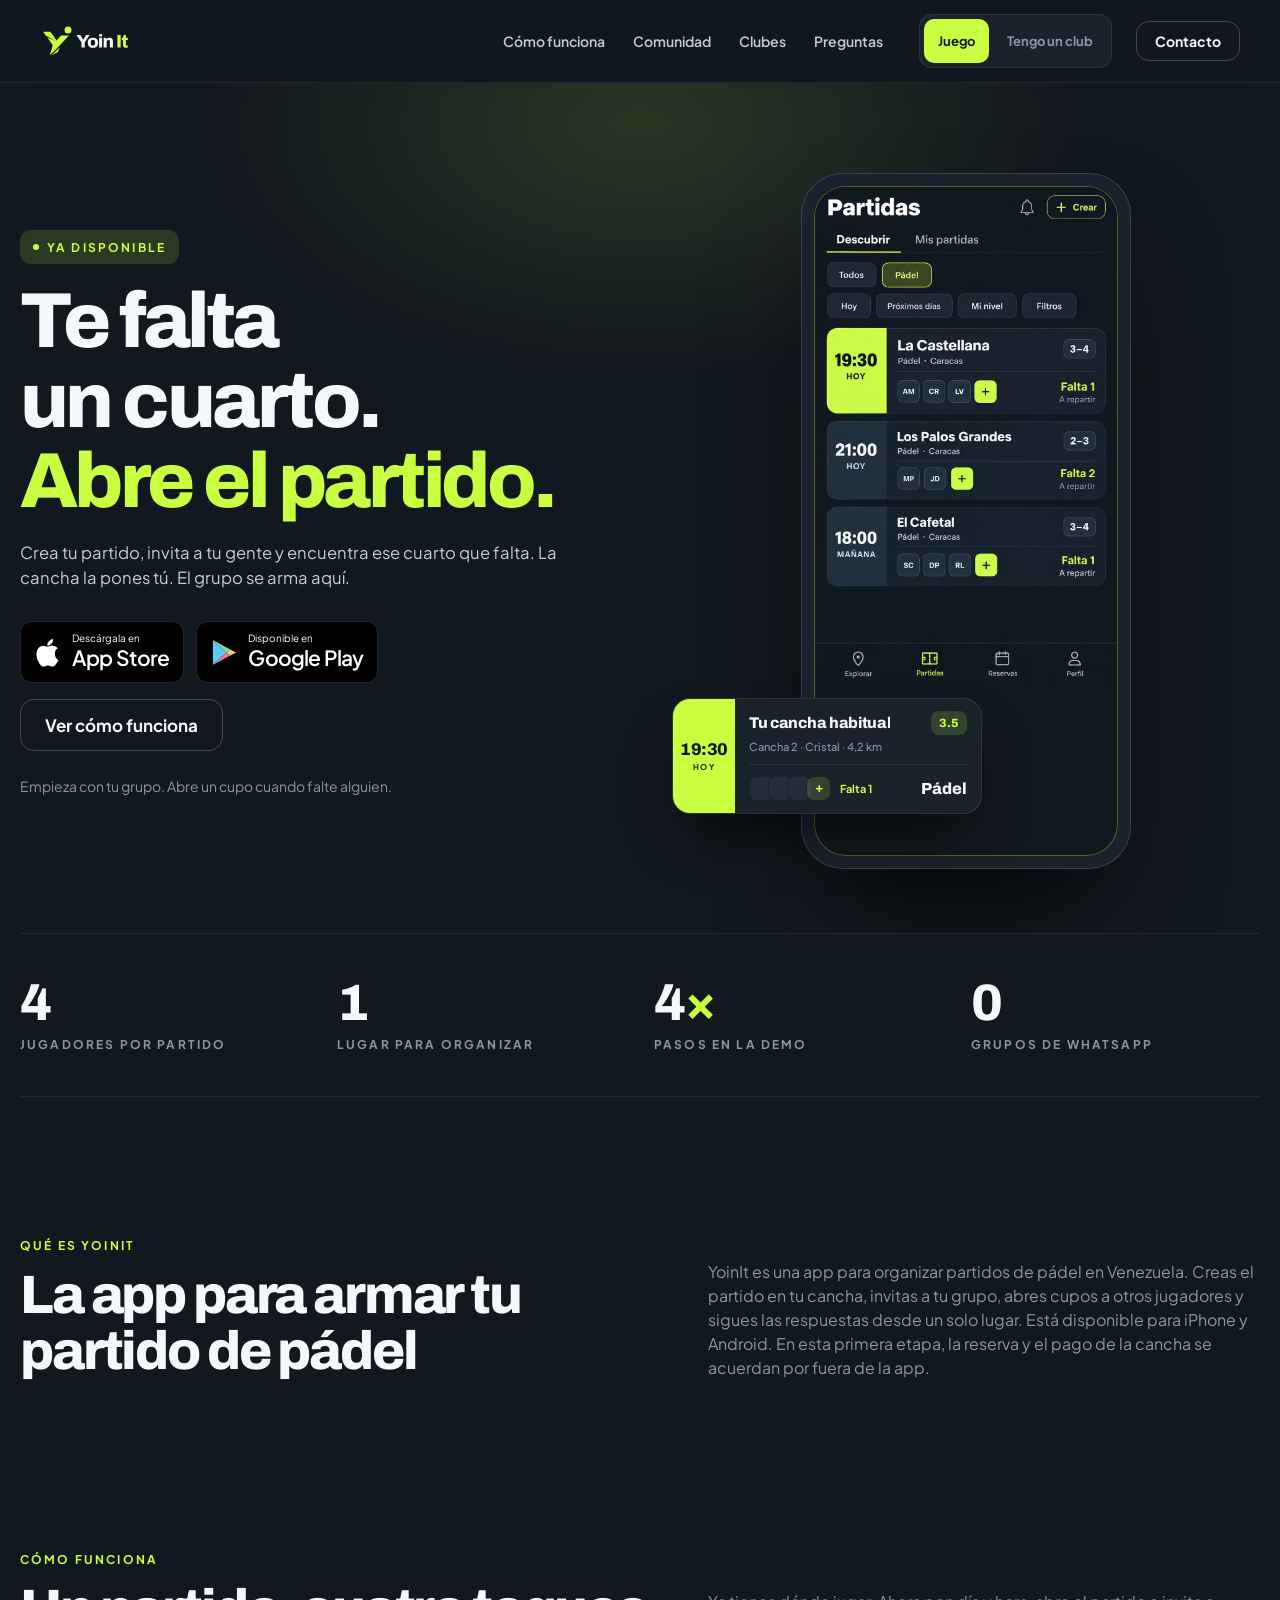
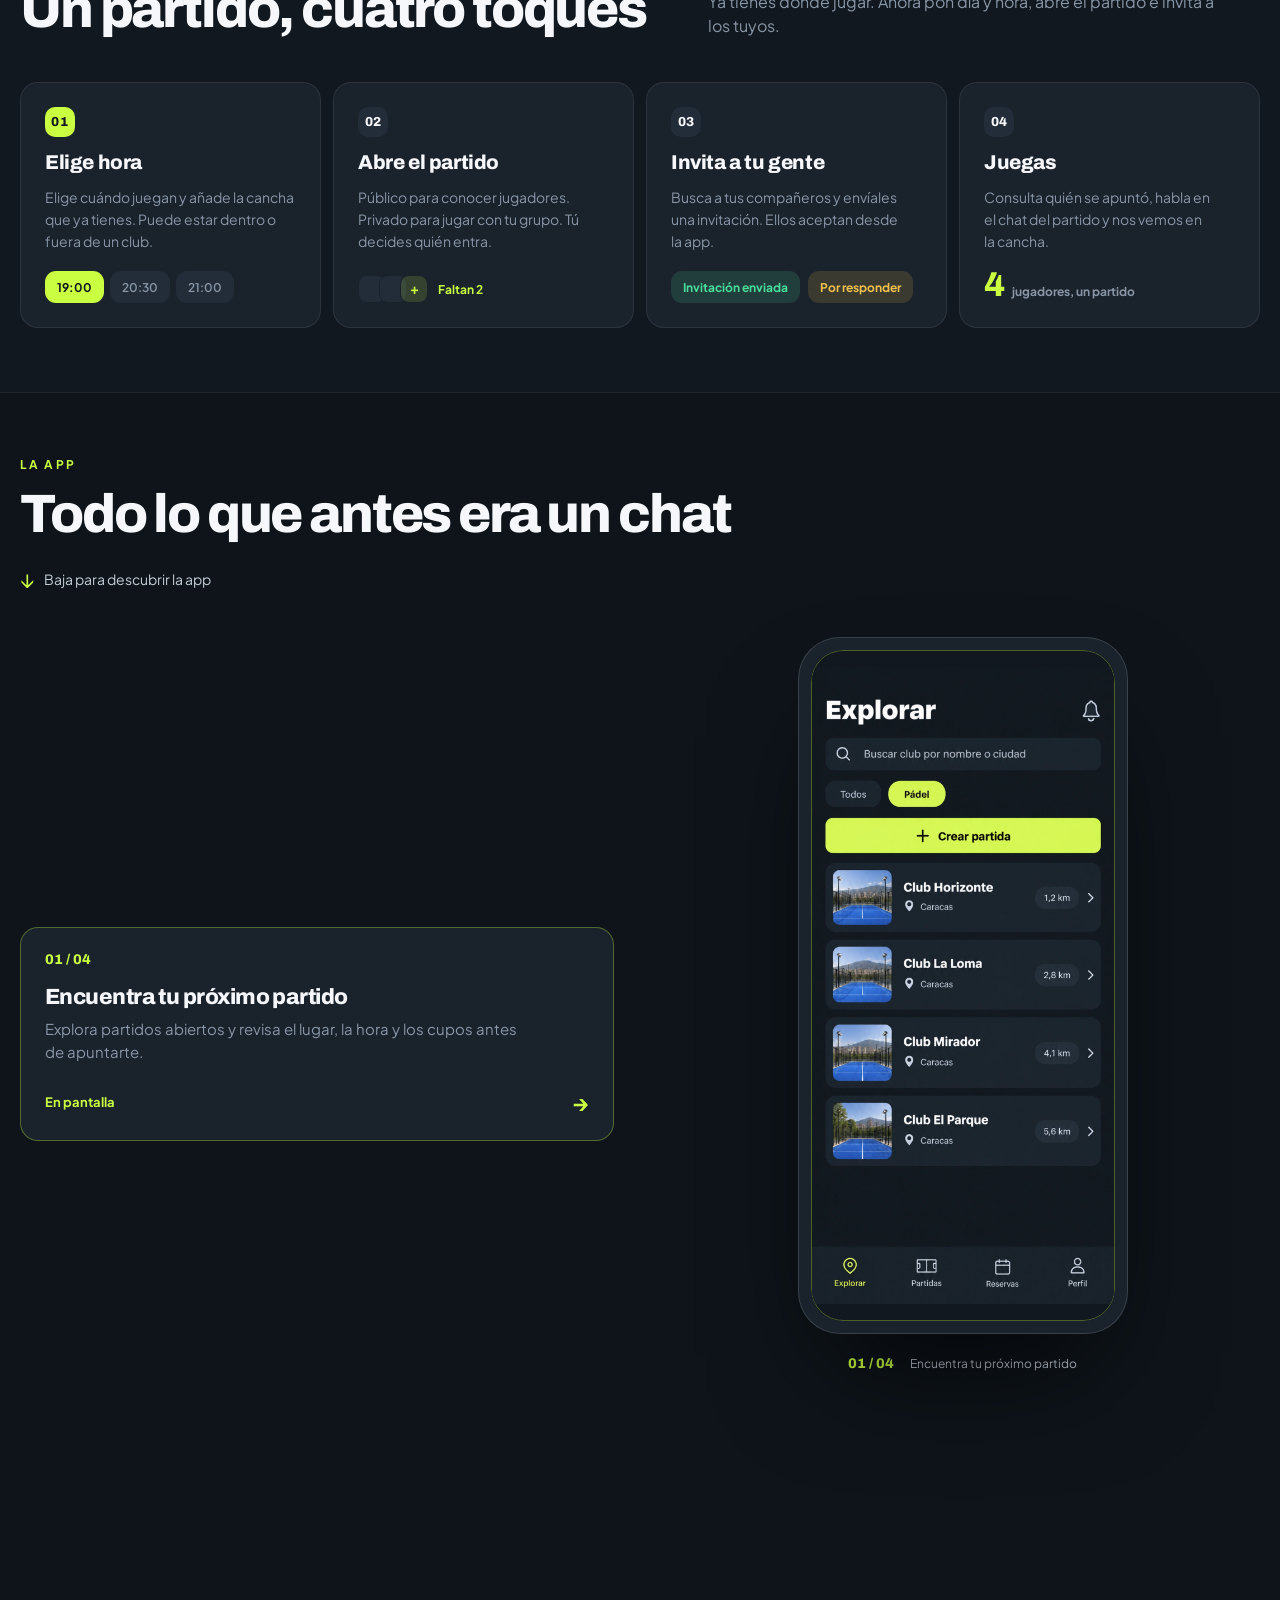
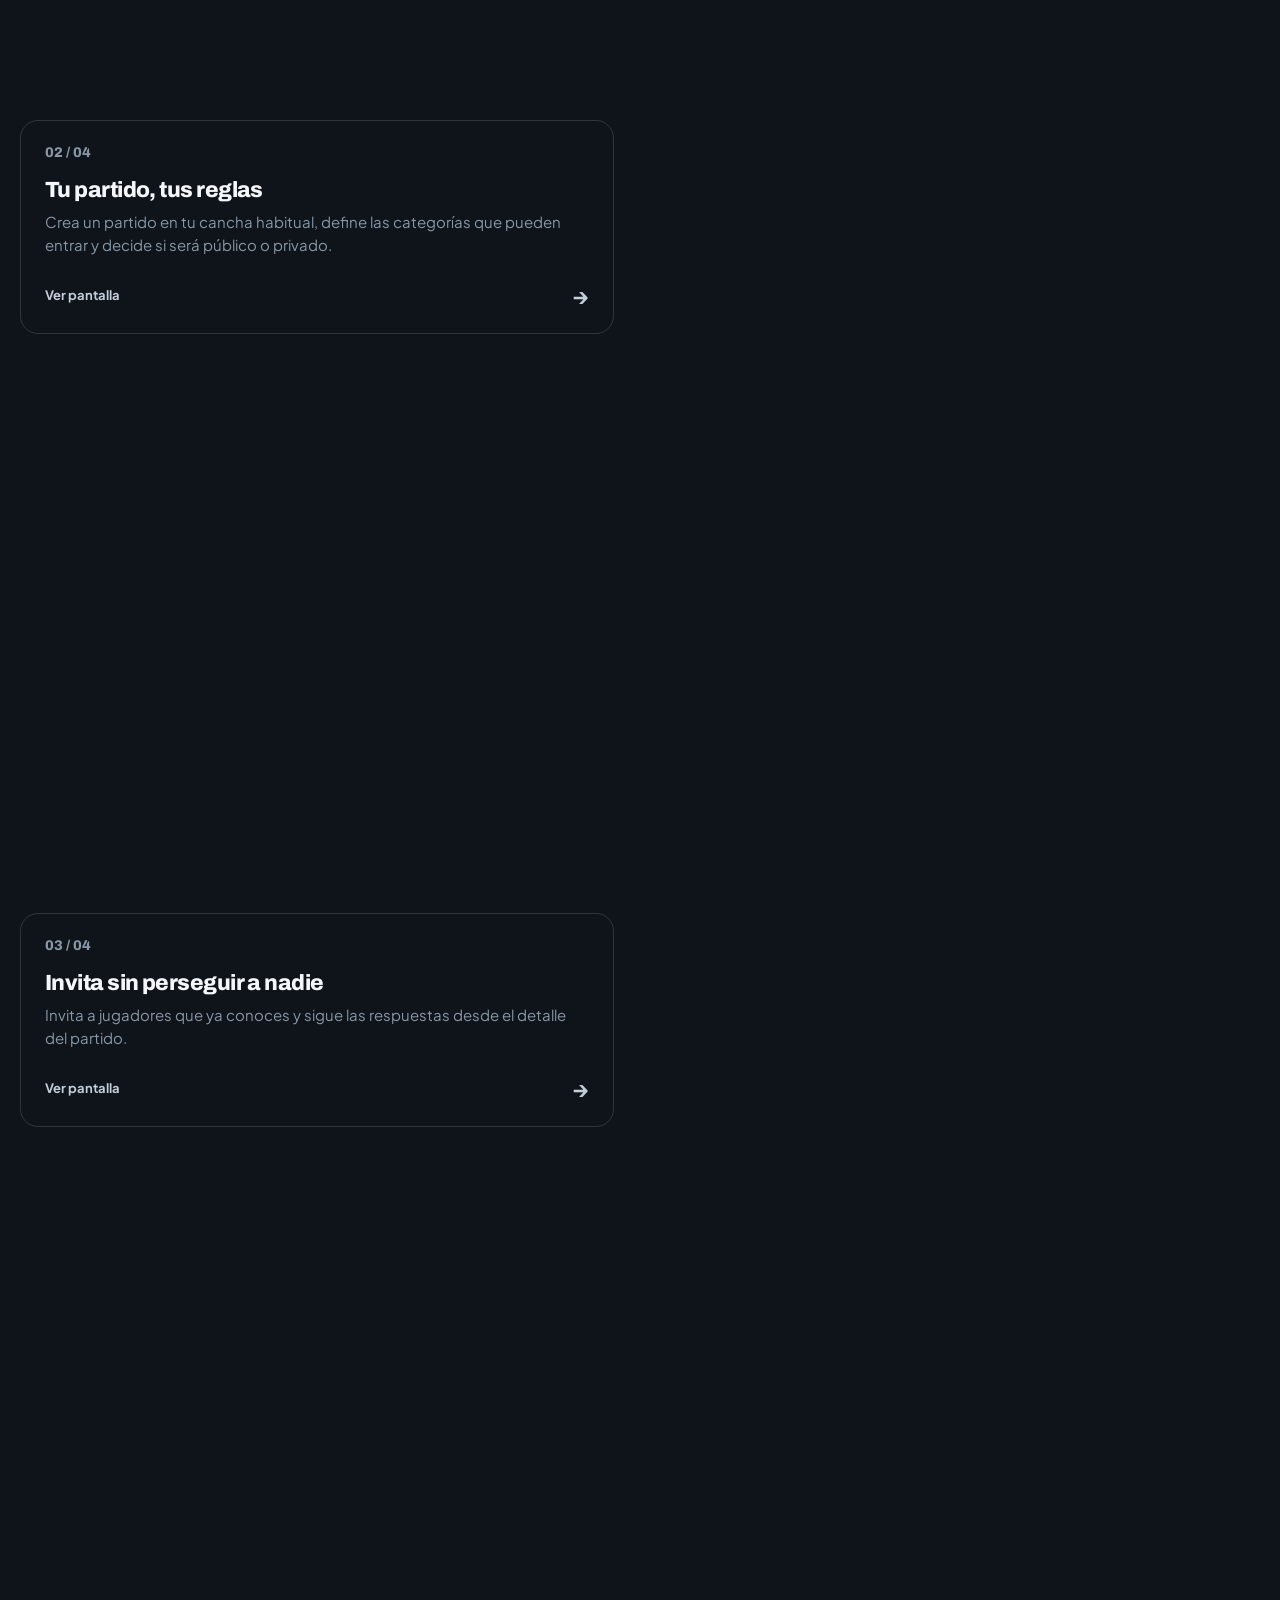
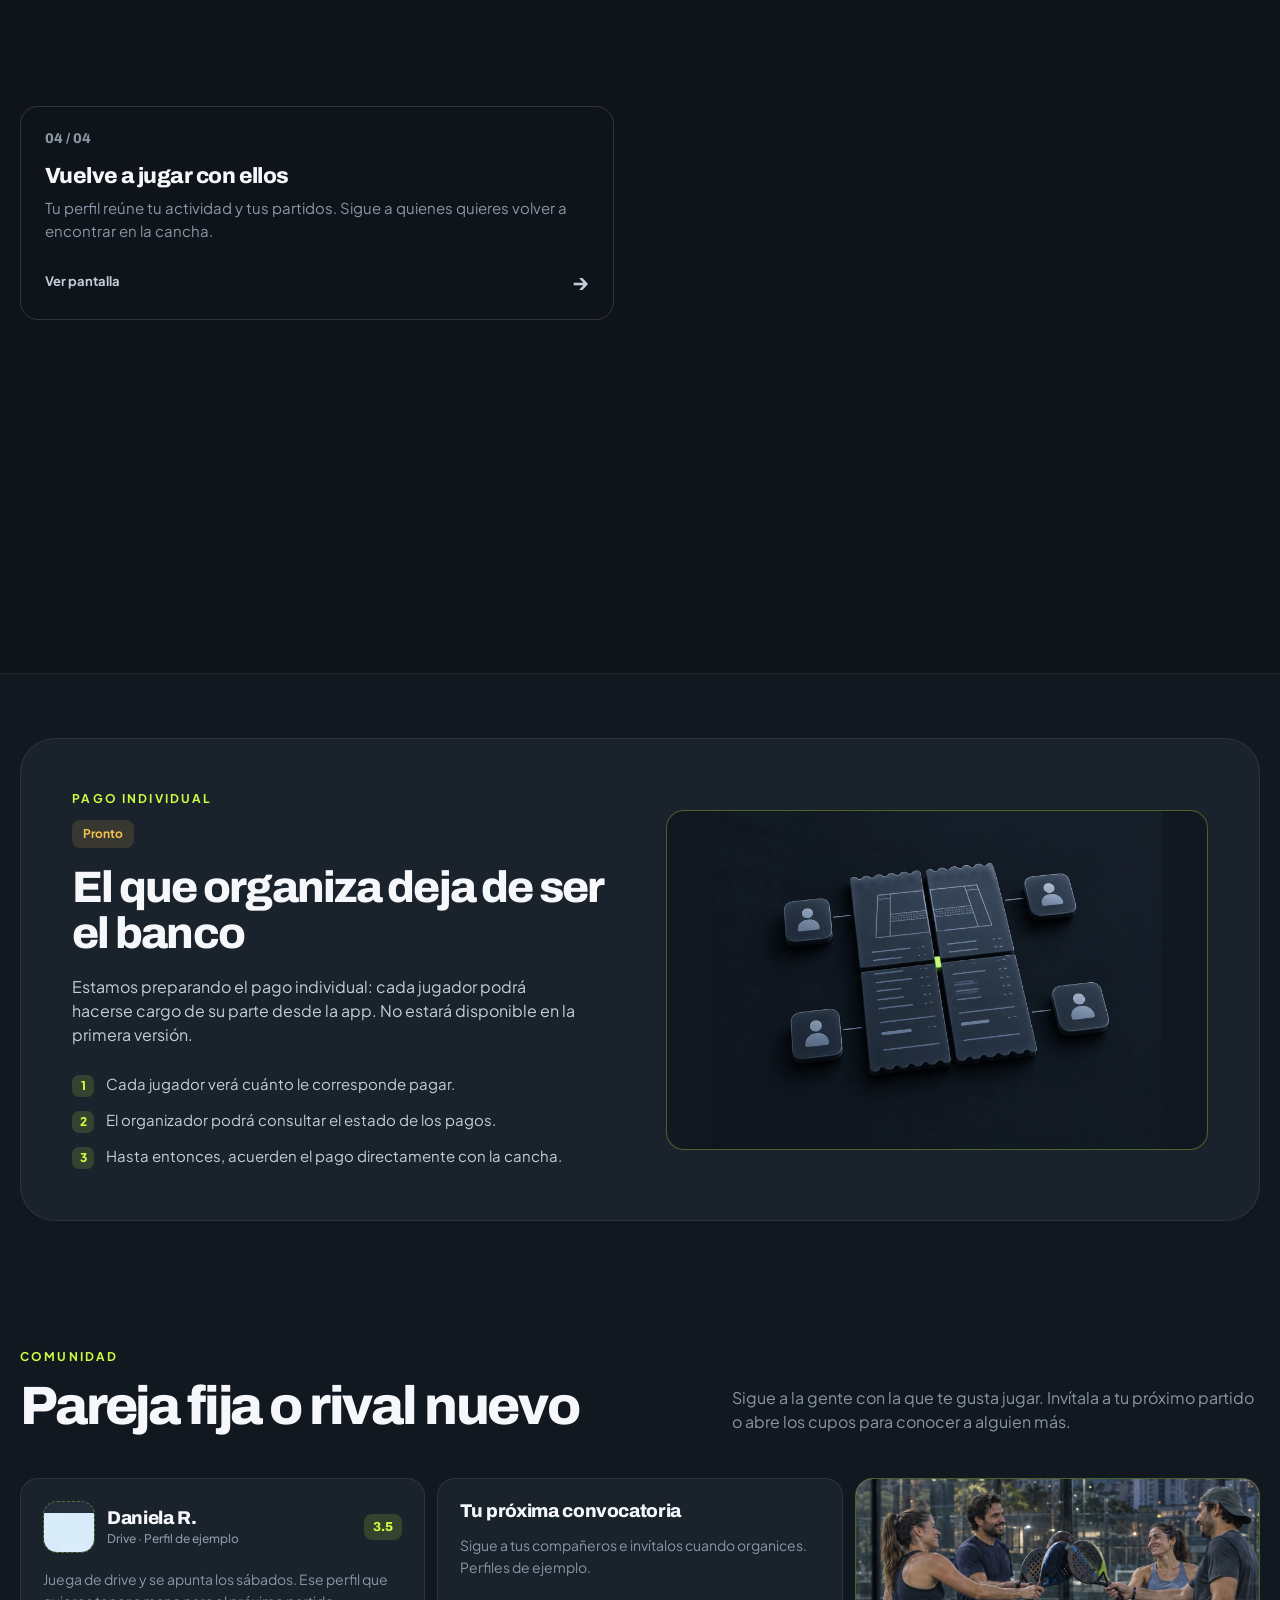
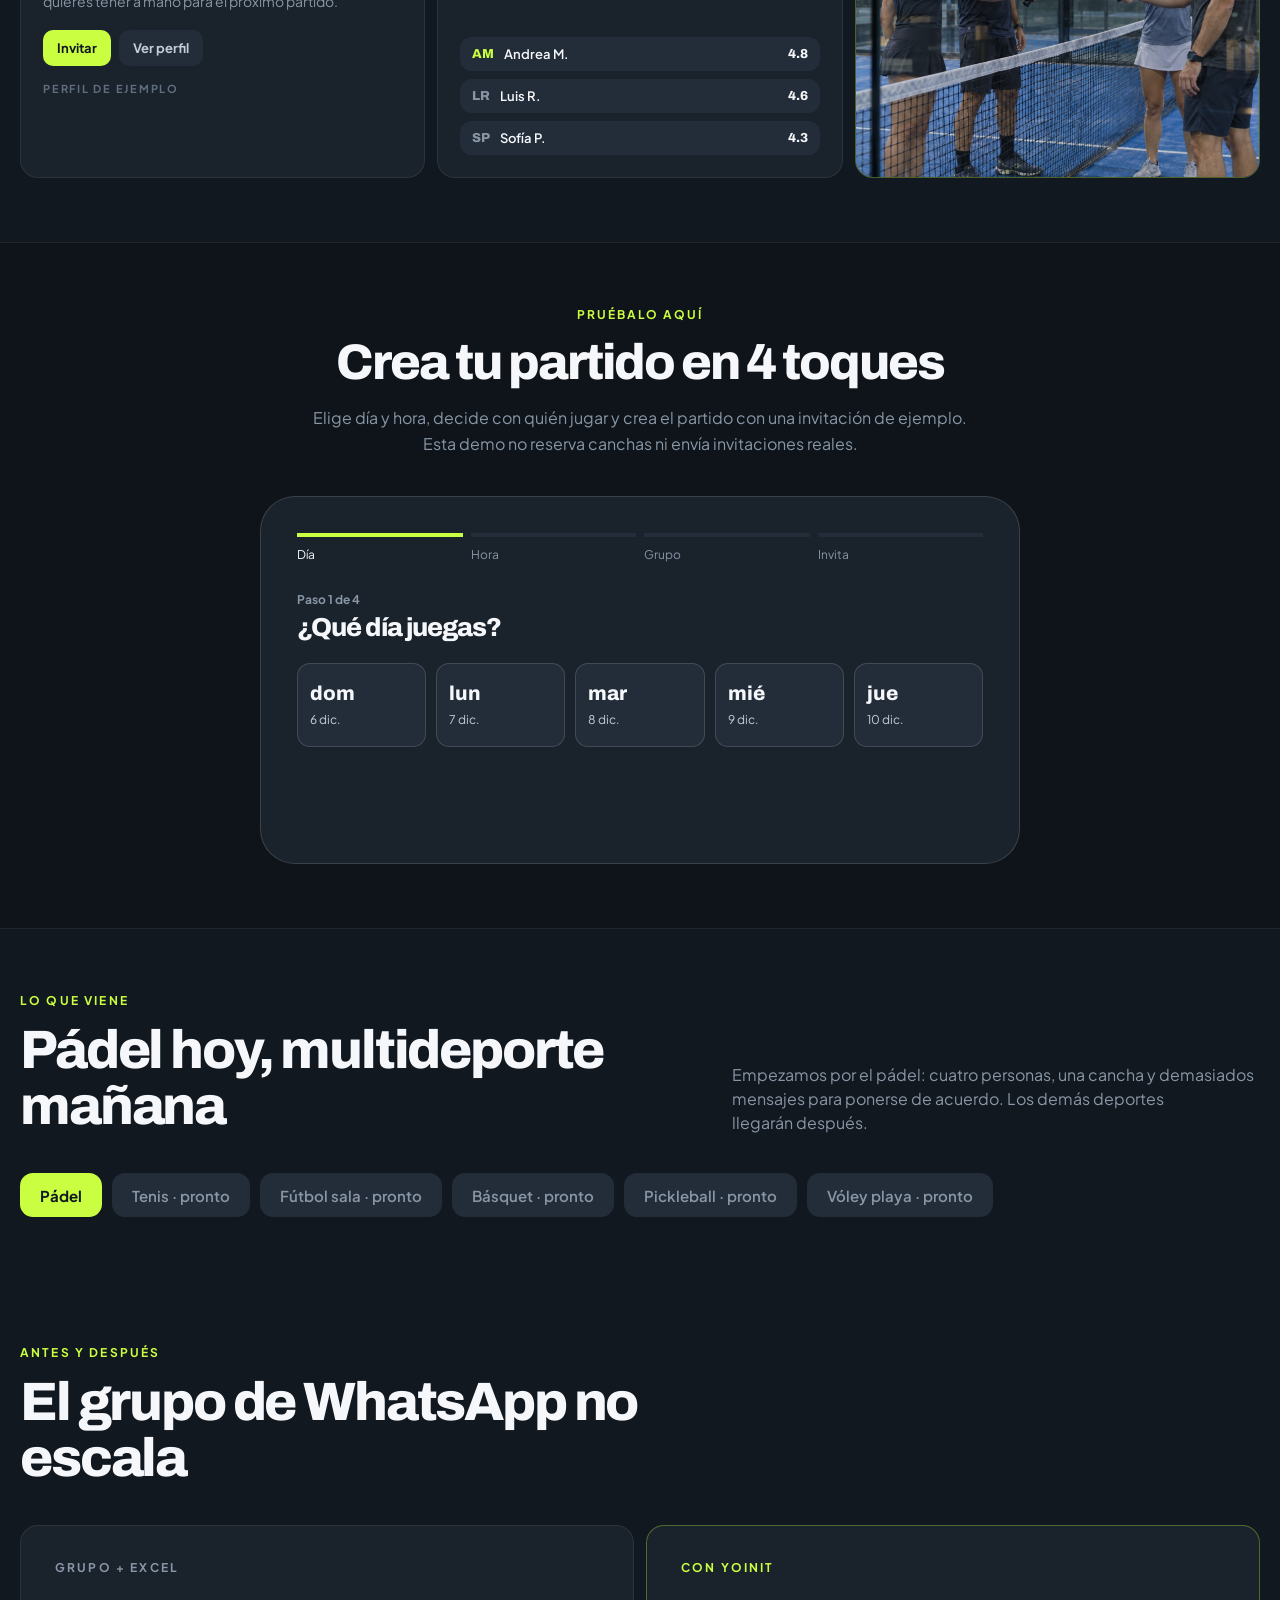
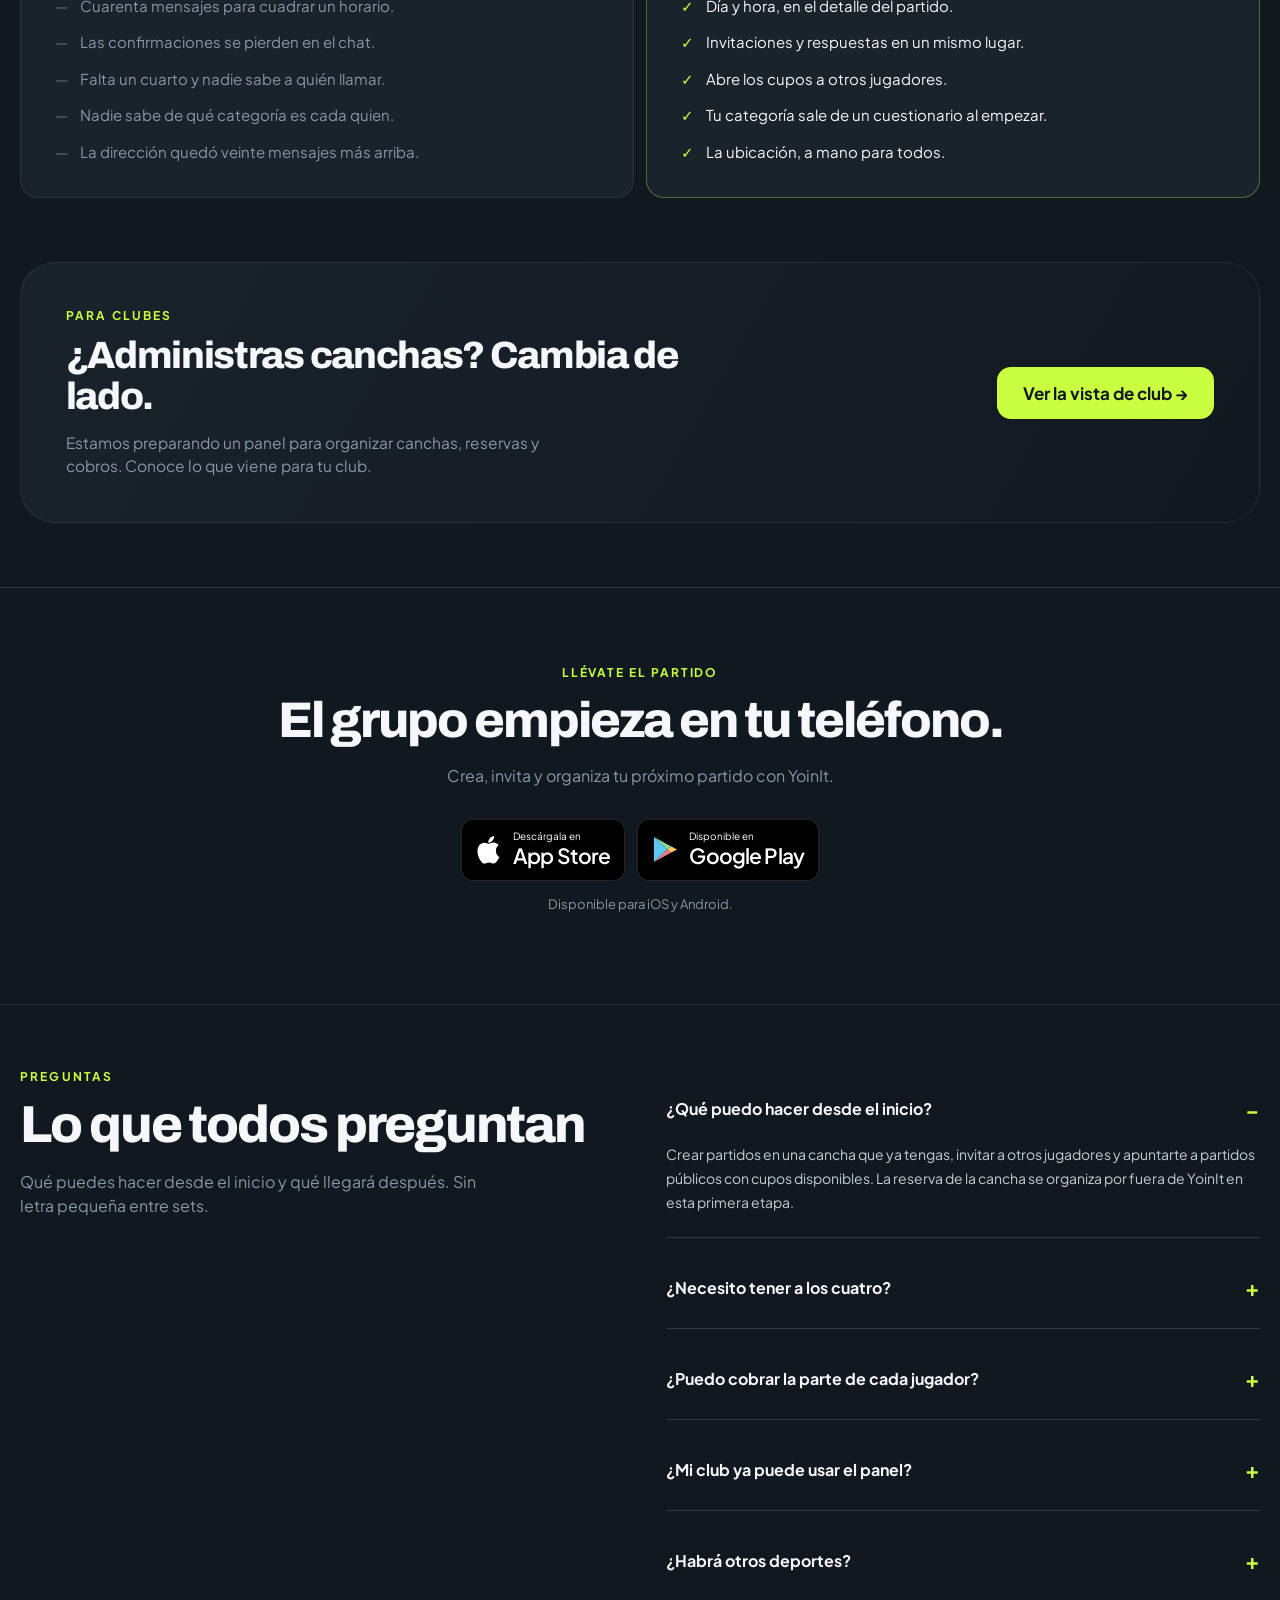
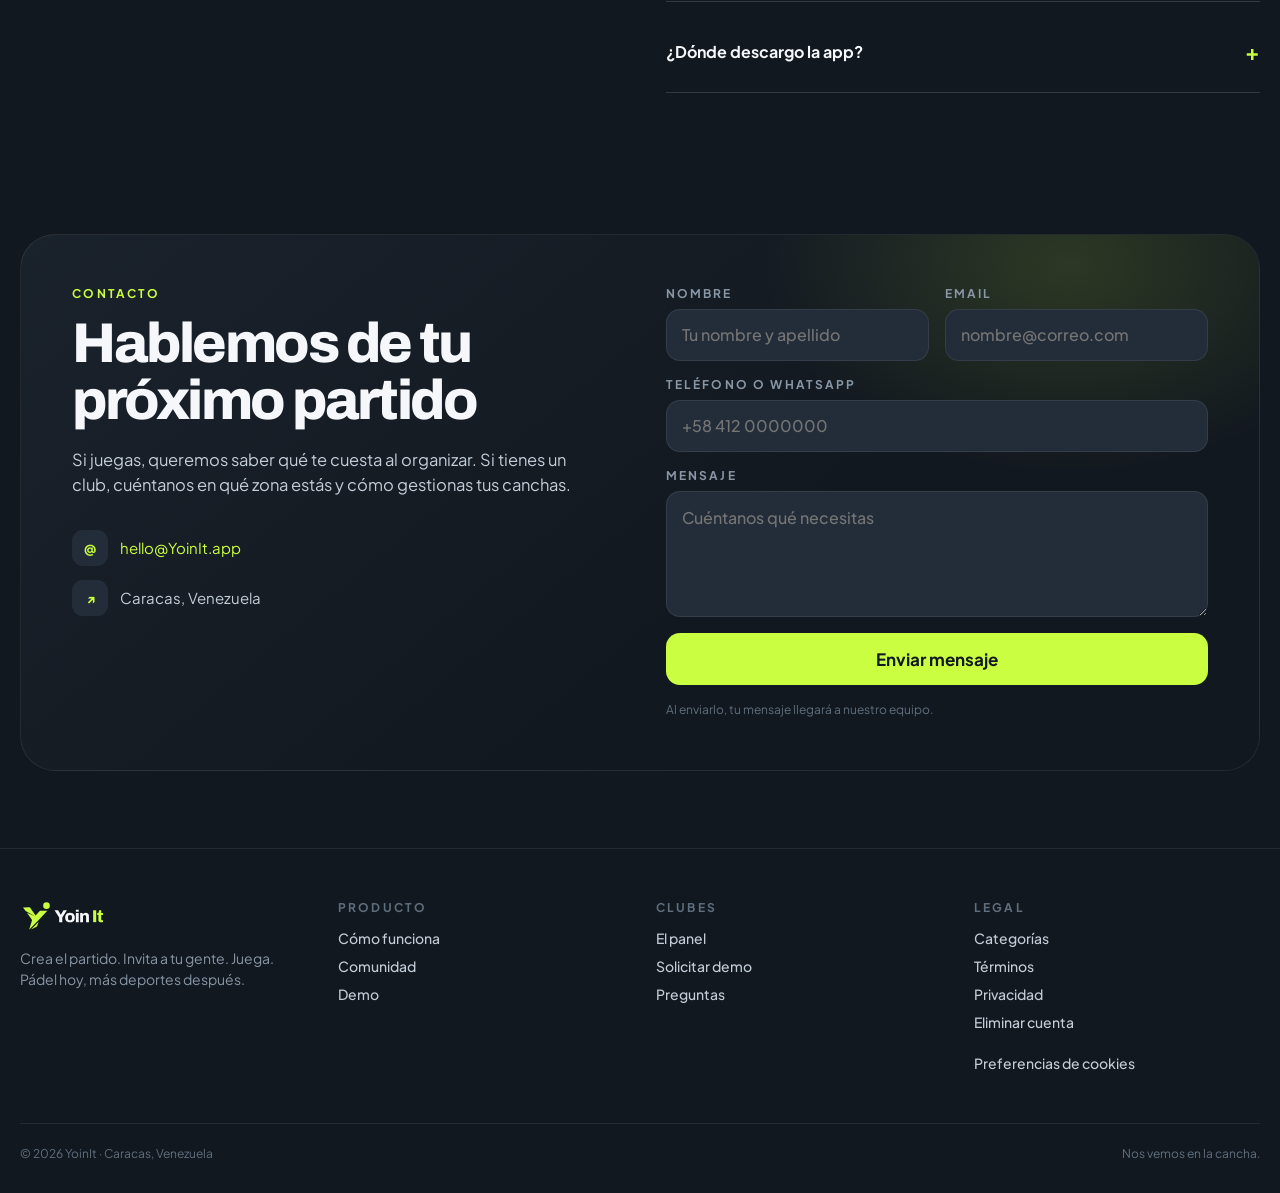
==== commit 7c8a1518: "yoinit: APP-CAT-005 web, categorias 1-7 en la vista previa, textos y landing /categorias/ Co-Authore" ====
--- a/index.html
+++ b/index.html
@@ -9,7 +9,7 @@
 <link rel="alternate icon" href="./assets/brand/yoinit-logo-kit-v1/favicon/favicon.ico" sizes="any">
 <link rel="apple-touch-icon" href="./assets/brand/yoinit-logo-kit-v1/favicon/apple-touch-icon.png">
 
-<title>YoinIt — Crea tu partido. Invita a tu gente.</title><link rel="preconnect" href="https://fonts.googleapis.com"><link rel="preconnect" href="https://fonts.gstatic.com" crossorigin=""><link href="https://fonts.googleapis.com/css2?family=Archivo:wght@400;500;700;800&amp;family=Plus+Jakarta+Sans:wght@400;500;600;700;800&amp;display=swap" rel="stylesheet"><meta name="description" content="YoinIt es la app para organizar partidos de pádel: crea el partido en tu cancha, invita a tu gente y encuentra el cuarto que falta. Para iPhone y Android."><meta property="og:type" content="website"><meta property="og:site_name" content="YoinIt"><meta property="og:locale" content="es_VE"><meta property="og:url" content="https://yoinit.app/"><meta property="og:title" content="YoinIt — Crea tu partido. Invita a tu gente."><meta property="og:description" content="YoinIt es la app para organizar partidos de pádel: crea el partido en tu cancha, invita a tu gente y encuentra el cuarto que falta. Para iPhone y Android."><meta property="og:image" content="https://yoinit.app/assets/images/og-yoinit-1200x630.png"><meta property="og:image:width" content="1200"><meta property="og:image:height" content="630"><meta property="og:image:alt" content="YoinIt, la app para organizar partidos de pádel"><meta name="twitter:card" content="summary_large_image"><meta name="twitter:title" content="YoinIt — Crea tu partido. Invita a tu gente."><meta name="twitter:description" content="YoinIt es la app para organizar partidos de pádel: crea el partido en tu cancha, invita a tu gente y encuentra el cuarto que falta. Para iPhone y Android."><meta name="twitter:image" content="https://yoinit.app/assets/images/og-yoinit-1200x630.png"><link rel="stylesheet" href="./assets/css/styles.css?v=20261102"><script type="application/ld+json">{"@context":"https://schema.org","@type":"Organization","@id":"https://yoinit.app/#org","name":"YoinIt","url":"https://yoinit.app/","logo":"https://yoinit.app/assets/brand/yoinit-logo-kit-v1/favicon/apple-touch-icon.png","email":"hello@yoinit.app","address":{"@type":"PostalAddress","addressLocality":"Caracas","addressCountry":"VE"}}</script><script type="application/ld+json">{"@context":"https://schema.org","@type":"WebSite","@id":"https://yoinit.app/#website","name":"YoinIt","url":"https://yoinit.app/","inLanguage":"es-VE","publisher":{"@id":"https://yoinit.app/#org"}}</script><script type="application/ld+json">{"@context":"https://schema.org","@type":"MobileApplication","name":"YoinIt","description":"App para organizar partidos de pádel: crea el partido, invita a tu gente y encuentra el cuarto que falta.","applicationCategory":"SportsApplication","operatingSystem":"iOS, Android","inLanguage":"es-VE","url":"https://yoinit.app/","image":"https://yoinit.app/assets/images/og-yoinit-1200x630.png","installUrl":["https://apps.apple.com/ve/app/yoinit/id6824063226","https://play.google.com/store/apps/details?id=com.yoinit.app"],"downloadUrl":"https://play.google.com/store/apps/details?id=com.yoinit.app","offers":{"@type":"Offer","price":"0","priceCurrency":"USD"},"publisher":{"@id":"https://yoinit.app/#org"}}</script><script type="application/ld+json">{"@context":"https://schema.org","@type":"FAQPage","mainEntity":[{"@type":"Question","name":"¿Qué puedo hacer desde el inicio?","acceptedAnswer":{"@type":"Answer","text":"Crear partidos en una cancha que ya tengas, invitar a otros jugadores y apuntarte a partidos públicos con cupos disponibles. La reserva de la cancha se organiza por fuera de YoinIt en esta primera etapa."}},{"@type":"Question","name":"¿Necesito tener a los cuatro?","acceptedAnswer":{"@type":"Answer","text":"No. Puedes abrir un partido a la comunidad para que otros jugadores se apunten, o hacerlo privado e invitar a tu grupo. Una invitación no ocupa una plaza hasta que el jugador la acepta."}},{"@type":"Question","name":"¿Puedo cobrar la parte de cada jugador?","acceptedAnswer":{"@type":"Answer","text":"El pago individual llegará después del lanzamiento. Por ahora, acuerden el pago directamente entre ustedes y con la cancha."}},{"@type":"Question","name":"¿Mi club ya puede usar el panel?","acceptedAnswer":{"@type":"Answer","text":"El servicio para clubes es una próxima etapa. Estamos preparando la agenda de canchas, la gestión de reservas y el seguimiento de cobros."}},{"@type":"Question","name":"¿Habrá otros deportes?","acceptedAnswer":{"@type":"Answer","text":"Empezamos con pádel. Tenis, fútbol y otros deportes están previstos para más adelante; todavía no hay una fecha anunciada."}},{"@type":"Question","name":"¿Dónde descargo la app?","acceptedAnswer":{"@type":"Answer","text":"YoinIt está disponible en el App Store para iPhone y en Google Play para Android. Usa los botones de descarga de esta página."}}]}</script></head>
+<title>YoinIt — Crea tu partido. Invita a tu gente.</title><link rel="preconnect" href="https://fonts.googleapis.com"><link rel="preconnect" href="https://fonts.gstatic.com" crossorigin=""><link href="https://fonts.googleapis.com/css2?family=Archivo:wght@400;500;700;800&amp;family=Plus+Jakarta+Sans:wght@400;500;600;700;800&amp;display=swap" rel="stylesheet"><meta name="description" content="YoinIt es la app para organizar partidos de pádel: crea el partido en tu cancha, invita a tu gente y encuentra el cuarto que falta. Para iPhone y Android."><meta property="og:type" content="website"><meta property="og:site_name" content="YoinIt"><meta property="og:locale" content="es_VE"><meta property="og:url" content="https://yoinit.app/"><meta property="og:title" content="YoinIt — Crea tu partido. Invita a tu gente."><meta property="og:description" content="YoinIt es la app para organizar partidos de pádel: crea el partido en tu cancha, invita a tu gente y encuentra el cuarto que falta. Para iPhone y Android."><meta property="og:image" content="https://yoinit.app/assets/images/og-yoinit-1200x630.png"><meta property="og:image:width" content="1200"><meta property="og:image:height" content="630"><meta property="og:image:alt" content="YoinIt, la app para organizar partidos de pádel"><meta name="twitter:card" content="summary_large_image"><meta name="twitter:title" content="YoinIt — Crea tu partido. Invita a tu gente."><meta name="twitter:description" content="YoinIt es la app para organizar partidos de pádel: crea el partido en tu cancha, invita a tu gente y encuentra el cuarto que falta. Para iPhone y Android."><meta name="twitter:image" content="https://yoinit.app/assets/images/og-yoinit-1200x630.png"><link rel="stylesheet" href="./assets/css/styles.css?v=20261102"><script type="application/ld+json">{"@context":"https://schema.org","@type":"Organization","@id":"https://yoinit.app/#org","name":"YoinIt","url":"https://yoinit.app/","logo":"https://yoinit.app/assets/brand/yoinit-logo-kit-v1/favicon/apple-touch-icon.png","email":"hello@yoinit.app","sameAs":["https://apps.apple.com/ve/app/yoinit/id6824063226","https://play.google.com/store/apps/details?id=com.yoinit.app"],"address":{"@type":"PostalAddress","addressLocality":"Caracas","addressCountry":"VE"}}</script><script type="application/ld+json">{"@context":"https://schema.org","@type":"WebSite","@id":"https://yoinit.app/#website","name":"YoinIt","url":"https://yoinit.app/","inLanguage":"es-VE","publisher":{"@id":"https://yoinit.app/#org"}}</script><script type="application/ld+json">{"@context":"https://schema.org","@type":"MobileApplication","name":"YoinIt","description":"App para organizar partidos de pádel: crea el partido, invita a tu gente y encuentra el cuarto que falta.","applicationCategory":"SportsApplication","operatingSystem":"iOS, Android","inLanguage":"es-VE","url":"https://yoinit.app/","image":"https://yoinit.app/assets/images/og-yoinit-1200x630.png","installUrl":["https://apps.apple.com/ve/app/yoinit/id6824063226","https://play.google.com/store/apps/details?id=com.yoinit.app"],"downloadUrl":"https://play.google.com/store/apps/details?id=com.yoinit.app","offers":{"@type":"Offer","price":"0","priceCurrency":"USD"},"publisher":{"@id":"https://yoinit.app/#org"}}</script><script type="application/ld+json">{"@context":"https://schema.org","@type":"FAQPage","mainEntity":[{"@type":"Question","name":"¿Qué puedo hacer desde el inicio?","acceptedAnswer":{"@type":"Answer","text":"Crear partidos en una cancha que ya tengas, invitar a otros jugadores y apuntarte a partidos públicos con cupos disponibles. La reserva de la cancha se organiza por fuera de YoinIt en esta primera etapa."}},{"@type":"Question","name":"¿Necesito tener a los cuatro?","acceptedAnswer":{"@type":"Answer","text":"No. Puedes abrir un partido a la comunidad para que otros jugadores se apunten, o hacerlo privado e invitar a tu grupo. Una invitación no ocupa una plaza hasta que el jugador la acepta."}},{"@type":"Question","name":"¿Puedo cobrar la parte de cada jugador?","acceptedAnswer":{"@type":"Answer","text":"El pago individual llegará después del lanzamiento. Por ahora, acuerden el pago directamente entre ustedes y con la cancha."}},{"@type":"Question","name":"¿Mi club ya puede usar el panel?","acceptedAnswer":{"@type":"Answer","text":"El servicio para clubes es una próxima etapa. Estamos preparando la agenda de canchas, la gestión de reservas y el seguimiento de cobros."}},{"@type":"Question","name":"¿Habrá otros deportes?","acceptedAnswer":{"@type":"Answer","text":"Empezamos con pádel. Tenis, fútbol y otros deportes están previstos para más adelante; todavía no hay una fecha anunciada."}},{"@type":"Question","name":"¿Dónde descargo la app?","acceptedAnswer":{"@type":"Answer","text":"YoinIt está disponible en el App Store para iPhone y en Google Play para Android. Usa los botones de descarga de esta página."}}]}</script></head>
 <body><a href="#contenido" class="skip-link">Saltar al contenido</a>
 
 
@@ -239,7 +239,7 @@
           </div>
           <div data-yo-feat="1" class="layout-091">
             <h3 class="layout-089">Tu partido, tus reglas</h3>
-            <p class="layout-090">Crea un partido en tu cancha habitual, define el nivel y decide si será público o privado.</p>
+            <p class="layout-090">Crea un partido en tu cancha habitual, define las categorías que pueden entrar y decide si será público o privado.</p>
           </div>
           <div data-yo-feat="2" class="layout-091">
             <h3 class="layout-089">Invita sin perseguir a nadie</h3>
@@ -360,7 +360,7 @@
             <li class="layout-137"><span class="layout-138">—</span>Cuarenta mensajes para cuadrar un horario.</li>
             <li class="layout-137"><span class="layout-138">—</span>Las confirmaciones se pierden en el chat.</li>
             <li class="layout-137"><span class="layout-138">—</span>Falta un cuarto y nadie sabe a quién llamar.</li>
-            <li class="layout-137"><span class="layout-138">—</span>El nivel se descubre en el primer set.</li>
+            <li class="layout-137"><span class="layout-138">—</span>Nadie sabe de qué categoría es cada quien.</li>
             <li class="layout-137"><span class="layout-138">—</span>La dirección quedó veinte mensajes más arriba.</li>
           </ul>
         </div>
@@ -370,7 +370,7 @@
             <li class="layout-141"><span class="layout-142">✓</span>Día y hora, en el detalle del partido.</li>
             <li class="layout-141"><span class="layout-142">✓</span>Invitaciones y respuestas en un mismo lugar.</li>
             <li class="layout-141"><span class="layout-142">✓</span>Abre los cupos a otros jugadores.</li>
-            <li class="layout-141"><span class="layout-142">✓</span>Define el nivel al crear el partido.</li>
+            <li class="layout-141"><span class="layout-142">✓</span>Tu categoría sale de un cuestionario al empezar.</li>
             <li class="layout-141"><span class="layout-142">✓</span>La ubicación, a mano para todos.</li>
           </ul>
         </div>
@@ -651,7 +651,7 @@
     </div>
     <div>
       <p class="layout-242">Legal</p>
-      <div class="layout-218"><a href="./terminos/" class="layout-243">Términos</a><a href="./privacidad/" class="layout-243">Privacidad</a><a href="./eliminar-cuenta/" class="layout-243">Eliminar cuenta</a><button type="button" class="cookie-prefs" data-cookie-prefs>Preferencias de cookies</button></div>
+      <div class="layout-218"><a href="./categorias/" class="layout-243">Categorías</a><a href="./terminos/" class="layout-243">Términos</a><a href="./privacidad/" class="layout-243">Privacidad</a><a href="./eliminar-cuenta/" class="layout-243">Eliminar cuenta</a><button type="button" class="cookie-prefs" data-cookie-prefs>Preferencias de cookies</button></div>
     </div>
   </div>
   <div class="layout-244">
